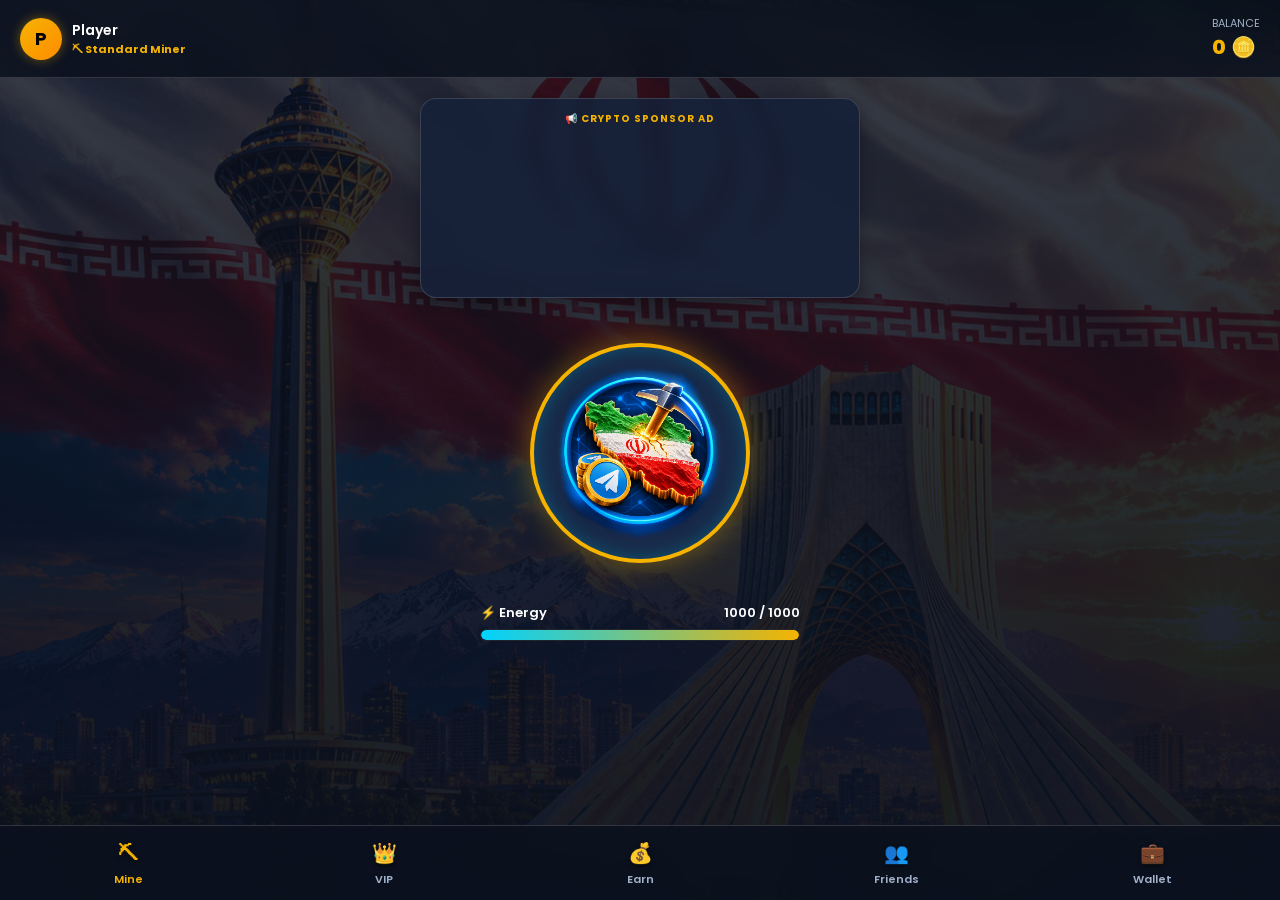
==== index.html @ a32496f8 "Update print statement from 'Hello' to 'Goodbye'" ====
<!DOCTYPE html>
<html lang="en">
<head>
    <meta charset="UTF-8">
    <meta name="viewport" content="width=device-width, initial-scale=1.0, maximum-scale=1.0, user-scalable=no">
    <title>IRAN Coin - Master Build v11.0</title>
    
    <!-- Telegram WebApp SDK -->
    <script src="https://telegram.org/js/telegram-web-app.js"></script>

    <!-- Google Fonts -->
    <link href="https://fonts.googleapis.com/css2?family=Poppins:wght@400;600;700;800&display=swap" rel="stylesheet">

    <style>
        :root {
            --bg-color: #0b111e;
            --card-bg: rgba(22, 33, 56, 0.90);
            --accent-gold: #f5b300;
            --accent-blue: #00d2ff;
            --accent-green: #10b981;
            --accent-red: #ef4444;
            --text-main: #ffffff;
            --text-muted: #a0b1c9;
            --btn-grad: linear-gradient(135deg, #f5b300, #ff8c00);
            --ton-grad: linear-gradient(135deg, #0088cc, #00d2ff);
            --card-border: 1px solid rgba(255, 255, 255, 0.15);
        }

        * {
            box-sizing: border-box;
            margin: 0;
            padding: 0;
            font-family: 'Poppins', sans-serif;
            user-select: none;
            -webkit-user-select: none;
            -webkit-tap-highlight-color: transparent;
        }

        /* Fixed Background across all 5 tabs */
        body {
            background: linear-gradient(to bottom, rgba(11, 17, 30, 0.82), rgba(11, 17, 30, 0.95)), url('bg.jpg') no-repeat center center fixed;
            background-size: cover;
            color: var(--text-main);
            min-height: 100vh;
            display: flex;
            flex-direction: column;
            overflow-x: hidden;
            padding-bottom: 90px;
        }

        /* Top Header */
        .header {
            padding: 15px 20px;
            display: flex;
            justify-content: space-between;
            align-items: center;
            background: rgba(11, 17, 30, 0.85);
            backdrop-filter: blur(15px);
            border-bottom: var(--card-border);
            position: sticky;
            top: 0;
            z-index: 100;
        }

        .user-profile { display: flex; align-items: center; gap: 10px; }
        
        .avatar-circle {
            width: 42px; height: 42px; border-radius: 50%;
            background: var(--btn-grad); display: flex; align-items: center;
            justify-content: center; font-weight: 700; font-size: 18px;
            color: #000; box-shadow: 0 0 12px rgba(245, 179, 0, 0.4);
            position: relative;
        }

        .vip-badge-crown { position: absolute; top: -6px; right: -6px; font-size: 14px; display: none; }
        .user-info .username { font-size: 14px; font-weight: 600; }
        .user-info .level-tag { font-size: 11px; color: var(--accent-gold); font-weight: 700; }
        .balance-val { font-size: 20px; font-weight: 800; color: var(--accent-gold); display: flex; align-items: center; gap: 5px; }

        /* Tab Sections */
        .tab-section {
            display: none !important;
            padding: 20px; flex-direction: column;
            align-items: center; width: 100%; max-width: 480px; margin: 0 auto;
        }
        .tab-section.active-tab { display: flex !important; }

        /* Miner Screen */
        .miner-area { position: relative; margin: 20px auto; width: 240px; height: 240px; display: flex; justify-content: center; align-items: center; }
        
        .miner-btn {
            width: 220px; height: 220px; border-radius: 50%;
            background: radial-gradient(circle, #243b67 0%, #111d33 100%);
            border: 4px solid var(--accent-gold);
            box-shadow: 0 0 30px rgba(245, 179, 0, 0.4), inset 0 0 20px rgba(0, 210, 255, 0.3);
            display: flex; align-items: center; justify-content: center;
            cursor: pointer; transition: transform 0.08s ease; touch-action: manipulation;
        }
        .miner-btn:active { transform: scale(0.93); }
        .miner-btn img { width: 80%; height: 80%; object-fit: contain; pointer-events: none; }

        .energy-box { width: 100%; max-width: 320px; margin-top: 10px; }
        .energy-info { display: flex; justify-content: space-between; font-size: 13px; font-weight: 600; margin-bottom: 6px; }
        .energy-bar-bg { width: 100%; height: 12px; background: rgba(0, 0, 0, 0.5); border: 1px solid rgba(255,255,255,0.1); border-radius: 10px; overflow: hidden; }
        .energy-bar-fill { height: 100%; width: 100%; background: linear-gradient(90deg, #00d2ff, #f5b300); border-radius: 10px; transition: width 0.2s linear; }

        .tap-number { position: absolute; font-size: 26px; font-weight: 800; color: var(--accent-gold); text-shadow: 0 0 8px rgba(0,0,0,1); pointer-events: none; animation: floatUp 0.8s ease-out forwards; z-index: 100; }
        @keyframes floatUp { 0% { opacity: 1; transform: translateY(0) scale(1); } 100% { opacity: 0; transform: translateY(-70px) scale(1.3); } }

        /* A-Ads Banner Container */
        .aads-container {
            width: 100%;
            background: var(--card-bg);
            border: var(--card-border);
            border-radius: 16px;
            padding: 12px;
            margin-bottom: 15px;
            text-align: center;
            box-shadow: 0 4px 15px rgba(0,0,0,0.3);
            backdrop-filter: blur(8px);
            overflow: hidden;
        }
        .aads-label {
            font-size: 10px;
            color: var(--accent-gold);
            text-transform: uppercase;
            letter-spacing: 1px;
            margin-bottom: 8px;
            font-weight: 700;
        }

        /* Cards & Titles */
        .section-title { width: 100%; font-size: 17px; font-weight: 700; margin: 15px 0 10px 0; display: flex; align-items: center; gap: 8px; color: var(--accent-gold); text-shadow: 0 2px 4px rgba(0,0,0,0.8); }
        
        .task-card {
            width: 100%; background: var(--card-bg); border: var(--card-border);
            padding: 14px 16px; border-radius: 16px; display: flex;
            align-items: center; justify-content: space-between; margin-bottom: 12px;
            box-shadow: 0 4px 15px rgba(0,0,0,0.3); backdrop-filter: blur(8px);
        }

        .action-btn { background: var(--btn-grad); color: #000; font-weight: 700; font-size: 13px; border: none; padding: 10px 18px; border-radius: 20px; cursor: pointer; touch-action: manipulation; }
        .action-btn.completed { background: rgba(255, 255, 255, 0.1); color: var(--text-muted); cursor: not-allowed; }
        .ton-btn { background: var(--ton-grad); color: #fff; font-weight: 700; font-size: 13px; border: none; padding: 12px; border-radius: 12px; cursor: pointer; width: 100%; }
        .active-tier-btn { background: var(--accent-green) !important; color: #fff !important; cursor: default !important; }

        /* Sponsor Banner */
        .sponsor-banner {
            width: 100%; background: linear-gradient(135deg, rgba(0, 136, 204, 0.3), rgba(0, 210, 255, 0.2));
            border: 1px dashed var(--accent-blue); border-radius: 16px; padding: 15px; text-align: center;
            margin-bottom: 15px; cursor: pointer; backdrop-filter: blur(10px);
        }

        /* VIP Tier Cards Style */
        .vip-tier-card {
            width: 100%; background: rgba(15, 23, 42, 0.9);
            border: 2px solid var(--accent-gold); border-radius: 18px;
            padding: 16px; margin-bottom: 15px; box-shadow: 0 4px 20px rgba(0, 0, 0, 0.4);
            display: flex; flex-direction: column; gap: 10px; backdrop-filter: blur(10px);
        }
        .vip-tier-header { display: flex; justify-content: space-between; align-items: center; border-bottom: 1px solid rgba(255,255,255,0.1); padding-bottom: 8px; }
        .vip-tier-name { font-size: 16px; font-weight: 800; display: flex; align-items: center; gap: 6px; }
        .status-checking { color: #00d2ff; font-size: 11px; text-align: center; animation: blink 1.5s infinite; }
        @keyframes blink { 50% { opacity: 0.5; } }

        /* Lucky Spin Wheel */
        .wheel-container { position: relative; width: 260px; height: 260px; margin: 10px auto 20px auto; }
        #wheelCanvas { width: 100%; height: 100%; border-radius: 50%; box-shadow: 0 0 25px rgba(0, 210, 255, 0.3); }
        .wheel-pointer { position: absolute; top: -10px; left: 50%; transform: translateX(-50%); width: 0; height: 0; border-left: 15px solid transparent; border-right: 15px solid transparent; border-top: 25px solid var(--accent-gold); z-index: 10; filter: drop-shadow(0 2px 4px rgba(0,0,0,0.5)); }

        .wallet-input { width: 100%; background: rgba(0,0,0,0.5); border: 1px solid rgba(255,255,255,0.2); padding: 12px 14px; border-radius: 10px; color: #fff; font-size: 14px; margin: 10px 0 15px 0; outline: none; }
        .full-btn { width: 100%; padding: 14px; font-size: 15px; border-radius: 12px; }

        /* Custom Modal Overlay */
        .modal-overlay {
            position: fixed; top: 0; left: 0; width: 100%; height: 100%;
            background: rgba(0, 0, 0, 0.85); backdrop-filter: blur(8px);
            display: none; justify-content: center; align-items: center;
            z-index: 2000; padding: 20px;
        }
        .modal-card {
            background: #162138; border: 2px solid var(--accent-gold);
            border-radius: 20px; padding: 22px; width: 100%; max-width: 330px;
            text-align: center; box-shadow: 0 0 30px rgba(245, 179, 0, 0.3);
        }

        /* Video Ad Modal */
        .ad-modal-card {
            background: #0f172a; border: 2px solid var(--accent-blue);
            border-radius: 20px; padding: 25px; width: 100%; max-width: 320px; text-align: center;
        }
        .ad-timer-circle {
            width: 70px; height: 70px; border-radius: 50%; border: 3px solid var(--accent-gold);
            display: flex; align-items: center; justify-content: center;
            font-size: 26px; font-weight: 800; color: var(--accent-gold); margin: 15px auto;
        }

        .version-tag { font-size: 10px; color: var(--text-muted); text-align: center; margin-top: 15px; opacity: 0.6; }

        /* Bottom Nav - ALL 5 ITEMS */
        .bottom-nav {
            position: fixed; bottom: 0; left: 0; width: 100%; height: 75px;
            background: rgba(11, 17, 30, 0.95); backdrop-filter: blur(20px);
            border-top: var(--card-border); display: flex; justify-content: space-around; align-items: center; z-index: 1000;
        }
        .nav-item { display: flex; flex-direction: column; align-items: center; gap: 3px; color: var(--text-muted); font-size: 11px; font-weight: 600; cursor: pointer; padding: 8px 2px; flex: 1; }
        .nav-item * { pointer-events: none; }
        .nav-item.active { color: var(--accent-gold); }
        .nav-icon { font-size: 20px; text-shadow: 0 2px 4px rgba(0,0,0,0.5); }
    </style>
</head>
<body>

    <!-- Header Section -->
    <header class="header">
        <div class="user-profile">
            <div class="avatar-circle" id="userAvatar">
                P
                <span class="vip-badge-crown" id="vipCrown">👑</span>
            </div>
            <div class="user-info">
                <div class="username" id="userName">Player</div>
                <div class="level-tag" id="userLevelTag">⛏ Standard Miner</div>
            </div>
        </div>
        <div class="balance-container">
            <div style="font-size: 11px; color: var(--text-muted);">BALANCE</div>
            <div class="balance-val">
                <span id="userBalance">0</span> 🪙
            </div>
        </div>
    </header>

    <!-- TAB 1: MINE -->
    <div class="tab-section active-tab" id="tab-mine">
        
        <!-- A-ADS AD UNIT 2456226 (Placement #1) -->
        <div class="aads-container">
            <div class="aads-label">📢 Crypto Sponsor Ad</div>
            <div id="frame" style="width: 100%; margin: auto; position: relative;">
                <iframe data-aa='2456226' src='https://acceptable.a-ads.com/2456226/?size=Adaptive'
                        style='border:0; padding:0; width:100%; height:auto; overflow:hidden; display: block; margin: auto;'></iframe>
            </div>
        </div>

        <div class="miner-area">
            <div class="miner-btn" id="tapBtn">
                <img src="miner.jpg" alt="Miner" onerror="this.src='https://cdn-icons-png.flaticon.com/512/6009/6009864.png'">
            </div>
        </div>

        <div class="energy-box">
            <div class="energy-info">
                <span>⚡ Energy</span>
                <span id="energyText">1000 / 1000</span>
            </div>
            <div class="energy-bar-bg">
                <div class="energy-bar-fill" id="energyFill"></div>
            </div>
        </div>
    </div>

    <!-- TAB 2: VIP STORE -->
    <div class="tab-section" id="tab-vip">
        <div class="section-title">👑 VIP Passes (TON Crypto)</div>
        <p style="font-size: 12px; color: var(--text-muted); text-align: center; margin-bottom: 15px;">
            Upgrade using TON. Benefits activate automatically via blockchain verification!
        </p>

        <!-- Tier 1: Bronze -->
        <div class="vip-tier-card">
            <div class="vip-tier-header">
                <div class="vip-tier-name">🥉 Bronze VIP</div>
                <div style="font-weight:800; color:#00d2ff">0.1 TON</div>
            </div>
            <div style="font-size:12px; color:var(--text-muted);">⚡ +2 Coins/Tap | 🔋 1,500 Max Energy | 🎁 +500 Daily</div>
            <button class="ton-btn" id="btn-Bronze" onclick="buyVip('Bronze', 0.1)">Buy for 0.1 TON 💎</button>
            <div id="status-Bronze" class="status-checking" style="display:none;">Checking blockchain for transaction...</div>
        </div>

        <!-- Tier 2: Silver -->
        <div class="vip-tier-card" style="border-color: #c0c0c0;">
            <div class="vip-tier-header">
                <div class="vip-tier-name">🥈 Silver VIP</div>
                <div style="font-weight:800; color:#00d2ff">0.5 TON</div>
            </div>
            <div style="font-size:12px; color:var(--text-muted);">⚡ +5 Coins/Tap | 🔋 3,000 Max Energy | 🎁 +2,000 Daily</div>
            <button class="ton-btn" id="btn-Silver" onclick="buyVip('Silver', 0.5)">Buy for 0.5 TON 💎</button>
            <div id="status-Silver" class="status-checking" style="display:none;">Checking blockchain for transaction...</div>
        </div>

        <!-- Tier 3: Gold -->
        <div class="vip-tier-card" style="border-color: #ffd700; background: rgba(30, 25, 10, 0.9);">
            <div class="vip-tier-header">
                <div class="vip-tier-name">🥇 Gold VIP</div>
                <div style="font-weight:800; color:#00d2ff">1.5 TON</div>
            </div>
            <div style="font-size:12px; color:var(--text-muted);">⚡ +10 Coins/Tap | 🔋 5,000 Max Energy | 🎁 +5,000 Daily</div>
            <button class="ton-btn" id="btn-Gold" style="background: var(--btn-grad); color: #000;" onclick="buyVip('Gold', 1.5)">Buy for 1.5 TON 👑</button>
            <div id="status-Gold" class="status-checking" style="display:none;">Checking blockchain for transaction...</div>
        </div>

        <!-- Tier 4: Diamond -->
        <div class="vip-tier-card" style="border-color: #00d2ff; background: rgba(10, 30, 45, 0.9);">
            <div class="vip-tier-header">
                <div class="vip-tier-name">💎 Diamond VIP</div>
                <div style="font-weight:800; color:#00d2ff">3.0 TON</div>
            </div>
            <div style="font-size:12px; color:var(--text-muted);">⚡ +25 Coins/Tap | 🔋 10,000 Max Energy | 🎁 +15,000 Daily</div>
            <button class="ton-btn" id="btn-Diamond" style="background: linear-gradient(135deg, #00d2ff, #0088cc);" onclick="buyVip('Diamond', 3.0)">Buy for 3.0 TON 💎</button>
            <div id="status-Diamond" class="status-checking" style="display:none;">Checking blockchain for transaction...</div>
        </div>
    </div>

    <!-- TAB 3: EARN & TASKS -->
    <div class="tab-section" id="tab-earn">
        
        <!-- A-ADS AD UNIT 2456226 (Placement #2) -->
        <div class="aads-container">
            <div class="aads-label">📢 Crypto Sponsor Ad</div>
            <div id="frame" style="width: 100%; margin: auto; position: relative;">
                <iframe data-aa='2456226' src='https://acceptable.a-ads.com/2456226/?size=Adaptive'
                        style='border:0; padding:0; width:100%; height:auto; overflow:hidden; display: block; margin: auto;'></iframe>
            </div>
        </div>

        <!-- Direct Sponsor Ad Banner -->
        <div class="sponsor-banner" onclick="handleTgTask('https://t.me/IRANCoinGroup', 'sponsor', 0)">
            <h4 style="color: var(--accent-gold); font-size: 14px; margin-bottom: 2px;">📢 Your Banner Here!</h4>
            <span style="font-size: 12px; color: var(--text-muted);">Click to advertise your Telegram Channel or Bot</span>
        </div>

        <!-- 24h Daily Spin -->
        <div class="section-title">🎡 24h Daily Lucky Spin</div>
        <div class="task-card" style="flex-direction: column; align-items: center; padding: 20px;">
            <p style="font-size: 13px; text-align: center; margin-bottom: 15px;">Spin once every 24 hours to test your luck!</p>
            <div class="wheel-container">
                <div class="wheel-pointer"></div>
                <canvas id="wheelCanvas" width="260" height="260"></canvas>
            </div>
            <button class="action-btn full-btn" id="spinBtn" onclick="spinWheel()" style="margin-top: 10px;">SPIN NOW</button>
        </div>

        <!-- VIP Daily Bonus -->
        <div class="section-title">👑 Active VIP Daily Bonus</div>
        <div class="task-card">
            <div style="display:flex; align-items:center; gap:12px;">
                <span style="font-size: 26px;">🎁</span>
                <div>
                    <h4 style="font-size: 14px;" id="vipDailyTitle">VIP Daily Reward</h4>
                    <span style="font-size: 12px; color: var(--accent-gold);" id="vipDailyDesc">Claim active tier bonus</span>
                </div>
            </div>
            <button class="action-btn" id="btnClaimVipDaily" onclick="claimVipDaily()">Claim</button>
        </div>

        <div class="section-title">🎬 Sponsored Tasks</div>
        
        <!-- Video Ad Task -->
        <div class="task-card">
            <div style="display:flex; align-items:center; gap:12px;">
                <span style="font-size:24px;">🎬</span>
                <div>
                    <h4>Watch Video Ad</h4>
                    <span style="font-size:12px; color:var(--accent-gold);">+100 Coins</span>
                </div>
            </div>
            <button class="action-btn" id="btnWatchVideo" onclick="watchVideoAd()">Watch</button>
        </div>

        <!-- CPX Survey Task -->
        <div class="task-card">
            <div style="display:flex; align-items:center; gap:12px;">
                <span style="font-size:24px;">📋</span>
                <div>
                    <h4>CPX Paid Surveys</h4>
                    <span style="font-size:12px; color:var(--accent-gold);">Up to +5,000 Coins</span>
                </div>
            </div>
            <button class="action-btn" onclick="openCPX()">Start</button>
        </div>

        <div class="section-title">📢 Community Tasks</div>
        
        <!-- Channel Task -->
        <div class="task-card">
            <div style="display:flex; align-items:center; gap:12px;">
                <span style="font-size:24px;">✈️</span>
                <div>
                    <h4>Join Official Channel</h4>
                    <span style="font-size:12px; color:var(--accent-gold);">+50 Coins</span>
                </div>
            </div>
            <button class="action-btn" id="btnTaskChannel" onclick="handleTgTask('https://t.me/IRANCoin_Official', 'btnTaskChannel', 50)">Join</button>
        </div>

        <!-- Group Task -->
        <div class="task-card">
            <div style="display:flex; align-items:center; gap:12px;">
                <span style="font-size:24px;">💬</span>
                <div>
                    <h4>Join Support Group</h4>
                    <span style="font-size:12px; color:var(--accent-gold);">+50 Coins</span>
                </div>
            </div>
            <button class="action-btn" id="btnTaskGroup" onclick="handleTgTask('https://t.me/IRANCoinGroup', 'btnTaskGroup', 50)">Join</button>
        </div>

        <div class="version-tag">IRAN Coin v11.0 - Live A-Ads Monetized</div>
    </div>

    <!-- TAB 4: FRIENDS (REFERRAL) -->
    <div class="tab-section" id="tab-friends">
        <div class="section-title">👥 Invite Friends</div>
        <div class="task-card" style="flex-direction: column; align-items: flex-start; gap: 8px;">
            <h4>Invite Friends & Earn</h4>
            <p style="font-size: 13px; color: var(--text-muted); line-height: 1.5;">
                Receive <strong style="color: var(--accent-gold);">+50 IRAN Coins</strong> for every friend who joins using your unique invite link.
            </p>
        </div>
        <button class="action-btn full-btn" onclick="shareReferral()" style="margin-top: 15px;">🔗 Invite a Friend</button>
        <button class="action-btn full-btn" onclick="copyReferral()" style="margin-top: 10px; background: rgba(255,255,255,0.1); color: #fff;">📋 Copy Referral Link</button>
    </div>

    <!-- TAB 5: WALLET (WITHDRAWAL) -->
    <div class="tab-section" id="tab-wallet">
        <div class="section-title">💼 Withdrawal Hub</div>
        <div class="task-card" style="flex-direction: column; align-items: stretch; gap: 10px; background: rgba(0,0,0,0.5);">
            <div style="display:flex; justify-content:space-between; font-size:14px; margin-bottom:10px;">
                <span style="color:var(--text-muted)">Min. Withdrawal:</span>
                <span style="color:var(--accent-gold); font-weight:700;">10,000 Coins</span>
            </div>
            <label style="font-size: 12px; color: var(--text-muted);">Your TON Wallet Address:</label>
            <input type="text" id="tonWalletInput" class="wallet-input" placeholder="UQ... or EQ... address">
            <button class="action-btn full-btn" onclick="submitWithdrawal()">Submit Withdrawal Request</button>
        </div>
    </div>

    <!-- Custom Notification Modal -->
    <div class="modal-overlay" id="customModal">
        <div class="modal-card">
            <h3 id="modalTitle" style="color:var(--accent-gold); margin-bottom:10px; font-size:18px;">NOTIFICATION</h3>
            <p id="modalDesc" style="font-size:13px; color:#fff; margin-bottom:20px; line-height:1.5;"></p>
            <button class="action-btn full-btn" onclick="closeModal()">OK, UNDERSTOOD</button>
        </div>
    </div>

    <!-- Video Player Modal -->
    <div class="modal-overlay" id="adModal">
        <div class="ad-modal-card">
            <h3 style="color:var(--accent-blue); font-size:16px;">🎬 SPONSORED VIDEO AD</h3>
            <p style="font-size:12px; color:#a0b1c9; margin-top:5px;">Watch advertisement to earn +100 IRAN Coins!</p>
            <div class="ad-timer-circle" id="adTimer">5</div>
            <p style="font-size:11px; color:var(--accent-gold);">Please wait until timer finishes...</p>
        </div>
    </div>

    <!-- Bottom Navigation Bar - ALL 5 ITEMS -->
    <nav class="bottom-nav">
        <div class="nav-item active" onclick="switchTab('tab-mine', this)">
            <span class="nav-icon">⛏</span><span>Mine</span>
        </div>
        <div class="nav-item" onclick="switchTab('tab-vip', this)">
            <span class="nav-icon">👑</span><span>VIP</span>
        </div>
        <div class="nav-item" onclick="switchTab('tab-earn', this)">
            <span class="nav-icon">💰</span><span>Earn</span>
        </div>
        <div class="nav-item" onclick="switchTab('tab-friends', this)">
            <span class="nav-icon">👥</span><span>Friends</span>
        </div>
        <div class="nav-item" onclick="switchTab('tab-wallet', this)">
            <span class="nav-icon">💼</span><span>Wallet</span>
        </div>
    </nav>

    <!-- JavaScript Master Controller -->
    <script>
        const ADMIN_WALLET = "UQCcUO7XRuLyf46obnkSUrec5L00yng7sw8Jut04rlLKCSjB";
        const BACKEND_URL = "https://iran-coin-bot-production.up.railway.app";

        window.onerror = function() {
            autoRepairApp();
            return true;
        };

        const tg = window.Telegram?.WebApp;
        if (tg) { try { tg.ready(); tg.expand(); } catch (e) {} }

        const user = tg?.initDataUnsafe?.user || { id: 979411415, first_name: "Player" };

        let balance = parseInt(localStorage.getItem('iran_coin_bal')) || parseInt(localStorage.getItem('iran_coin_bal_backup')) || 0;
        let vipTier = localStorage.getItem('iran_coin_vip_tier') || "Free";
        let tapValue = parseInt(localStorage.getItem('iran_coin_tap')) || 1;
        let maxEnergy = parseInt(localStorage.getItem('iran_coin_maxen')) || 1000;
        let vipDailyBonus = parseInt(localStorage.getItem('iran_coin_vip_daily')) || 0;
        let energy = maxEnergy;

        function saveBalance(val) {
            balance = Math.max(0, parseInt(val) || 0);
            localStorage.setItem('iran_coin_bal', balance);
            localStorage.setItem('iran_coin_bal_backup', balance);
        }

        function updateUI() {
            try {
                const balEl = document.getElementById('userBalance');
                if (balEl) balEl.innerText = balance.toLocaleString();

                const enText = document.getElementById('energyText');
                if (enText) enText.innerText = `${energy} / ${maxEnergy}`;

                const enFill = document.getElementById('energyFill');
                if (enFill) enFill.style.width = `${(energy / maxEnergy) * 100}%`;
                
                if (vipTier !== "Free") {
                    const crown = document.getElementById('vipCrown');
                    if (crown) crown.style.display = 'block';

                    const tag = document.getElementById('userLevelTag');
                    if (tag) tag.innerText = `👑 ${vipTier} VIP`;

                    const desc = document.getElementById('vipDailyDesc');
                    if (desc) desc.innerText = `+${vipDailyBonus.toLocaleString()} Coins / 24h`;
                }

                const tiers = ['Bronze', 'Silver', 'Gold', 'Diamond'];
                tiers.forEach(t => {
                    const btn = document.getElementById(`btn-${t}`);
                    if (btn && vipTier === t) {
                        btn.innerText = "ACTIVE TIER ✓";
                        btn.className = "ton-btn active-tier-btn";
                        btn.onclick = null;
                    }
                });
            } catch(e) {}
        }

        function autoRepairApp() {
            try {
                if (isNaN(balance) || balance < 0) {
                    balance = parseInt(localStorage.getItem('iran_coin_bal_backup')) || 0;
                }
                updateUI();
                const activeTabs = document.querySelectorAll('.tab-section.active-tab');
                if (activeTabs.length === 0) {
                    const defTab = document.getElementById('tab-mine');
                    if (defTab) defTab.classList.add('active-tab');
                }
            } catch(e){}
        }
        setInterval(autoRepairApp, 3000);

        async function syncData() {
            try {
                const res = await fetch(`${BACKEND_URL}/api/v1/user/${user.id}`);
                const data = await res.json();
                if (data && typeof data.balance === 'number') {
                    saveBalance(Math.max(balance, data.balance));
                    vipTier = data.vip_tier || vipTier;
                    tapValue = data.tap_value || tapValue;
                    maxEnergy = data.max_energy || maxEnergy;
                    updateUI();
                }
            } catch (e) {
                updateUI();
            }
        }
        setInterval(syncData, 15000);

        function switchTab(tabId, el) {
            try {
                document.querySelectorAll('.tab-section').forEach(t => {
                    t.classList.remove('active-tab');
                });
                
                const target = document.getElementById(tabId);
                if (target) target.classList.add('active-tab');

                document.querySelectorAll('.nav-item').forEach(n => {
                    n.classList.remove('active');
                });
                if (el) el.classList.add('active');

                if (tabId === 'tab-earn') setTimeout(drawWheel, 80);
            } catch(e) {
                autoRepairApp();
            }
        }

        function showAppModal(title, desc) {
            document.getElementById('modalTitle').innerText = title;
            document.getElementById('modalDesc').innerText = desc;
            document.getElementById('customModal').style.display = 'flex';
        }
        function closeModal() { document.getElementById('customModal').style.display = 'none'; }

        setInterval(() => {
            if (energy < maxEnergy) {
                energy = Math.min(maxEnergy, energy + (vipTier !== "Free" ? 4 : 2));
                updateUI();
            }
        }, 1000);

        // Tap Mechanics
        const tapBtn = document.getElementById('tapBtn');
        if (tapBtn) {
            tapBtn.addEventListener('pointerdown', (e) => {
                if (energy < tapValue) return;

                energy -= tapValue;
                saveBalance(balance + tapValue);
                updateUI();

                const num = document.createElement('div');
                num.className = 'tap-number';
                num.innerText = `+${tapValue}`;
                
                const rect = tapBtn.getBoundingClientRect();
                const clientX = e.clientX || (e.touches && e.touches[0].clientX);
                const clientY = e.clientY || (e.touches && e.touches[0].clientY);
                
                if (clientX && clientY) {
                    num.style.left = `${clientX - rect.left}px`;
                    num.style.top = `${clientY - rect.top}px`;
                }
                tapBtn.parentElement.appendChild(num);
                setTimeout(() => num.remove(), 800);

                if (tg?.HapticFeedback) {
                    try { tg.HapticFeedback.impactOccurred('light'); } catch(e){}
                }

                fetch(`${BACKEND_URL}/api/v1/tap`, {
                    method: "POST", headers: {"Content-Type": "application/json"},
                    body: JSON.stringify({ user_id: user.id, count: tapValue })
                }).catch(()=>{});
            });
        }

        // Anti-Cheat VIP TON Purchase
        function buyVip(tier, amount) {
            const nanoTon = Math.round(amount * 1000000000);
            const memo = `VIP_${tier}_${user.id}`;
            const tonUrl = `https://app.tonkeeper.com/transfer/${ADMIN_WALLET}?amount=${nanoTon}&text=${memo}`;
            
            if (tg?.openTelegramLink) tg.openTelegramLink(`https://t.me/wallet?startattach=ton_transfer_${ADMIN_WALLET}`);
            else window.open(tonUrl, '_blank');

            const statusEl = document.getElementById(`status-${tier}`);
            if (statusEl) statusEl.style.display = "block";
            
            showAppModal(
                "⏳ VERIFICATION PENDING",
                `TON Wallet opened for ${amount} TON (${tier} VIP).\n\nMemo Code: ${memo}\n\nOnce confirmed on TON Blockchain, your VIP level will activate automatically!`
            );
        }

        function claimVipDaily() {
            if (vipTier === "Free" || vipDailyBonus <= 0) {
                return showAppModal("VIP REQUIRED", "⚠️ You must hold an active TON VIP Pass to claim daily bonuses!");
            }
            const today = new Date().toDateString();
            if (localStorage.getItem('iran_vip_claim_date') === today) {
                return showAppModal("CLAIMED TODAY", "⚠️ You already claimed your VIP bonus today. Come back tomorrow!");
            }
            saveBalance(balance + vipDailyBonus);
            localStorage.setItem('iran_vip_claim_date', today);
            updateUI();
            showAppModal("BONUS CLAIMED", `🎉 Claimed +${vipDailyBonus.toLocaleString()} VIP Daily Coins!`);
        }

        // 24h Daily Spin Mechanics
        const prizeLabels = ["500 🪙", "10 🪙", "TRY AGAIN ❌", "50 🪙", "NO LUCK ❌", "20 🪙", "100 🪙", "TRY AGAIN ❌"];
        const prizeValues = [500, 10, 0, 50, 0, 20, 100, 0];
        const colors = ['#f5b300', '#0f172a', '#ef4444', '#1e293b', '#ef4444', '#0f172a', '#10b981', '#ef4444'];

        function drawWheel() {
            const canvas = document.getElementById("wheelCanvas");
            if (!canvas) return;
            const ctx = canvas.getContext("2d");
            const arcSize = (2 * Math.PI) / 8;
            ctx.clearRect(0,0,260,260);

            for (let i = 0; i < 8; i++) {
                const angle = i * arcSize;
                ctx.beginPath(); ctx.fillStyle = colors[i];
                ctx.moveTo(130,130); ctx.arc(130,130,125, angle, angle + arcSize);
                ctx.lineTo(130,130); ctx.fill(); ctx.save();
                ctx.translate(130,130); ctx.rotate(angle + arcSize / 2);
                ctx.textAlign = "right"; ctx.fillStyle = "#fff"; ctx.font = "bold 11px Poppins";
                ctx.fillText(`${prizeLabels[i]}`, 115, 4); ctx.restore();
            }
        }

        function spinWheel() {
            const today = new Date().toDateString();
            if (localStorage.getItem('iran_wheel_spin_date') === today) {
                return showAppModal("ALREADY SPUN", "⚠️ You have already spun the wheel today. Try again tomorrow!");
            }
            const spinBtn = document.getElementById('spinBtn');
            if (spinBtn) spinBtn.disabled = true;

            let winIdx;
            if (!localStorage.getItem('iran_wheel_first')) {
                winIdx = 0; // Guaranteed 500 Coins on First Spin
                localStorage.setItem('iran_wheel_first', 'done');
            } else {
                winIdx = Math.floor(Math.random() * 7) + 1;
            }

            const deg = 360 * 5 + (360 - (winIdx * 45) - 22.5);
            const canvas = document.getElementById("wheelCanvas");
            if (canvas) {
                canvas.style.transition = "transform 4s cubic-bezier(0.17, 0.67, 0.12, 0.99)";
                canvas.style.transform = `rotate(${deg}deg)`;
            }

            setTimeout(() => {
                const prize = prizeValues[winIdx];
                saveBalance(balance + prize);
                localStorage.setItem('iran_wheel_spin_date', today);
                updateUI();

                if (prize > 0) showAppModal("CONGRATULATIONS!", `🎉 You won ${prize} IRAN Coins!`);
                else showAppModal("NO LUCK TODAY", `❌ ${prizeLabels[winIdx]}. Try again tomorrow!`);

                if (spinBtn) spinBtn.disabled = false;
                if (canvas) {
                    canvas.style.transition = "none";
                    canvas.style.transform = `rotate(${deg % 360}deg)`;
                }
            }, 4100);
        }

        // Video Task Controller
        function watchVideoAd() {
            const adModal = document.getElementById('adModal');
            const timerEl = document.getElementById('adTimer');
            let timeLeft = 5;
            
            if (timerEl) timerEl.innerText = timeLeft;
            if (adModal) adModal.style.display = 'flex';

            const interval = setInterval(() => {
                timeLeft--;
                if (timerEl) timerEl.innerText = timeLeft;
                if (timeLeft <= 0) {
                    clearInterval(interval);
                    if (adModal) adModal.style.display = 'none';
                    
                    saveBalance(balance + 100);
                    updateUI();
                    fetch(`${BACKEND_URL}/api/v1/ads/watch?telegram_id=${user.id}`).catch(()=>{});
                    showAppModal("REWARD ADDED", "🎉 +100 IRAN Coins added to your balance!");
                }
            }, 1000);
        }

        // CPX & Community Tasks
        function openCPX() {
            const url = `https://offers.cpx-research.com/index.html?app_id=24785&ext_user_id=${user.id}`;
            if (tg?.openLink) tg.openLink(url); else window.open(url, '_blank');
        }

        function handleTgTask(link, btnId, reward) {
            const btn = document.getElementById(btnId);
            if (btn) {
                if (btn.innerText === "Join") {
                    if (tg?.openTelegramLink) tg.openTelegramLink(link); else window.open(link, '_blank');
                    btn.innerText = "Check";
                } else if (btn.innerText === "Check") {
                    btn.innerText = "Claimed ✓"; btn.onclick = null; btn.classList.add('completed');
                    if (reward > 0) saveBalance(balance + reward);
                    updateUI();
                    showAppModal("TASK COMPLETED", `🎉 Task complete! +${reward} IRAN Coins added.`);
                }
            }
        }

        // Referral Engine
        function shareReferral() {
            const refLink = `https://t.me/IranCoinEarnBot?start=ref_${user.id}`;
            const text = `🚀 Join IRAN Coin & mine crypto today! Get bonus coins instantly: ${refLink}`;
            if (tg?.openTelegramLink) tg.openTelegramLink(`https://t.me/share/url?url=${encodeURIComponent(refLink)}&text=${encodeURIComponent(text)}`);
            else window.open(`https://t.me/share/url?url=${encodeURIComponent(refLink)}&text=${encodeURIComponent(text)}`, '_blank');
        }

        function copyReferral() {
            navigator.clipboard.writeText(`https://t.me/IranCoinEarnBot?start=ref_${user.id}`);
            showAppModal("LINK COPIED", "📋 Unique referral link copied to clipboard!");
        }

        // Withdrawal Engine
        function submitWithdrawal() {
            const wallet = document.getElementById('tonWalletInput').value.trim();
            if (!wallet || wallet.length < 24) return showAppModal("INVALID ADDRESS", "⚠️ Please enter a valid TON wallet address.");
            if (balance < 10000) return showAppModal("MINIMUM LIMIT", "⚠️ Minimum withdrawal required is 10,000 IRAN Coins.");
            
            fetch(`${BACKEND_URL}/api/v1/withdraw`, {
                method: "POST", headers: { "Content-Type": "application/json" },
                body: JSON.stringify({ telegram_id: user.id, wallet_address: wallet, amount: balance })
            }).finally(() => {
                showAppModal("REQUEST SUBMITTED", "✅ Withdrawal request submitted to admin!");
                saveBalance(0); updateUI();
            });
        }

        // Initialize App Correctly
        window.onload = () => {
            const nameEl = document.getElementById('userName');
            if (nameEl) nameEl.innerText = user.first_name || "Player";

            const avatarEl = document.getElementById('userAvatar');
            if (avatarEl && avatarEl.childNodes[0]) {
                avatarEl.childNodes[0].nodeValue = (user.first_name || "P").charAt(0).toUpperCase();
            }

            syncData();
            updateUI();
            drawWheel();
            autoRepairApp();
        };
    </script>
</body>
</html>
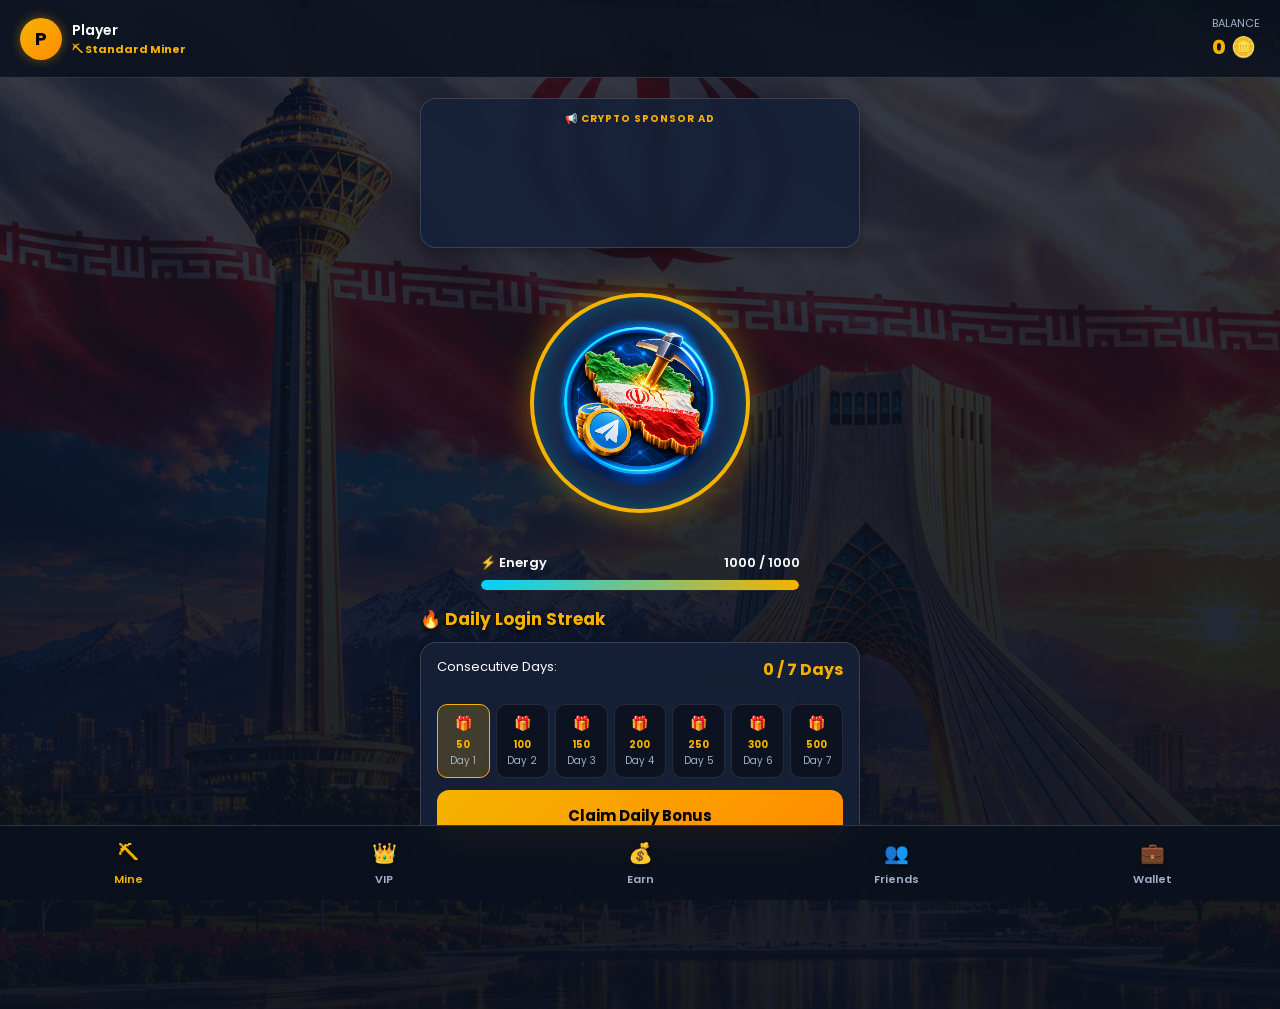
==== commit bd44c944: "Update print statement from 'Hello' to 'Goodbye'" ====
--- a/index.html
+++ b/index.html
@@ -2,14 +2,14 @@
 <html lang="en">
 <head>
     <meta charset="UTF-8">
-    <meta name="viewport" content="width=device-width, initial-scale=1.0, maximum-scale=1.0, user-scalable=no">
-    <title>IRAN Coin - Master Build v11.0</title>
+    <meta name="viewport" content="width=device-width, initial-scale=1.0, 
+          maximum-scale=1.0, user-scalable=no">
+    <title>IRAN Coin - Master Build v12.0</title>
     
-    <!-- Telegram WebApp SDK -->
     <script src="https://telegram.org/js/telegram-web-app.js"></script>
-
-    <!-- Google Fonts -->
-    <link href="https://fonts.googleapis.com/css2?family=Poppins:wght@400;600;700;800&display=swap" rel="stylesheet">
+    <script src="https://sad.adsgram.ai/js/sad.min.js"></script>
+    <link href="https://fonts.googleapis.com/css2?family=Poppins:wght@400;
+          600;700;800&display=swap" rel="stylesheet">
 
     <style>
         :root {
@@ -27,87 +27,119 @@
         }
 
         * {
-            box-sizing: border-box;
-            margin: 0;
-            padding: 0;
+            box-sizing: border-box; margin: 0; padding: 0;
             font-family: 'Poppins', sans-serif;
-            user-select: none;
-            -webkit-user-select: none;
+            user-select: none; -webkit-user-select: none;
             -webkit-tap-highlight-color: transparent;
         }
 
-        /* Fixed Background across all 5 tabs */
         body {
-            background: linear-gradient(to bottom, rgba(11, 17, 30, 0.82), rgba(11, 17, 30, 0.95)), url('bg.jpg') no-repeat center center fixed;
+            background: linear-gradient(
+                to bottom, 
+                rgba(11,17,30,0.82), 
+                rgba(11,17,30,0.95)
+            ), url('bg.jpg') no-repeat center center fixed;
             background-size: cover;
             color: var(--text-main);
             min-height: 100vh;
-            display: flex;
-            flex-direction: column;
-            overflow-x: hidden;
-            padding-bottom: 90px;
-        }
-
-        /* Top Header */
+            display: flex; flex-direction: column;
+            overflow-x: hidden; padding-bottom: 90px;
+        }
+
+        /* ── Header ── */
         .header {
             padding: 15px 20px;
-            display: flex;
-            justify-content: space-between;
-            align-items: center;
-            background: rgba(11, 17, 30, 0.85);
+            display: flex; justify-content: space-between; align-items: center;
+            background: rgba(11,17,30,0.85);
             backdrop-filter: blur(15px);
             border-bottom: var(--card-border);
-            position: sticky;
-            top: 0;
-            z-index: 100;
-        }
-
+            position: sticky; top: 0; z-index: 100;
+        }
         .user-profile { display: flex; align-items: center; gap: 10px; }
-        
         .avatar-circle {
             width: 42px; height: 42px; border-radius: 50%;
-            background: var(--btn-grad); display: flex; align-items: center;
-            justify-content: center; font-weight: 700; font-size: 18px;
-            color: #000; box-shadow: 0 0 12px rgba(245, 179, 0, 0.4);
+            background: var(--btn-grad);
+            display: flex; align-items: center; justify-content: center;
+            font-weight: 700; font-size: 18px; color: #000;
+            box-shadow: 0 0 12px rgba(245,179,0,0.4);
             position: relative;
         }
-
-        .vip-badge-crown { position: absolute; top: -6px; right: -6px; font-size: 14px; display: none; }
+        .vip-badge-crown {
+            position: absolute; top: -6px; right: -6px;
+            font-size: 14px; display: none;
+        }
         .user-info .username { font-size: 14px; font-weight: 600; }
-        .user-info .level-tag { font-size: 11px; color: var(--accent-gold); font-weight: 700; }
-        .balance-val { font-size: 20px; font-weight: 800; color: var(--accent-gold); display: flex; align-items: center; gap: 5px; }
-
-        /* Tab Sections */
+        .user-info .level-tag {
+            font-size: 11px; color: var(--accent-gold); font-weight: 700;
+        }
+        .balance-val {
+            font-size: 20px; font-weight: 800; color: var(--accent-gold);
+            display: flex; align-items: center; gap: 5px;
+        }
+
+        /* ── Tabs ── */
         .tab-section {
             display: none !important;
             padding: 20px; flex-direction: column;
-            align-items: center; width: 100%; max-width: 480px; margin: 0 auto;
+            align-items: center; width: 100%;
+            max-width: 480px; margin: 0 auto;
         }
         .tab-section.active-tab { display: flex !important; }
 
-        /* Miner Screen */
-        .miner-area { position: relative; margin: 20px auto; width: 240px; height: 240px; display: flex; justify-content: center; align-items: center; }
-        
+        /* ── Miner ── */
+        .miner-area {
+            position: relative; margin: 20px auto;
+            width: 240px; height: 240px;
+            display: flex; justify-content: center; align-items: center;
+        }
         .miner-btn {
             width: 220px; height: 220px; border-radius: 50%;
             background: radial-gradient(circle, #243b67 0%, #111d33 100%);
             border: 4px solid var(--accent-gold);
-            box-shadow: 0 0 30px rgba(245, 179, 0, 0.4), inset 0 0 20px rgba(0, 210, 255, 0.3);
+            box-shadow: 0 0 30px rgba(245,179,0,0.4),
+                        inset 0 0 20px rgba(0,210,255,0.3);
             display: flex; align-items: center; justify-content: center;
-            cursor: pointer; transition: transform 0.08s ease; touch-action: manipulation;
+            cursor: pointer; transition: transform 0.08s ease;
+            touch-action: manipulation;
         }
         .miner-btn:active { transform: scale(0.93); }
-        .miner-btn img { width: 80%; height: 80%; object-fit: contain; pointer-events: none; }
-
+        .miner-btn img {
+            width: 80%; height: 80%;
+            object-fit: contain; pointer-events: none;
+        }
+
+        /* ── Energy Bar ── */
         .energy-box { width: 100%; max-width: 320px; margin-top: 10px; }
-        .energy-info { display: flex; justify-content: space-between; font-size: 13px; font-weight: 600; margin-bottom: 6px; }
-        .energy-bar-bg { width: 100%; height: 12px; background: rgba(0, 0, 0, 0.5); border: 1px solid rgba(255,255,255,0.1); border-radius: 10px; overflow: hidden; }
-        .energy-bar-fill { height: 100%; width: 100%; background: linear-gradient(90deg, #00d2ff, #f5b300); border-radius: 10px; transition: width 0.2s linear; }
-
-        .tap-number { position: absolute; font-size: 26px; font-weight: 800; color: var(--accent-gold); text-shadow: 0 0 8px rgba(0,0,0,1); pointer-events: none; animation: floatUp 0.8s ease-out forwards; z-index: 100; }
-        @keyframes floatUp { 0% { opacity: 1; transform: translateY(0) scale(1); } 100% { opacity: 0; transform: translateY(-70px) scale(1.3); } }
-
-        /* A-Ads Banner Container */
+        .energy-info {
+            display: flex; justify-content: space-between;
+            font-size: 13px; font-weight: 600; margin-bottom: 6px;
+        }
+        .energy-bar-bg {
+            width: 100%; height: 12px;
+            background: rgba(0,0,0,0.5);
+            border: 1px solid rgba(255,255,255,0.1);
+            border-radius: 10px; overflow: hidden;
+        }
+        .energy-bar-fill {
+            height: 100%; width: 100%;
+            background: linear-gradient(90deg, #00d2ff, #f5b300);
+            border-radius: 10px; transition: width 0.2s linear;
+        }
+
+        /* ── Float Animation ── */
+        .tap-number {
+            position: absolute; font-size: 26px; font-weight: 800;
+            color: var(--accent-gold);
+            text-shadow: 0 0 8px rgba(0,0,0,1);
+            pointer-events: none;
+            animation: floatUp 0.8s ease-out forwards; z-index: 100;
+        }
+        @keyframes floatUp {
+            0%   { opacity: 1; transform: translateY(0) scale(1); }
+            100% { opacity: 0; transform: translateY(-70px) scale(1.3); }
+        }
+
+        /* ── A-Ads Banner (FIXED) ── */
         .aads-container {
             width: 100%;
             background: var(--card-bg);
@@ -118,709 +150,1364 @@
             text-align: center;
             box-shadow: 0 4px 15px rgba(0,0,0,0.3);
             backdrop-filter: blur(8px);
-            overflow: hidden;
+            /* FIX: حداقل ارتفاع مشخص برای نمایش صحیح */
+            min-height: 120px;
+            overflow: visible;
         }
         .aads-label {
-            font-size: 10px;
+            font-size: 10px; color: var(--accent-gold);
+            text-transform: uppercase; letter-spacing: 1px;
+            margin-bottom: 8px; font-weight: 700;
+        }
+        /* FIX: iframe با ارتفاع ثابت */
+        .aads-iframe {
+            width: 100% !important;
+            height: 100px !important;
+            border: 0 !important;
+            display: block !important;
+            margin: auto !important;
+        }
+
+        /* ── Cards & Titles ── */
+        .section-title {
+            width: 100%; font-size: 17px; font-weight: 700;
+            margin: 15px 0 10px 0;
+            display: flex; align-items: center; gap: 8px;
             color: var(--accent-gold);
-            text-transform: uppercase;
-            letter-spacing: 1px;
-            margin-bottom: 8px;
-            font-weight: 700;
-        }
-
-        /* Cards & Titles */
-        .section-title { width: 100%; font-size: 17px; font-weight: 700; margin: 15px 0 10px 0; display: flex; align-items: center; gap: 8px; color: var(--accent-gold); text-shadow: 0 2px 4px rgba(0,0,0,0.8); }
-        
+            text-shadow: 0 2px 4px rgba(0,0,0,0.8);
+        }
         .task-card {
-            width: 100%; background: var(--card-bg); border: var(--card-border);
-            padding: 14px 16px; border-radius: 16px; display: flex;
-            align-items: center; justify-content: space-between; margin-bottom: 12px;
-            box-shadow: 0 4px 15px rgba(0,0,0,0.3); backdrop-filter: blur(8px);
-        }
-
-        .action-btn { background: var(--btn-grad); color: #000; font-weight: 700; font-size: 13px; border: none; padding: 10px 18px; border-radius: 20px; cursor: pointer; touch-action: manipulation; }
-        .action-btn.completed { background: rgba(255, 255, 255, 0.1); color: var(--text-muted); cursor: not-allowed; }
-        .ton-btn { background: var(--ton-grad); color: #fff; font-weight: 700; font-size: 13px; border: none; padding: 12px; border-radius: 12px; cursor: pointer; width: 100%; }
-        .active-tier-btn { background: var(--accent-green) !important; color: #fff !important; cursor: default !important; }
-
-        /* Sponsor Banner */
+            width: 100%; background: var(--card-bg);
+            border: var(--card-border);
+            padding: 14px 16px; border-radius: 16px;
+            display: flex; align-items: center;
+            justify-content: space-between; margin-bottom: 12px;
+            box-shadow: 0 4px 15px rgba(0,0,0,0.3);
+            backdrop-filter: blur(8px);
+        }
+
+        /* ── Buttons ── */
+        .action-btn {
+            background: var(--btn-grad); color: #000;
+            font-weight: 700; font-size: 13px;
+            border: none; padding: 10px 18px;
+            border-radius: 20px; cursor: pointer;
+            touch-action: manipulation;
+            transition: opacity 0.2s;
+        }
+        .action-btn:active { opacity: 0.8; }
+        .action-btn.completed {
+            background: rgba(255,255,255,0.1);
+            color: var(--text-muted); cursor: not-allowed;
+        }
+        .ton-btn {
+            background: var(--ton-grad); color: #fff;
+            font-weight: 700; font-size: 13px;
+            border: none; padding: 12px;
+            border-radius: 12px; cursor: pointer; width: 100%;
+        }
+        .active-tier-btn {
+            background: var(--accent-green) !important;
+            color: #fff !important; cursor: default !important;
+        }
+        .full-btn { width: 100%; padding: 14px; font-size: 15px; border-radius: 12px; }
+
+        /* ── Sponsor Banner ── */
         .sponsor-banner {
-            width: 100%; background: linear-gradient(135deg, rgba(0, 136, 204, 0.3), rgba(0, 210, 255, 0.2));
-            border: 1px dashed var(--accent-blue); border-radius: 16px; padding: 15px; text-align: center;
-            margin-bottom: 15px; cursor: pointer; backdrop-filter: blur(10px);
-        }
-
-        /* VIP Tier Cards Style */
+            width: 100%;
+            background: linear-gradient(
+                135deg,
+                rgba(0,136,204,0.3),
+                rgba(0,210,255,0.2)
+            );
+            border: 1px dashed var(--accent-blue);
+            border-radius: 16px; padding: 15px;
+            text-align: center; margin-bottom: 15px;
+            cursor: pointer; backdrop-filter: blur(10px);
+        }
+
+        /* ── VIP Tiers ── */
         .vip-tier-card {
-            width: 100%; background: rgba(15, 23, 42, 0.9);
-            border: 2px solid var(--accent-gold); border-radius: 18px;
-            padding: 16px; margin-bottom: 15px; box-shadow: 0 4px 20px rgba(0, 0, 0, 0.4);
-            display: flex; flex-direction: column; gap: 10px; backdrop-filter: blur(10px);
-        }
-        .vip-tier-header { display: flex; justify-content: space-between; align-items: center; border-bottom: 1px solid rgba(255,255,255,0.1); padding-bottom: 8px; }
-        .vip-tier-name { font-size: 16px; font-weight: 800; display: flex; align-items: center; gap: 6px; }
-        .status-checking { color: #00d2ff; font-size: 11px; text-align: center; animation: blink 1.5s infinite; }
+            width: 100%; background: rgba(15,23,42,0.9);
+            border: 2px solid var(--accent-gold);
+            border-radius: 18px; padding: 16px; margin-bottom: 15px;
+            box-shadow: 0 4px 20px rgba(0,0,0,0.4);
+            display: flex; flex-direction: column; gap: 10px;
+            backdrop-filter: blur(10px);
+        }
+        .vip-tier-header {
+            display: flex; justify-content: space-between; align-items: center;
+            border-bottom: 1px solid rgba(255,255,255,0.1); padding-bottom: 8px;
+        }
+        .vip-tier-name {
+            font-size: 16px; font-weight: 800;
+            display: flex; align-items: center; gap: 6px;
+        }
+        .status-checking {
+            color: #00d2ff; font-size: 11px;
+            text-align: center;
+            animation: blink 1.5s infinite;
+        }
         @keyframes blink { 50% { opacity: 0.5; } }
 
-        /* Lucky Spin Wheel */
-        .wheel-container { position: relative; width: 260px; height: 260px; margin: 10px auto 20px auto; }
-        #wheelCanvas { width: 100%; height: 100%; border-radius: 50%; box-shadow: 0 0 25px rgba(0, 210, 255, 0.3); }
-        .wheel-pointer { position: absolute; top: -10px; left: 50%; transform: translateX(-50%); width: 0; height: 0; border-left: 15px solid transparent; border-right: 15px solid transparent; border-top: 25px solid var(--accent-gold); z-index: 10; filter: drop-shadow(0 2px 4px rgba(0,0,0,0.5)); }
-
-        .wallet-input { width: 100%; background: rgba(0,0,0,0.5); border: 1px solid rgba(255,255,255,0.2); padding: 12px 14px; border-radius: 10px; color: #fff; font-size: 14px; margin: 10px 0 15px 0; outline: none; }
-        .full-btn { width: 100%; padding: 14px; font-size: 15px; border-radius: 12px; }
-
-        /* Custom Modal Overlay */
+        /* ── Lucky Spin ── */
+        .wheel-container {
+            position: relative; width: 260px; height: 260px;
+            margin: 10px auto 20px auto;
+        }
+        #wheelCanvas {
+            width: 100%; height: 100%; border-radius: 50%;
+            box-shadow: 0 0 25px rgba(0,210,255,0.3);
+        }
+        .wheel-pointer {
+            position: absolute; top: -10px; left: 50%;
+            transform: translateX(-50%);
+            width: 0; height: 0;
+            border-left: 15px solid transparent;
+            border-right: 15px solid transparent;
+            border-top: 25px solid var(--accent-gold);
+            z-index: 10;
+            filter: drop-shadow(0 2px 4px rgba(0,0,0,0.5));
+        }
+
+        /* ── Wallet Input ── */
+        .wallet-input {
+            width: 100%;
+            background: rgba(0,0,0,0.5);
+            border: 1px solid rgba(255,255,255,0.2);
+            padding: 12px 14px; border-radius: 10px;
+            color: #fff; font-size: 14px;
+            margin: 10px 0 15px 0; outline: none;
+        }
+
+        /* ── Modals ── */
         .modal-overlay {
-            position: fixed; top: 0; left: 0; width: 100%; height: 100%;
-            background: rgba(0, 0, 0, 0.85); backdrop-filter: blur(8px);
+            position: fixed; top: 0; left: 0;
+            width: 100%; height: 100%;
+            background: rgba(0,0,0,0.85);
+            backdrop-filter: blur(8px);
             display: none; justify-content: center; align-items: center;
             z-index: 2000; padding: 20px;
         }
         .modal-card {
-            background: #162138; border: 2px solid var(--accent-gold);
-            border-radius: 20px; padding: 22px; width: 100%; max-width: 330px;
-            text-align: center; box-shadow: 0 0 30px rgba(245, 179, 0, 0.3);
-        }
-
-        /* Video Ad Modal */
+            background: #162138;
+            border: 2px solid var(--accent-gold);
+            border-radius: 20px; padding: 22px;
+            width: 100%; max-width: 330px;
+            text-align: center;
+            box-shadow: 0 0 30px rgba(245,179,0,0.3);
+        }
+
+        /* ── Adsgram Ad Modal ── */
         .ad-modal-card {
-            background: #0f172a; border: 2px solid var(--accent-blue);
-            border-radius: 20px; padding: 25px; width: 100%; max-width: 320px; text-align: center;
+            background: #0f172a;
+            border: 2px solid var(--accent-blue);
+            border-radius: 20px; padding: 25px;
+            width: 100%; max-width: 320px; text-align: center;
         }
         .ad-timer-circle {
-            width: 70px; height: 70px; border-radius: 50%; border: 3px solid var(--accent-gold);
+            width: 70px; height: 70px; border-radius: 50%;
+            border: 3px solid var(--accent-gold);
             display: flex; align-items: center; justify-content: center;
-            font-size: 26px; font-weight: 800; color: var(--accent-gold); margin: 15px auto;
-        }
-
-        .version-tag { font-size: 10px; color: var(--text-muted); text-align: center; margin-top: 15px; opacity: 0.6; }
-
-        /* Bottom Nav - ALL 5 ITEMS */
+            font-size: 26px; font-weight: 800; color: var(--accent-gold);
+            margin: 15px auto;
+        }
+
+        /* ── Daily Streak ── */
+        .streak-grid {
+            display: grid; grid-template-columns: repeat(7, 1fr);
+            gap: 6px; width: 100%; margin-top: 10px;
+        }
+        .streak-day {
+            background: rgba(0,0,0,0.4);
+            border: 1px solid rgba(255,255,255,0.1);
+            border-radius: 10px; padding: 8px 4px;
+            text-align: center; font-size: 10px;
+        }
+        .streak-day.claimed {
+            background: rgba(16,185,129,0.3);
+            border-color: var(--accent-green);
+        }
+        .streak-day.today {
+            background: rgba(245,179,0,0.2);
+            border-color: var(--accent-gold);
+            animation: pulse 1.5s infinite;
+        }
+        @keyframes pulse {
+            0%, 100% { box-shadow: 0 0 5px rgba(245,179,0,0.4); }
+            50%       { box-shadow: 0 0 15px rgba(245,179,0,0.8); }
+        }
+
+        /* ── Referral Stats ── */
+        .ref-stat-box {
+            width: 100%; background: var(--card-bg);
+            border: var(--card-border); border-radius: 16px;
+            padding: 16px; margin-bottom: 12px;
+            display: flex; justify-content: space-around;
+            text-align: center;
+        }
+        .ref-stat-item .val {
+            font-size: 22px; font-weight: 800; color: var(--accent-gold);
+        }
+        .ref-stat-item .lbl {
+            font-size: 11px; color: var(--text-muted);
+        }
+
+        /* ── Version Tag ── */
+        .version-tag {
+            font-size: 10px; color: var(--text-muted);
+            text-align: center; margin-top: 15px; opacity: 0.6;
+        }
+
+        /* ── Bottom Nav ── */
         .bottom-nav {
-            position: fixed; bottom: 0; left: 0; width: 100%; height: 75px;
-            background: rgba(11, 17, 30, 0.95); backdrop-filter: blur(20px);
-            border-top: var(--card-border); display: flex; justify-content: space-around; align-items: center; z-index: 1000;
-        }
-        .nav-item { display: flex; flex-direction: column; align-items: center; gap: 3px; color: var(--text-muted); font-size: 11px; font-weight: 600; cursor: pointer; padding: 8px 2px; flex: 1; }
+            position: fixed; bottom: 0; left: 0;
+            width: 100%; height: 75px;
+            background: rgba(11,17,30,0.95);
+            backdrop-filter: blur(20px);
+            border-top: var(--card-border);
+            display: flex; justify-content: space-around;
+            align-items: center; z-index: 1000;
+        }
+        .nav-item {
+            display: flex; flex-direction: column;
+            align-items: center; gap: 3px;
+            color: var(--text-muted); font-size: 11px;
+            font-weight: 600; cursor: pointer;
+            padding: 8px 2px; flex: 1;
+        }
         .nav-item * { pointer-events: none; }
         .nav-item.active { color: var(--accent-gold); }
         .nav-icon { font-size: 20px; text-shadow: 0 2px 4px rgba(0,0,0,0.5); }
+
+        /* ── Notification Toast ── */
+        .toast {
+            position: fixed; bottom: 90px; left: 50%;
+            transform: translateX(-50%);
+            background: rgba(16,185,129,0.9);
+            color: #fff; padding: 10px 20px;
+            border-radius: 20px; font-size: 13px;
+            font-weight: 600; z-index: 3000;
+            opacity: 0; transition: opacity 0.3s;
+            pointer-events: none; white-space: nowrap;
+        }
+        .toast.show { opacity: 1; }
     </style>
 </head>
 <body>
 
-    <!-- Header Section -->
-    <header class="header">
-        <div class="user-profile">
-            <div class="avatar-circle" id="userAvatar">
-                P
-                <span class="vip-badge-crown" id="vipCrown">👑</span>
+<!-- ═══════════════════════════════════════
+     HEADER
+════════════════════════════════════════ -->
+<header class="header">
+    <div class="user-profile">
+        <div class="avatar-circle" id="userAvatar">
+            P
+            <span class="vip-badge-crown" id="vipCrown">👑</span>
+        </div>
+        <div class="user-info">
+            <div class="username" id="userName">Player</div>
+            <div class="level-tag" id="userLevelTag">⛏ Standard Miner</div>
+        </div>
+    </div>
+    <div class="balance-container">
+        <div style="font-size:11px; color:var(--text-muted);">BALANCE</div>
+        <div class="balance-val">
+            <span id="userBalance">0</span> 🪙
+        </div>
+    </div>
+</header>
+
+<!-- Toast -->
+<div class="toast" id="toastMsg"></div>
+
+<!-- ═══════════════════════════════════════
+     TAB 1 : MINE
+════════════════════════════════════════ -->
+<div class="tab-section active-tab" id="tab-mine">
+
+    <!-- A-Ads Banner #1 (FIXED: unique id + fixed height) -->
+    <div class="aads-container" id="aads-mine-wrap">
+        <div class="aads-label">📢 Crypto Sponsor Ad</div>
+        <iframe 
+            id="aads-mine"
+            class="aads-iframe"
+            data-aa="2456226"
+            src="https://acceptable.a-ads.com/2456226?size=468x60"
+            scrolling="no"
+            frameborder="0">
+        </iframe>
+    </div>
+
+    <div class="miner-area">
+        <div class="miner-btn" id="tapBtn">
+            <img src="miner.jpg" alt="Miner"
+                 onerror="this.src='https://cdn-icons-png.flaticon.com/512/6009/6009864.png'">
+        </div>
+    </div>
+
+    <div class="energy-box">
+        <div class="energy-info">
+            <span>⚡ Energy</span>
+            <span id="energyText">1000 / 1000</span>
+        </div>
+        <div class="energy-bar-bg">
+            <div class="energy-bar-fill" id="energyFill"></div>
+        </div>
+    </div>
+
+    <!-- Daily Streak (Mine tab) -->
+    <div class="section-title">🔥 Daily Login Streak</div>
+    <div class="task-card" style="flex-direction:column; gap:12px;">
+        <div style="display:flex; justify-content:space-between; width:100%;">
+            <span style="font-size:13px;">Consecutive Days:</span>
+            <strong style="color:var(--accent-gold);" id="streakCount">0 Days</strong>
+        </div>
+        <div class="streak-grid" id="streakGrid"></div>
+        <button class="action-btn full-btn" id="btnStreak" onclick="claimStreak()">
+            Claim Daily Bonus
+        </button>
+    </div>
+
+    <div class="version-tag">IRAN Coin v12.0 — A-Ads Fixed Build</div>
+</div>
+
+<!-- ═══════════════════════════════════════
+     TAB 2 : VIP STORE
+════════════════════════════════════════ -->
+<div class="tab-section" id="tab-vip">
+    <div class="section-title">👑 VIP Passes (TON Crypto)</div>
+    <p style="font-size:12px; color:var(--text-muted); text-align:center; margin-bottom:15px;">
+        Upgrade using TON. Benefits activate automatically!
+    </p>
+
+    <!-- Bronze -->
+    <div class="vip-tier-card">
+        <div class="vip-tier-header">
+            <div class="vip-tier-name">🥉 Bronze VIP</div>
+            <div style="font-weight:800; color:#00d2ff">0.1 TON</div>
+        </div>
+        <div style="font-size:12px; color:var(--text-muted);">
+            ⚡ +2 Coins/Tap | 🔋 1,500 Max Energy | 🎁 +500 Daily
+        </div>
+        <button class="ton-btn" id="btn-Bronze" onclick="buyVip('Bronze',0.1)">
+            Buy for 0.1 TON 💎
+        </button>
+        <div id="status-Bronze" class="status-checking" style="display:none;">
+            Checking blockchain for transaction...
+        </div>
+    </div>
+
+    <!-- Silver -->
+    <div class="vip-tier-card" style="border-color:#c0c0c0;">
+        <div class="vip-tier-header">
+            <div class="vip-tier-name">🥈 Silver VIP</div>
+            <div style="font-weight:800; color:#00d2ff">0.5 TON</div>
+        </div>
+        <div style="font-size:12px; color:var(--text-muted);">
+            ⚡ +5 Coins/Tap | 🔋 3,000 Max Energy | 🎁 +2,000 Daily
+        </div>
+        <button class="ton-btn" id="btn-Silver" onclick="buyVip('Silver',0.5)">
+            Buy for 0.5 TON 💎
+        </button>
+        <div id="status-Silver" class="status-checking" style="display:none;">
+            Checking blockchain for transaction...
+        </div>
+    </div>
+
+    <!-- Gold -->
+    <div class="vip-tier-card" style="border-color:#ffd700; background:rgba(30,25,10,0.9);">
+        <div class="vip-tier-header">
+            <div class="vip-tier-name">🥇 Gold VIP</div>
+            <div style="font-weight:800; color:#00d2ff">1.5 TON</div>
+        </div>
+        <div style="font-size:12px; color:var(--text-muted);">
+            ⚡ +10 Coins/Tap | 🔋 5,000 Max Energy | 🎁 +5,000 Daily
+        </div>
+        <button class="ton-btn" id="btn-Gold"
+                style="background:var(--btn-grad); color:#000;"
+                onclick="buyVip('Gold',1.5)">
+            Buy for 1.5 TON 👑
+        </button>
+        <div id="status-Gold" class="status-checking" style="display:none;">
+            Checking blockchain for transaction...
+        </div>
+    </div>
+
+    <!-- Diamond -->
+    <div class="vip-tier-card" style="border-color:#00d2ff; background:rgba(10,30,45,0.9);">
+        <div class="vip-tier-header">
+            <div class="vip-tier-name">💎 Diamond VIP</div>
+            <div style="font-weight:800; color:#00d2ff">3.0 TON</div>
+        </div>
+        <div style="font-size:12px; color:var(--text-muted);">
+            ⚡ +25 Coins/Tap | 🔋 10,000 Max Energy | 🎁 +15,000 Daily
+        </div>
+        <button class="ton-btn" id="btn-Diamond"
+                style="background:linear-gradient(135deg,#00d2ff,#0088cc);"
+                onclick="buyVip('Diamond',3.0)">
+            Buy for 3.0 TON 💎
+        </button>
+        <div id="status-Diamond" class="status-checking" style="display:none;">
+            Checking blockchain for transaction...
+        </div>
+    </div>
+</div>
+
+<!-- ═══════════════════════════════════════
+     TAB 3 : EARN & TASKS
+════════════════════════════════════════ -->
+<div class="tab-section" id="tab-earn">
+
+    <!-- A-Ads Banner #2 (FIXED: unique id + fixed height) -->
+    <div class="aads-container" id="aads-earn-wrap">
+        <div class="aads-label">📢 Crypto Sponsor Ad</div>
+        <iframe
+            id="aads-earn"
+            class="aads-iframe"
+            data-aa="2456226"
+            src="https://acceptable.a-ads.com/2456226?size=468x60"
+            scrolling="no"
+            frameborder="0">
+        </iframe>
+    </div>
+
+    <!-- Sponsor Banner -->
+    <div class="sponsor-banner"
+         onclick="openTgLink('https://t.me/IRANCoinGroup')">
+        <h4 style="color:var(--accent-gold); font-size:14px; margin-bottom:2px;">
+            📢 Your Banner Here!
+        </h4>
+        <span style="font-size:12px; color:var(--text-muted);">
+            Click to advertise your Telegram Channel or Bot
+        </span>
+    </div>
+
+    <!-- Daily Spin -->
+    <div class="section-title">🎡 24h Daily Lucky Spin</div>
+    <div class="task-card" style="flex-direction:column; align-items:center; padding:20px;">
+        <p style="font-size:13px; text-align:center; margin-bottom:15px;">
+            Spin once every 24 hours to test your luck!
+        </p>
+        <div class="wheel-container">
+            <div class="wheel-pointer"></div>
+            <canvas id="wheelCanvas" width="260" height="260"></canvas>
+        </div>
+        <button class="action-btn full-btn" id="spinBtn"
+                onclick="spinWheel()" style="margin-top:10px;">
+            SPIN NOW
+        </button>
+    </div>
+
+    <!-- VIP Daily Bonus -->
+    <div class="section-title">👑 Active VIP Daily Bonus</div>
+    <div class="task-card">
+        <div style="display:flex; align-items:center; gap:12px;">
+            <span style="font-size:26px;">🎁</span>
+            <div>
+                <h4 style="font-size:14px;" id="vipDailyTitle">VIP Daily Reward</h4>
+                <span style="font-size:12px; color:var(--accent-gold);"
+                      id="vipDailyDesc">Claim active tier bonus</span>
             </div>
-            <div class="user-info">
-                <div class="username" id="userName">Player</div>
-                <div class="level-tag" id="userLevelTag">⛏ Standard Miner</div>
+        </div>
+        <button class="action-btn" id="btnClaimVipDaily"
+                onclick="claimVipDaily()">Claim</button>
+    </div>
+
+    <div class="section-title">🎬 Sponsored Tasks</div>
+
+    <!-- Adsgram Video Ad (REAL) -->
+    <div class="task-card">
+        <div style="display:flex; align-items:center; gap:12px;">
+            <span style="font-size:24px;">🎬</span>
+            <div>
+                <h4>Watch Video Ad</h4>
+                <span style="font-size:12px; color:var(--accent-gold);">+100 Coins</span>
             </div>
         </div>
-        <div class="balance-container">
-            <div style="font-size: 11px; color: var(--text-muted);">BALANCE</div>
-            <div class="balance-val">
-                <span id="userBalance">0</span> 🪙
+        <button class="action-btn" id="btnWatchVideo"
+                onclick="watchVideoAd()">Watch</button>
+    </div>
+
+    <!-- CPX Survey -->
+    <div class="task-card">
+        <div style="display:flex; align-items:center; gap:12px;">
+            <span style="font-size:24px;">📋</span>
+            <div>
+                <h4>CPX Paid Surveys</h4>
+                <span style="font-size:12px; color:var(--accent-gold);">
+                    Up to +5,000 Coins
+                </span>
             </div>
         </div>
-    </header>
-
-    <!-- TAB 1: MINE -->
-    <div class="tab-section active-tab" id="tab-mine">
-        
-        <!-- A-ADS AD UNIT 2456226 (Placement #1) -->
-        <div class="aads-container">
-            <div class="aads-label">📢 Crypto Sponsor Ad</div>
-            <div id="frame" style="width: 100%; margin: auto; position: relative;">
-                <iframe data-aa='2456226' src='https://acceptable.a-ads.com/2456226/?size=Adaptive'
-                        style='border:0; padding:0; width:100%; height:auto; overflow:hidden; display: block; margin: auto;'></iframe>
+        <button class="action-btn" onclick="openCPX()">Start</button>
+    </div>
+
+    <div class="section-title">📢 Community Tasks</div>
+
+    <!-- Sponsor Tasks container (dynamic) -->
+    <div id="sponsorTasksContainer"></div>
+
+    <!-- Channel Task -->
+    <div class="task-card">
+        <div style="display:flex; align-items:center; gap:12px;">
+            <span style="font-size:24px;">✈️</span>
+            <div>
+                <h4>Join Official Channel</h4>
+                <span style="font-size:12px; color:var(--accent-gold);">+50 Coins</span>
             </div>
         </div>
-
-        <div class="miner-area">
-            <div class="miner-btn" id="tapBtn">
-                <img src="miner.jpg" alt="Miner" onerror="this.src='https://cdn-icons-png.flaticon.com/512/6009/6009864.png'">
+        <button class="action-btn" id="btnTaskChannel"
+                onclick="handleTgTask(
+                    'https://t.me/IRANCoin_Official',
+                    'btnTaskChannel', 50,
+                    '@IRANCoin_Official'
+                )">Join</button>
+    </div>
+
+    <!-- Group Task -->
+    <div class="task-card">
+        <div style="display:flex; align-items:center; gap:12px;">
+            <span style="font-size:24px;">💬</span>
+            <div>
+                <h4>Join Support Group</h4>
+                <span style="font-size:12px; color:var(--accent-gold);">+50 Coins</span>
             </div>
         </div>
-
-        <div class="energy-box">
-            <div class="energy-info">
-                <span>⚡ Energy</span>
-                <span id="energyText">1000 / 1000</span>
-            </div>
-            <div class="energy-bar-bg">
-                <div class="energy-bar-fill" id="energyFill"></div>
-            </div>
-        </div>
-    </div>
-
-    <!-- TAB 2: VIP STORE -->
-    <div class="tab-section" id="tab-vip">
-        <div class="section-title">👑 VIP Passes (TON Crypto)</div>
-        <p style="font-size: 12px; color: var(--text-muted); text-align: center; margin-bottom: 15px;">
-            Upgrade using TON. Benefits activate automatically via blockchain verification!
+        <button class="action-btn" id="btnTaskGroup"
+                onclick="handleTgTask(
+                    'https://t.me/IRANCoinGroup',
+                    'btnTaskGroup', 50,
+                    '@IRANCoinGroup'
+                )">Join</button>
+    </div>
+
+    <div class="version-tag">IRAN Coin v12.0 — A-Ads Fixed Build</div>
+</div>
+
+<!-- ═══════════════════════════════════════
+     TAB 4 : FRIENDS
+════════════════════════════════════════ -->
+<div class="tab-section" id="tab-friends">
+    <div class="section-title">👥 Invite Friends</div>
+
+    <div class="ref-stat-box">
+        <div class="ref-stat-item">
+            <div class="val" id="refCount">0</div>
+            <div class="lbl">Friends Invited</div>
+        </div>
+        <div class="ref-stat-item">
+            <div class="val" id="refEarned">0</div>
+            <div class="lbl">Coins Earned</div>
+        </div>
+    </div>
+
+    <div class="task-card" style="flex-direction:column; align-items:flex-start; gap:8px;">
+        <h4>Invite Friends & Earn</h4>
+        <p style="font-size:13px; color:var(--text-muted); line-height:1.5;">
+            Receive <strong style="color:var(--accent-gold);">+50 IRAN Coins</strong>
+            for every friend who joins using your unique invite link.
         </p>
-
-        <!-- Tier 1: Bronze -->
-        <div class="vip-tier-card">
-            <div class="vip-tier-header">
-                <div class="vip-tier-name">🥉 Bronze VIP</div>
-                <div style="font-weight:800; color:#00d2ff">0.1 TON</div>
-            </div>
-            <div style="font-size:12px; color:var(--text-muted);">⚡ +2 Coins/Tap | 🔋 1,500 Max Energy | 🎁 +500 Daily</div>
-            <button class="ton-btn" id="btn-Bronze" onclick="buyVip('Bronze', 0.1)">Buy for 0.1 TON 💎</button>
-            <div id="status-Bronze" class="status-checking" style="display:none;">Checking blockchain for transaction...</div>
-        </div>
-
-        <!-- Tier 2: Silver -->
-        <div class="vip-tier-card" style="border-color: #c0c0c0;">
-            <div class="vip-tier-header">
-                <div class="vip-tier-name">🥈 Silver VIP</div>
-                <div style="font-weight:800; color:#00d2ff">0.5 TON</div>
-            </div>
-            <div style="font-size:12px; color:var(--text-muted);">⚡ +5 Coins/Tap | 🔋 3,000 Max Energy | 🎁 +2,000 Daily</div>
-            <button class="ton-btn" id="btn-Silver" onclick="buyVip('Silver', 0.5)">Buy for 0.5 TON 💎</button>
-            <div id="status-Silver" class="status-checking" style="display:none;">Checking blockchain for transaction...</div>
-        </div>
-
-        <!-- Tier 3: Gold -->
-        <div class="vip-tier-card" style="border-color: #ffd700; background: rgba(30, 25, 10, 0.9);">
-            <div class="vip-tier-header">
-                <div class="vip-tier-name">🥇 Gold VIP</div>
-                <div style="font-weight:800; color:#00d2ff">1.5 TON</div>
-            </div>
-            <div style="font-size:12px; color:var(--text-muted);">⚡ +10 Coins/Tap | 🔋 5,000 Max Energy | 🎁 +5,000 Daily</div>
-            <button class="ton-btn" id="btn-Gold" style="background: var(--btn-grad); color: #000;" onclick="buyVip('Gold', 1.5)">Buy for 1.5 TON 👑</button>
-            <div id="status-Gold" class="status-checking" style="display:none;">Checking blockchain for transaction...</div>
-        </div>
-
-        <!-- Tier 4: Diamond -->
-        <div class="vip-tier-card" style="border-color: #00d2ff; background: rgba(10, 30, 45, 0.9);">
-            <div class="vip-tier-header">
-                <div class="vip-tier-name">💎 Diamond VIP</div>
-                <div style="font-weight:800; color:#00d2ff">3.0 TON</div>
-            </div>
-            <div style="font-size:12px; color:var(--text-muted);">⚡ +25 Coins/Tap | 🔋 10,000 Max Energy | 🎁 +15,000 Daily</div>
-            <button class="ton-btn" id="btn-Diamond" style="background: linear-gradient(135deg, #00d2ff, #0088cc);" onclick="buyVip('Diamond', 3.0)">Buy for 3.0 TON 💎</button>
-            <div id="status-Diamond" class="status-checking" style="display:none;">Checking blockchain for transaction...</div>
-        </div>
-    </div>
-
-    <!-- TAB 3: EARN & TASKS -->
-    <div class="tab-section" id="tab-earn">
-        
-        <!-- A-ADS AD UNIT 2456226 (Placement #2) -->
-        <div class="aads-container">
-            <div class="aads-label">📢 Crypto Sponsor Ad</div>
-            <div id="frame" style="width: 100%; margin: auto; position: relative;">
-                <iframe data-aa='2456226' src='https://acceptable.a-ads.com/2456226/?size=Adaptive'
-                        style='border:0; padding:0; width:100%; height:auto; overflow:hidden; display: block; margin: auto;'></iframe>
-            </div>
-        </div>
-
-        <!-- Direct Sponsor Ad Banner -->
-        <div class="sponsor-banner" onclick="handleTgTask('https://t.me/IRANCoinGroup', 'sponsor', 0)">
-            <h4 style="color: var(--accent-gold); font-size: 14px; margin-bottom: 2px;">📢 Your Banner Here!</h4>
-            <span style="font-size: 12px; color: var(--text-muted);">Click to advertise your Telegram Channel or Bot</span>
-        </div>
-
-        <!-- 24h Daily Spin -->
-        <div class="section-title">🎡 24h Daily Lucky Spin</div>
-        <div class="task-card" style="flex-direction: column; align-items: center; padding: 20px;">
-            <p style="font-size: 13px; text-align: center; margin-bottom: 15px;">Spin once every 24 hours to test your luck!</p>
-            <div class="wheel-container">
-                <div class="wheel-pointer"></div>
-                <canvas id="wheelCanvas" width="260" height="260"></canvas>
-            </div>
-            <button class="action-btn full-btn" id="spinBtn" onclick="spinWheel()" style="margin-top: 10px;">SPIN NOW</button>
-        </div>
-
-        <!-- VIP Daily Bonus -->
-        <div class="section-title">👑 Active VIP Daily Bonus</div>
-        <div class="task-card">
+    </div>
+
+    <button class="action-btn full-btn" onclick="shareReferral()"
+            style="margin-top:15px;">
+        🔗 Invite a Friend
+    </button>
+    <button class="action-btn full-btn" onclick="copyReferral()"
+            style="margin-top:10px; background:rgba(255,255,255,0.1); color:#fff;">
+        📋 Copy Referral Link
+    </button>
+</div>
+
+<!-- ═══════════════════════════════════════
+     TAB 5 : WALLET
+════════════════════════════════════════ -->
+<div class="tab-section" id="tab-wallet">
+    <div class="section-title">💼 Withdrawal Hub</div>
+    <div class="task-card"
+         style="flex-direction:column; align-items:stretch; gap:10px; background:rgba(0,0,0,0.5);">
+        <div style="display:flex; justify-content:space-between; font-size:14px; margin-bottom:10px;">
+            <span style="color:var(--text-muted)">Min. Withdrawal:</span>
+            <span style="color:var(--accent-gold); font-weight:700;">10,000 Coins</span>
+        </div>
+        <div style="display:flex; justify-content:space-between; font-size:14px; margin-bottom:5px;">
+            <span style="color:var(--text-muted)">Your Balance:</span>
+            <span style="color:var(--accent-gold); font-weight:700;" id="walletBalance">0</span>
+        </div>
+        <label style="font-size:12px; color:var(--text-muted);">Your TON Wallet Address:</label>
+        <input type="text" id="tonWalletInput" class="wallet-input"
+               placeholder="UQ... or EQ... address">
+        <button class="action-btn full-btn" onclick="submitWithdrawal()">
+            Submit Withdrawal Request
+        </button>
+    </div>
+
+    <!-- Withdrawal History placeholder -->
+    <div class="section-title">📋 Recent Requests</div>
+    <div id="withdrawHistory" style="width:100%; color:var(--text-muted);
+         font-size:13px; text-align:center; padding:10px;">
+        No recent withdrawal requests.
+    </div>
+</div>
+
+<!-- ═══════════════════════════════════════
+     MODALS
+════════════════════════════════════════ -->
+<!-- General Modal -->
+<div class="modal-overlay" id="customModal">
+    <div class="modal-card">
+        <h3 id="modalTitle"
+            style="color:var(--accent-gold); margin-bottom:10px; font-size:18px;">
+            NOTIFICATION
+        </h3>
+        <p id="modalDesc"
+           style="font-size:13px; color:#fff; margin-bottom:20px; line-height:1.5;">
+        </p>
+        <button class="action-btn full-btn" onclick="closeModal()">OK, UNDERSTOOD</button>
+    </div>
+</div>
+
+<!-- Ad Loading Modal -->
+<div class="modal-overlay" id="adModal">
+    <div class="ad-modal-card">
+        <h3 style="color:var(--accent-blue); font-size:16px;">🎬 Loading Ad...</h3>
+        <p style="font-size:12px; color:#a0b1c9; margin-top:5px;">
+            Please wait while the ad loads
+        </p>
+        <div class="ad-timer-circle" id="adTimer">⏳</div>
+    </div>
+</div>
+
+<!-- ═══════════════════════════════════════
+     BOTTOM NAV
+════════════════════════════════════════ -->
+<nav class="bottom-nav">
+    <div class="nav-item active" onclick="switchTab('tab-mine', this)">
+        <span class="nav-icon">⛏</span><span>Mine</span>
+    </div>
+    <div class="nav-item" onclick="switchTab('tab-vip', this)">
+        <span class="nav-icon">👑</span><span>VIP</span>
+    </div>
+    <div class="nav-item" onclick="switchTab('tab-earn', this)">
+        <span class="nav-icon">💰</span><span>Earn</span>
+    </div>
+    <div class="nav-item" onclick="switchTab('tab-friends', this)">
+        <span class="nav-icon">👥</span><span>Friends</span>
+    </div>
+    <div class="nav-item" onclick="switchTab('tab-wallet', this)">
+        <span class="nav-icon">💼</span><span>Wallet</span>
+    </div>
+</nav>
+
+<!-- ═══════════════════════════════════════
+     JAVASCRIPT MASTER CONTROLLER v12.0
+════════════════════════════════════════ -->
+<script>
+"use strict";
+
+/* ─── Constants ─── */
+const ADMIN_WALLET  = "UQCcUO7XRuLyf46obnkSUrec5L00yng7sw8Jut04rlLKCSjB";
+const BACKEND_URL   = "https://iran-coin-bot-production.up.railway.app";
+const ADSGRAM_ID    = "9251";   // ← آیدی Adsgram خود را اینجا وارد کنید
+const AD_COOLDOWN   = 30 * 60 * 1000; // 30 min between ads
+
+/* ─── Telegram Init ─── */
+const tg   = window.Telegram?.WebApp;
+if (tg) { try { tg.ready(); tg.expand(); } catch(e){} }
+
+const user = tg?.initDataUnsafe?.user 
+          || { id: 979411415, first_name: "Player" };
+
+/* ─── State ─── */
+let balance      = 0;
+let vipTier      = "Free";
+let tapValue     = 1;
+let maxEnergy    = 1000;
+let energy       = 1000;
+let vipDailyBonus= 0;
+let refCount     = 0;
+let isSpinning   = false;
+
+/* ─── Local Storage Helpers ─── */
+function lsGet(k, def = 0) {
+    const v = localStorage.getItem(k);
+    return v !== null ? v : def;
+}
+function lsSet(k, v) { localStorage.setItem(k, String(v)); }
+
+function loadLocal() {
+    balance       = parseInt(lsGet('irc_bal',  0)) || 0;
+    vipTier       = lsGet('irc_vip',     'Free');
+    tapValue      = parseInt(lsGet('irc_tap',  1)) || 1;
+    maxEnergy     = parseInt(lsGet('irc_maxen',1000)) || 1000;
+    vipDailyBonus = parseInt(lsGet('irc_vdaily',0)) || 0;
+    refCount      = parseInt(lsGet('irc_refs',  0)) || 0;
+    energy        = maxEnergy;
+}
+
+function saveBalance(val) {
+    balance = Math.max(0, Math.floor(val) || 0);
+    lsSet('irc_bal', balance);
+    updateUI();
+}
+
+/* ─── Toast Notification ─── */
+function showToast(msg, duration = 2500) {
+    const t = document.getElementById('toastMsg');
+    if (!t) return;
+    t.innerText = msg;
+    t.classList.add('show');
+    setTimeout(() => t.classList.remove('show'), duration);
+}
+
+/* ─── Modal ─── */
+function showAppModal(title, desc) {
+    const m = document.getElementById('customModal');
+    document.getElementById('modalTitle').innerText = title;
+    document.getElementById('modalDesc').innerText  = desc;
+    if (m) m.style.display = 'flex';
+}
+function closeModal() {
+    const m = document.getElementById('customModal');
+    if (m) m.style.display = 'none';
+}
+
+/* ─── UI Update ─── */
+function updateUI() {
+    /* Balance */
+    const balEl = document.getElementById('userBalance');
+    if (balEl) balEl.innerText = balance.toLocaleString();
+
+    const wBal = document.getElementById('walletBalance');
+    if (wBal) wBal.innerText = balance.toLocaleString() + ' 🪙';
+
+    /* Energy */
+    const enText = document.getElementById('energyText');
+    if (enText) enText.innerText = `${energy} / ${maxEnergy}`;
+    const enFill = document.getElementById('energyFill');
+    if (enFill) enFill.style.width = `${(energy / maxEnergy) * 100}%`;
+
+    /* VIP UI */
+    if (vipTier !== "Free") {
+        const crown = document.getElementById('vipCrown');
+        if (crown) crown.style.display = 'block';
+        const tag = document.getElementById('userLevelTag');
+        if (tag) tag.innerText = `👑 ${vipTier} VIP`;
+        const desc = document.getElementById('vipDailyDesc');
+        if (desc) desc.innerText = `+${vipDailyBonus.toLocaleString()} Coins / 24h`;
+    }
+
+    /* VIP Buttons */
+    ['Bronze','Silver','Gold','Diamond'].forEach(t => {
+        const btn = document.getElementById(`btn-${t}`);
+        if (btn && vipTier === t) {
+            btn.innerText  = "ACTIVE TIER ✓";
+            btn.className  = "ton-btn active-tier-btn";
+            btn.onclick    = null;
+        }
+    });
+
+    /* Referral */
+    const rcEl = document.getElementById('refCount');
+    if (rcEl) rcEl.innerText = refCount;
+    const reEl = document.getElementById('refEarned');
+    if (reEl) reEl.innerText = (refCount * 50).toLocaleString();
+
+    /* Name & Avatar */
+    const nameEl = document.getElementById('userName');
+    if (nameEl) nameEl.innerText = user.first_name || "Player";
+    const avatarEl = document.getElementById('userAvatar');
+    if (avatarEl) {
+        avatarEl.childNodes[0].nodeValue =
+            (user.first_name || "P").charAt(0).toUpperCase();
+    }
+}
+
+/* ─── Sync with Backend ─── */
+async function syncData() {
+    try {
+        const res  = await fetch(`${BACKEND_URL}/api/v1/user/${user.id}`);
+        if (!res.ok) return;
+        const data = await res.json();
+
+        if (typeof data.balance === 'number') {
+            balance  = Math.max(balance, data.balance);
+            lsSet('irc_bal', balance);
+        }
+        if (data.vip_tier)    { vipTier = data.vip_tier; lsSet('irc_vip', vipTier); }
+        if (data.tap_value)   { tapValue = data.tap_value; lsSet('irc_tap', tapValue); }
+        if (data.max_energy)  { maxEnergy = data.max_energy; lsSet('irc_maxen', maxEnergy); }
+        if (data.referrals)   { refCount = data.referrals; lsSet('irc_refs', refCount); }
+        if (data.vip_daily)   { vipDailyBonus = data.vip_daily; lsSet('irc_vdaily', vipDailyBonus); }
+
+        /* Sponsor tasks from backend */
+        if (Array.isArray(data.tasks)) renderSponsorTasks(data.tasks);
+
+        updateUI();
+    } catch(e) { /* offline fallback */ }
+}
+
+/* ─── Tab Switch ─── */
+function switchTab(tabId, el) {
+    document.querySelectorAll('.tab-section')
+            .forEach(t => t.classList.remove('active-tab'));
+    const target = document.getElementById(tabId);
+    if (target) target.classList.add('active-tab');
+
+    document.querySelectorAll('.nav-item')
+            .forEach(n => n.classList.remove('active'));
+    if (el) el.classList.add('active');
+
+    if (tabId === 'tab-earn') setTimeout(drawWheel, 80);
+}
+
+/* ─── Energy Recharge ─── */
+setInterval(() => {
+    if (energy < maxEnergy) {
+        energy = Math.min(maxEnergy, energy + (vipTier !== "Free" ? 4 : 2));
+        updateUI();
+    }
+}, 1000);
+
+/* ─── Tap Mechanics ─── */
+const tapBtn = document.getElementById('tapBtn');
+let   lastTapTime = 0;
+
+if (tapBtn) {
+    tapBtn.addEventListener('pointerdown', (e) => {
+        const now = Date.now();
+        /* Anti-spam: max 10 taps/second */
+        if (now - lastTapTime < 100) return;
+        lastTapTime = now;
+
+        if (energy < tapValue) {
+            showToast('⚡ Out of energy! Wait for recharge...');
+            return;
+        }
+
+        energy  -= tapValue;
+        saveBalance(balance + tapValue);
+
+        /* Float animation */
+        const num  = document.createElement('div');
+        num.className = 'tap-number';
+        num.innerText = `+${tapValue}`;
+        const rect = tapBtn.getBoundingClientRect();
+        num.style.left = `${(e.clientX || 110) - rect.left}px`;
+        num.style.top  = `${(e.clientY || 110) - rect.top}px`;
+        tapBtn.parentElement.appendChild(num);
+        setTimeout(() => num.remove(), 800);
+
+        /* Haptic */
+        try { tg?.HapticFeedback?.impactOccurred('light'); } catch(e) {}
+
+        /* Backend sync (debounced) */
+        clearTimeout(tapBtn._syncTimer);
+        tapBtn._syncTimer = setTimeout(() => {
+            fetch(`${BACKEND_URL}/api/v1/tap`, {
+                method: "POST",
+                headers: {"Content-Type":"application/json"},
+                body: JSON.stringify({ user_id: user.id, count: tapValue })
+            }).catch(()=>{});
+        }, 500);
+    });
+}
+
+/* ─── Open TG Link Helper ─── */
+function openTgLink(url) {
+    if (tg?.openTelegramLink) tg.openTelegramLink(url);
+    else if (tg?.openLink)    tg.openLink(url);
+    else window.open(url, '_blank');
+}
+
+/* ─── VIP Purchase ─── */
+function buyVip(tier, amount) {
+    const nanoTon = Math.round(amount * 1_000_000_000);
+    const memo    = `VIP_${tier}_${user.id}`;
+    const tonUrl  = `https://app.tonkeeper.com/transfer/${ADMIN_WALLET}` +
+                    `?amount=${nanoTon}&text=${encodeURIComponent(memo)}`;
+
+    window.open(tonUrl, '_blank');
+
+    const statusEl = document.getElementById(`status-${tier}`);
+    if (statusEl) statusEl.style.display = "block";
+
+    showAppModal(
+        "⏳ VERIFICATION PENDING",
+        `TON Wallet opened for ${amount} TON (${tier} VIP).\n\n` +
+        `Memo Code: ${memo}\n\n` +
+        `After blockchain confirmation, your VIP activates automatically!`
+    );
+}
+
+/* ─── VIP Daily Claim ─── */
+function claimVipDaily() {
+    if (vipTier === "Free" || vipDailyBonus <= 0) {
+        return showAppModal(
+            "VIP REQUIRED",
+            "⚠️ You must hold an active TON VIP Pass to claim daily bonuses!"
+        );
+    }
+    const today = new Date().toDateString();
+    if (lsGet('irc_vip_claim_date','') === today) {
+        return showAppModal(
+            "CLAIMED TODAY",
+            "⚠️ Already claimed today. Come back tomorrow!"
+        );
+    }
+    saveBalance(balance + vipDailyBonus);
+    lsSet('irc_vip_claim_date', today);
+    showAppModal("BONUS CLAIMED", `🎉 +${vipDailyBonus.toLocaleString()} VIP Daily Coins!`);
+}
+
+/* ─── Daily Streak ─── */
+const STREAK_REWARDS = [50, 100, 150, 200, 250, 300, 500];
+
+function buildStreakGrid() {
+    const grid       = document.getElementById('streakGrid');
+    if (!grid) return;
+    const streak     = parseInt(lsGet('irc_streak', 0)) || 0;
+    const lastClaim  = lsGet('irc_streak_date', '');
+    const today      = new Date().toDateString();
+    grid.innerHTML   = '';
+
+    STREAK_REWARDS.forEach((reward, i) => {
+        const div = document.createElement('div');
+        div.className = 'streak-day';
+        div.innerHTML = `
+            <div style="font-size:14px;">${i < streak ? '✅' : '🎁'}</div>
+            <div style="margin-top:3px; color:var(--accent-gold); 
+                 font-weight:700;">${reward}</div>
+            <div style="color:var(--text-muted);">Day ${i+1}</div>`;
+        if (i < streak) div.classList.add('claimed');
+        if (i === streak && lastClaim !== today) div.classList.add('today');
+        grid.appendChild(div);
+    });
+
+    const sc = document.getElementById('streakCount');
+    if (sc) sc.innerText = `${streak} / 7 Days`;
+}
+
+function claimStreak() {
+    const today      = new Date().toDateString();
+    const lastClaim  = lsGet('irc_streak_date', '');
+    const yesterday  = new Date(Date.now() - 86400000).toDateString();
+
+    if (lastClaim === today) {
+        return showAppModal("ALREADY CLAIMED", "⚠️ You already claimed today's bonus!");
+    }
+
+    let streak = parseInt(lsGet('irc_streak', 0)) || 0;
+    if (lastClaim !== yesterday && lastClaim !== '') streak = 0; // reset if missed
+
+    const reward = STREAK_REWARDS[streak] || STREAK_REWARDS[6];
+    streak = Math.min(streak + 1, 7);
+    if (streak >= 7) streak = 0; // reset after full week
+
+    saveBalance(balance + reward);
+    lsSet('irc_streak', streak);
+    lsSet('irc_streak_date', today);
+    buildStreakGrid();
+
+    fetch(`${BACKEND_URL}/api/v1/streak`, {
+        method: "POST",
+        headers: {"Content-Type":"application/json"},
+        body: JSON.stringify({ user_id: user.id, day: streak, reward })
+    }).catch(()=>{});
+
+    showAppModal("STREAK BONUS!", `🔥 Day ${streak} Streak!\n🎉 +${reward} IRAN Coins earned!`);
+}
+
+/* ─── Lucky Spin ─── */
+const prizeLabels = ["500🪙","10🪙","TRY AGAIN❌","50🪙",
+                     "NO LUCK❌","20🪙","100🪙","TRY AGAIN❌"];
+const prizeValues = [500, 10, 0, 50, 0, 20, 100, 0];
+const colors      = ['#f5b300','#0f172a','#ef4444','#1e293b',
+                     '#ef4444','#0f172a','#10b981','#ef4444'];
+
+function drawWheel() {
+    const canvas = document.getElementById("wheelCanvas");
+    if (!canvas) return;
+    const ctx = canvas.getContext("2d");
+    const arc = (2 * Math.PI) / 8;
+    ctx.clearRect(0, 0, 260, 260);
+    for (let i = 0; i < 8; i++) {
+        const angle = i * arc;
+        ctx.beginPath();
+        ctx.fillStyle = colors[i];
+        ctx.moveTo(130, 130);
+        ctx.arc(130, 130, 125, angle, angle + arc);
+        ctx.lineTo(130, 130);
+        ctx.fill();
+        ctx.save();
+        ctx.translate(130, 130);
+        ctx.rotate(angle + arc / 2);
+        ctx.textAlign  = "right";
+        ctx.fillStyle  = "#fff";
+        ctx.font       = "bold 11px Poppins";
+        ctx.fillText(prizeLabels[i], 115, 4);
+        ctx.restore();
+    }
+}
+
+function spinWheel() {
+    if (isSpinning) return;
+    const today = new Date().toDateString();
+    if (lsGet('irc_spin_date','') === today) {
+        return showAppModal("ALREADY SPUN","⚠️ Already spun today. Try again tomorrow!");
+    }
+
+    isSpinning = true;
+    const spinBtn = document.getElementById('spinBtn');
+    if (spinBtn) spinBtn.disabled = true;
+
+    let winIdx;
+    if (!lsGet('irc_spin_first', '')) {
+        winIdx = 0; lsSet('irc_spin_first', 'done'); // Guaranteed 500 first time
+    } else {
+        winIdx = Math.floor(Math.random() * 8);
+    }
+
+    const canvas = document.getElementById("wheelCanvas");
+    const deg    = 360 * 5 + (360 - winIdx * 45 - 22.5);
+    if (canvas) {
+        canvas.style.transition = "transform 4s cubic-bezier(0.17,0.67,0.12,0.99)";
+        canvas.style.transform  = `rotate(${deg}deg)`;
+    }
+
+    setTimeout(() => {
+        const prize = prizeValues[winIdx];
+        saveBalance(balance + prize);
+        lsSet('irc_spin_date', today);
+        isSpinning = false;
+        if (spinBtn) spinBtn.disabled = false;
+        if (canvas) {
+            canvas.style.transition = "none";
+            canvas.style.transform  = `rotate(${deg % 360}deg)`;
+        }
+        if (prize > 0) {
+            showAppModal("CONGRATULATIONS!", `🎉 You won ${prize} IRAN Coins!`);
+        } else {
+            showAppModal("NO LUCK TODAY", `❌ ${prizeLabels[winIdx]}. Try again tomorrow!`);
+        }
+
+        fetch(`${BACKEND_URL}/api/v1/spin`, {
+            method: "POST",
+            headers: {"Content-Type":"application/json"},
+            body: JSON.stringify({ user_id: user.id, prize })
+        }).catch(()=>{});
+    }, 4100);
+}
+
+/* ─── Adsgram Video Ad (REAL) ─── */
+function watchVideoAd() {
+    const now      = Date.now();
+    const lastAd   = parseInt(lsGet('irc_last_ad', 0)) || 0;
+    const btnWatch = document.getElementById('btnWatchVideo');
+
+    if (now - lastAd < AD_COOLDOWN) {
+        const wait = Math.ceil((AD_COOLDOWN - (now - lastAd)) / 60000);
+        return showAppModal(
+            "PLEASE WAIT",
+            `⏳ Next ad available in ~${wait} minute(s).`
+        );
+    }
+
+    /* Show loading modal */
+    const adModal = document.getElementById('adModal');
+    if (adModal) adModal.style.display = 'flex';
+    if (btnWatch) btnWatch.disabled = true;
+
+    try {
+        /* Adsgram SDK */
+        const AdController = window.Adsgram?.init({ blockId: ADSGRAM_ID });
+        if (!AdController) throw new Error("Adsgram not loaded");
+
+        AdController.show()
+            .then(() => {
+                /* Ad watched successfully */
+                if (adModal) adModal.style.display = 'none';
+                if (btnWatch) btnWatch.disabled = false;
+                lsSet('irc_last_ad', Date.now());
+                saveBalance(balance + 100);
+                fetch(`${BACKEND_URL}/api/v1/ads/watch?telegram_id=${user.id}`)
+                    .catch(()=>{});
+                showAppModal("REWARD ADDED", "🎉 +100 IRAN Coins added for watching!");
+            })
+            .catch((e) => {
+                /* Ad skipped or failed */
+                if (adModal) adModal.style.display = 'none';
+                if (btnWatch) btnWatch.disabled = false;
+                if (e?.done === false) {
+                    showAppModal("AD SKIPPED", "⚠️ Watch the full ad to earn coins.");
+                } else {
+                    /* Fallback: 5s simulated */
+                    simulateFallbackAd();
+                }
+            });
+    } catch(err) {
+        /* Adsgram SDK not available → fallback */
+        if (adModal) adModal.style.display = 'none';
+        if (btnWatch) btnWatch.disabled = false;
+        simulateFallbackAd();
+    }
+}
+
+function simulateFallbackAd() {
+    const adModal  = document.getElementById('adModal');
+    const timerEl  = document.getElementById('adTimer');
+    const btnWatch = document.getElementById('btnWatchVideo');
+    let   timeLeft = 5;
+
+    if (timerEl) timerEl.innerText = timeLeft;
+    if (adModal) adModal.style.display = 'flex';
+    if (btnWatch) btnWatch.disabled = true;
+
+    const interval = setInterval(() => {
+        timeLeft--;
+        if (timerEl) timerEl.innerText = timeLeft;
+        if (timeLeft <= 0) {
+            clearInterval(interval);
+            if (adModal) adModal.style.display = 'none';
+            if (btnWatch) btnWatch.disabled = false;
+            lsSet('irc_last_ad', Date.now());
+            saveBalance(balance + 100);
+            fetch(`${BACKEND_URL}/api/v1/ads/watch?telegram_id=${user.id}`).catch(()=>{});
+            showAppModal("REWARD ADDED", "🎉 +100 IRAN Coins added!");
+        }
+    }, 1000);
+}
+
+/* ─── CPX Surveys ─── */
+function openCPX() {
+    const url = `https://offers.cpx-research.com/index.html?app_id=24785` +
+                `&ext_user_id=${user.id}`;
+    if (tg?.openLink) tg.openLink(url);
+    else window.open(url, '_blank');
+}
+
+/* ─── Community Tasks (2-step Join → Check) ─── */
+function handleTgTask(link, btnId, reward, channel) {
+    const btn = document.getElementById(btnId);
+    if (!btn || btn.classList.contains('completed')) return;
+
+    if (btn.innerText.trim() === "Join") {
+        openTgLink(link);
+        btn.innerText = "✅ Check";
+        btn.style.background = "linear-gradient(135deg,#10b981,#059669)";
+        btn.style.color = "#fff";
+    } else {
+        /* Verify via backend */
+        fetch(`${BACKEND_URL}/api/v1/check_member`, {
+            method: "POST",
+            headers: {"Content-Type":"application/json"},
+            body: JSON.stringify({
+                user_id: user.id,
+                channel: channel,
+                reward,
+                task_id: btnId
+            })
+        })
+        .then(r => r.json())
+        .then(data => {
+            if (data.success) {
+                btn.innerText = "Claimed ✓";
+                btn.classList.add('completed');
+                btn.onclick = null;
+                saveBalance(balance + reward);
+                showAppModal(
+                    "TASK COMPLETED",
+                    `🎉 Verified! +${reward} IRAN Coins added.`
+                );
+            } else {
+                showAppModal(
+                    "NOT JOINED YET",
+                    `⚠️ Please join ${channel} first, then tap Check again.`
+                );
+            }
+        })
+        .catch(() => {
+            /* Offline fallback */
+            btn.innerText = "Claimed ✓";
+            btn.classList.add('completed');
+            btn.onclick = null;
+            saveBalance(balance + reward);
+            showAppModal(
+                "TASK COMPLETED",
+                `🎉 +${reward} IRAN Coins added!`
+            );
+        });
+    }
+}
+
+/* ─── Sponsor Tasks (from /admin addtask) ─── */
+function renderSponsorTasks(tasks) {
+    const container = document.getElementById('sponsorTasksContainer');
+    if (!container) return;
+    container.innerHTML = '';
+    tasks.forEach(task => {
+        const saved = lsGet(`irc_task_${task.id}`, '');
+        const card  = document.createElement('div');
+        card.className = 'task-card';
+        card.innerHTML = `
             <div style="display:flex; align-items:center; gap:12px;">
-                <span style="font-size: 26px;">🎁</span>
+                <span style="font-size:24px;">📣</span>
                 <div>
-                    <h4 style="font-size: 14px;" id="vipDailyTitle">VIP Daily Reward</h4>
-                    <span style="font-size: 12px; color: var(--accent-gold);" id="vipDailyDesc">Claim active tier bonus</span>
+                    <h4>${task.title}</h4>
+                    <span style="font-size:12px; color:var(--accent-gold);">
+                        +${task.reward} Coins
+                    </span>
                 </div>
             </div>
-            <button class="action-btn" id="btnClaimVipDaily" onclick="claimVipDaily()">Claim</button>
-        </div>
-
-        <div class="section-title">🎬 Sponsored Tasks</div>
-        
-        <!-- Video Ad Task -->
-        <div class="task-card">
-            <div style="display:flex; align-items:center; gap:12px;">
-                <span style="font-size:24px;">🎬</span>
-                <div>
-                    <h4>Watch Video Ad</h4>
-                    <span style="font-size:12px; color:var(--accent-gold);">+100 Coins</span>
-                </div>
-            </div>
-            <button class="action-btn" id="btnWatchVideo" onclick="watchVideoAd()">Watch</button>
-        </div>
-
-        <!-- CPX Survey Task -->
-        <div class="task-card">
-            <div style="display:flex; align-items:center; gap:12px;">
-                <span style="font-size:24px;">📋</span>
-                <div>
-                    <h4>CPX Paid Surveys</h4>
-                    <span style="font-size:12px; color:var(--accent-gold);">Up to +5,000 Coins</span>
-                </div>
-            </div>
-            <button class="action-btn" onclick="openCPX()">Start</button>
-        </div>
-
-        <div class="section-title">📢 Community Tasks</div>
-        
-        <!-- Channel Task -->
-        <div class="task-card">
-            <div style="display:flex; align-items:center; gap:12px;">
-                <span style="font-size:24px;">✈️</span>
-                <div>
-                    <h4>Join Official Channel</h4>
-                    <span style="font-size:12px; color:var(--accent-gold);">+50 Coins</span>
-                </div>
-            </div>
-            <button class="action-btn" id="btnTaskChannel" onclick="handleTgTask('https://t.me/IRANCoin_Official', 'btnTaskChannel', 50)">Join</button>
-        </div>
-
-        <!-- Group Task -->
-        <div class="task-card">
-            <div style="display:flex; align-items:center; gap:12px;">
-                <span style="font-size:24px;">💬</span>
-                <div>
-                    <h4>Join Support Group</h4>
-                    <span style="font-size:12px; color:var(--accent-gold);">+50 Coins</span>
-                </div>
-            </div>
-            <button class="action-btn" id="btnTaskGroup" onclick="handleTgTask('https://t.me/IRANCoinGroup', 'btnTaskGroup', 50)">Join</button>
-        </div>
-
-        <div class="version-tag">IRAN Coin v11.0 - Live A-Ads Monetized</div>
-    </div>
-
-    <!-- TAB 4: FRIENDS (REFERRAL) -->
-    <div class="tab-section" id="tab-friends">
-        <div class="section-title">👥 Invite Friends</div>
-        <div class="task-card" style="flex-direction: column; align-items: flex-start; gap: 8px;">
-            <h4>Invite Friends & Earn</h4>
-            <p style="font-size: 13px; color: var(--text-muted); line-height: 1.5;">
-                Receive <strong style="color: var(--accent-gold);">+50 IRAN Coins</strong> for every friend who joins using your unique invite link.
-            </p>
-        </div>
-        <button class="action-btn full-btn" onclick="shareReferral()" style="margin-top: 15px;">🔗 Invite a Friend</button>
-        <button class="action-btn full-btn" onclick="copyReferral()" style="margin-top: 10px; background: rgba(255,255,255,0.1); color: #fff;">📋 Copy Referral Link</button>
-    </div>
-
-    <!-- TAB 5: WALLET (WITHDRAWAL) -->
-    <div class="tab-section" id="tab-wallet">
-        <div class="section-title">💼 Withdrawal Hub</div>
-        <div class="task-card" style="flex-direction: column; align-items: stretch; gap: 10px; background: rgba(0,0,0,0.5);">
-            <div style="display:flex; justify-content:space-between; font-size:14px; margin-bottom:10px;">
-                <span style="color:var(--text-muted)">Min. Withdrawal:</span>
-                <span style="color:var(--accent-gold); font-weight:700;">10,000 Coins</span>
-            </div>
-            <label style="font-size: 12px; color: var(--text-muted);">Your TON Wallet Address:</label>
-            <input type="text" id="tonWalletInput" class="wallet-input" placeholder="UQ... or EQ... address">
-            <button class="action-btn full-btn" onclick="submitWithdrawal()">Submit Withdrawal Request</button>
-        </div>
-    </div>
-
-    <!-- Custom Notification Modal -->
-    <div class="modal-overlay" id="customModal">
-        <div class="modal-card">
-            <h3 id="modalTitle" style="color:var(--accent-gold); margin-bottom:10px; font-size:18px;">NOTIFICATION</h3>
-            <p id="modalDesc" style="font-size:13px; color:#fff; margin-bottom:20px; line-height:1.5;"></p>
-            <button class="action-btn full-btn" onclick="closeModal()">OK, UNDERSTOOD</button>
-        </div>
-    </div>
-
-    <!-- Video Player Modal -->
-    <div class="modal-overlay" id="adModal">
-        <div class="ad-modal-card">
-            <h3 style="color:var(--accent-blue); font-size:16px;">🎬 SPONSORED VIDEO AD</h3>
-            <p style="font-size:12px; color:#a0b1c9; margin-top:5px;">Watch advertisement to earn +100 IRAN Coins!</p>
-            <div class="ad-timer-circle" id="adTimer">5</div>
-            <p style="font-size:11px; color:var(--accent-gold);">Please wait until timer finishes...</p>
-        </div>
-    </div>
-
-    <!-- Bottom Navigation Bar - ALL 5 ITEMS -->
-    <nav class="bottom-nav">
-        <div class="nav-item active" onclick="switchTab('tab-mine', this)">
-            <span class="nav-icon">⛏</span><span>Mine</span>
-        </div>
-        <div class="nav-item" onclick="switchTab('tab-vip', this)">
-            <span class="nav-icon">👑</span><span>VIP</span>
-        </div>
-        <div class="nav-item" onclick="switchTab('tab-earn', this)">
-            <span class="nav-icon">💰</span><span>Earn</span>
-        </div>
-        <div class="nav-item" onclick="switchTab('tab-friends', this)">
-            <span class="nav-icon">👥</span><span>Friends</span>
-        </div>
-        <div class="nav-item" onclick="switchTab('tab-wallet', this)">
-            <span class="nav-icon">💼</span><span>Wallet</span>
-        </div>
-    </nav>
-
-    <!-- JavaScript Master Controller -->
-    <script>
-        const ADMIN_WALLET = "UQCcUO7XRuLyf46obnkSUrec5L00yng7sw8Jut04rlLKCSjB";
-        const BACKEND_URL = "https://iran-coin-bot-production.up.railway.app";
-
-        window.onerror = function() {
-            autoRepairApp();
-            return true;
-        };
-
-        const tg = window.Telegram?.WebApp;
-        if (tg) { try { tg.ready(); tg.expand(); } catch (e) {} }
-
-        const user = tg?.initDataUnsafe?.user || { id: 979411415, first_name: "Player" };
-
-        let balance = parseInt(localStorage.getItem('iran_coin_bal')) || parseInt(localStorage.getItem('iran_coin_bal_backup')) || 0;
-        let vipTier = localStorage.getItem('iran_coin_vip_tier') || "Free";
-        let tapValue = parseInt(localStorage.getItem('iran_coin_tap')) || 1;
-        let maxEnergy = parseInt(localStorage.getItem('iran_coin_maxen')) || 1000;
-        let vipDailyBonus = parseInt(localStorage.getItem('iran_coin_vip_daily')) || 0;
-        let energy = maxEnergy;
-
-        function saveBalance(val) {
-            balance = Math.max(0, parseInt(val) || 0);
-            localStorage.setItem('iran_coin_bal', balance);
-            localStorage.setItem('iran_coin_bal_backup', balance);
-        }
-
-        function updateUI() {
-            try {
-                const balEl = document.getElementById('userBalance');
-                if (balEl) balEl.innerText = balance.toLocaleString();
-
-                const enText = document.getElementById('energyText');
-                if (enText) enText.innerText = `${energy} / ${maxEnergy}`;
-
-                const enFill = document.getElementById('energyFill');
-                if (enFill) enFill.style.width = `${(energy / maxEnergy) * 100}%`;
-                
-                if (vipTier !== "Free") {
-                    const crown = document.getElementById('vipCrown');
-                    if (crown) crown.style.display = 'block';
-
-                    const tag = document.getElementById('userLevelTag');
-                    if (tag) tag.innerText = `👑 ${vipTier} VIP`;
-
-                    const desc = document.getElementById('vipDailyDesc');
-                    if (desc) desc.innerText = `+${vipDailyBonus.toLocaleString()} Coins / 24h`;
-                }
-
-                const tiers = ['Bronze', 'Silver', 'Gold', 'Diamond'];
-                tiers.forEach(t => {
-                    const btn = document.getElementById(`btn-${t}`);
-                    if (btn && vipTier === t) {
-                        btn.innerText = "ACTIVE TIER ✓";
-                        btn.className = "ton-btn active-tier-btn";
-                        btn.onclick = null;
-                    }
-                });
-            } catch(e) {}
-        }
-
-        function autoRepairApp() {
-            try {
-                if (isNaN(balance) || balance < 0) {
-                    balance = parseInt(localStorage.getItem('iran_coin_bal_backup')) || 0;
-                }
-                updateUI();
-                const activeTabs = document.querySelectorAll('.tab-section.active-tab');
-                if (activeTabs.length === 0) {
-                    const defTab = document.getElementById('tab-mine');
-                    if (defTab) defTab.classList.add('active-tab');
-                }
-            } catch(e){}
-        }
-        setInterval(autoRepairApp, 3000);
-
-        async function syncData() {
-            try {
-                const res = await fetch(`${BACKEND_URL}/api/v1/user/${user.id}`);
-                const data = await res.json();
-                if (data && typeof data.balance === 'number') {
-                    saveBalance(Math.max(balance, data.balance));
-                    vipTier = data.vip_tier || vipTier;
-                    tapValue = data.tap_value || tapValue;
-                    maxEnergy = data.max_energy || maxEnergy;
-                    updateUI();
-                }
-            } catch (e) {
-                updateUI();
-            }
-        }
-        setInterval(syncData, 15000);
-
-        function switchTab(tabId, el) {
-            try {
-                document.querySelectorAll('.tab-section').forEach(t => {
-                    t.classList.remove('active-tab');
-                });
-                
-                const target = document.getElementById(tabId);
-                if (target) target.classList.add('active-tab');
-
-                document.querySelectorAll('.nav-item').forEach(n => {
-                    n.classList.remove('active');
-                });
-                if (el) el.classList.add('active');
-
-                if (tabId === 'tab-earn') setTimeout(drawWheel, 80);
-            } catch(e) {
-                autoRepairApp();
-            }
-        }
-
-        function showAppModal(title, desc) {
-            document.getElementById('modalTitle').innerText = title;
-            document.getElementById('modalDesc').innerText = desc;
-            document.getElementById('customModal').style.display = 'flex';
-        }
-        function closeModal() { document.getElementById('customModal').style.display = 'none'; }
-
-        setInterval(() => {
-            if (energy < maxEnergy) {
-                energy = Math.min(maxEnergy, energy + (vipTier !== "Free" ? 4 : 2));
-                updateUI();
-            }
-        }, 1000);
-
-        // Tap Mechanics
-        const tapBtn = document.getElementById('tapBtn');
-        if (tapBtn) {
-            tapBtn.addEventListener('pointerdown', (e) => {
-                if (energy < tapValue) return;
-
-                energy -= tapValue;
-                saveBalance(balance + tapValue);
-                updateUI();
-
-                const num = document.createElement('div');
-                num.className = 'tap-number';
-                num.innerText = `+${tapValue}`;
-                
-                const rect = tapBtn.getBoundingClientRect();
-                const clientX = e.clientX || (e.touches && e.touches[0].clientX);
-                const clientY = e.clientY || (e.touches && e.touches[0].clientY);
-                
-                if (clientX && clientY) {
-                    num.style.left = `${clientX - rect.left}px`;
-                    num.style.top = `${clientY - rect.top}px`;
-                }
-                tapBtn.parentElement.appendChild(num);
-                setTimeout(() => num.remove(), 800);
-
-                if (tg?.HapticFeedback) {
-                    try { tg.HapticFeedback.impactOccurred('light'); } catch(e){}
-                }
-
-                fetch(`${BACKEND_URL}/api/v1/tap`, {
-                    method: "POST", headers: {"Content-Type": "application/json"},
-                    body: JSON.stringify({ user_id: user.id, count: tapValue })
-                }).catch(()=>{});
-            });
-        }
-
-        // Anti-Cheat VIP TON Purchase
-        function buyVip(tier, amount) {
-            const nanoTon = Math.round(amount * 1000000000);
-            const memo = `VIP_${tier}_${user.id}`;
-            const tonUrl = `https://app.tonkeeper.com/transfer/${ADMIN_WALLET}?amount=${nanoTon}&text=${memo}`;
-            
-            if (tg?.openTelegramLink) tg.openTelegramLink(`https://t.me/wallet?startattach=ton_transfer_${ADMIN_WALLET}`);
-            else window.open(tonUrl, '_blank');
-
-            const statusEl = document.getElementById(`status-${tier}`);
-            if (statusEl) statusEl.style.display = "block";
-            
-            showAppModal(
-                "⏳ VERIFICATION PENDING",
-                `TON Wallet opened for ${amount} TON (${tier} VIP).\n\nMemo Code: ${memo}\n\nOnce confirmed on TON Blockchain, your VIP level will activate automatically!`
-            );
-        }
-
-        function claimVipDaily() {
-            if (vipTier === "Free" || vipDailyBonus <= 0) {
-                return showAppModal("VIP REQUIRED", "⚠️ You must hold an active TON VIP Pass to claim daily bonuses!");
-            }
-            const today = new Date().toDateString();
-            if (localStorage.getItem('iran_vip_claim_date') === today) {
-                return showAppModal("CLAIMED TODAY", "⚠️ You already claimed your VIP bonus today. Come back tomorrow!");
-            }
-            saveBalance(balance + vipDailyBonus);
-            localStorage.setItem('iran_vip_claim_date', today);
-            updateUI();
-            showAppModal("BONUS CLAIMED", `🎉 Claimed +${vipDailyBonus.toLocaleString()} VIP Daily Coins!`);
-        }
-
-        // 24h Daily Spin Mechanics
-        const prizeLabels = ["500 🪙", "10 🪙", "TRY AGAIN ❌", "50 🪙", "NO LUCK ❌", "20 🪙", "100 🪙", "TRY AGAIN ❌"];
-        const prizeValues = [500, 10, 0, 50, 0, 20, 100, 0];
-        const colors = ['#f5b300', '#0f172a', '#ef4444', '#1e293b', '#ef4444', '#0f172a', '#10b981', '#ef4444'];
-
-        function drawWheel() {
-            const canvas = document.getElementById("wheelCanvas");
-            if (!canvas) return;
-            const ctx = canvas.getContext("2d");
-            const arcSize = (2 * Math.PI) / 8;
-            ctx.clearRect(0,0,260,260);
-
-            for (let i = 0; i < 8; i++) {
-                const angle = i * arcSize;
-                ctx.beginPath(); ctx.fillStyle = colors[i];
-                ctx.moveTo(130,130); ctx.arc(130,130,125, angle, angle + arcSize);
-                ctx.lineTo(130,130); ctx.fill(); ctx.save();
-                ctx.translate(130,130); ctx.rotate(angle + arcSize / 2);
-                ctx.textAlign = "right"; ctx.fillStyle = "#fff"; ctx.font = "bold 11px Poppins";
-                ctx.fillText(`${prizeLabels[i]}`, 115, 4); ctx.restore();
-            }
-        }
-
-        function spinWheel() {
-            const today = new Date().toDateString();
-            if (localStorage.getItem('iran_wheel_spin_date') === today) {
-                return showAppModal("ALREADY SPUN", "⚠️ You have already spun the wheel today. Try again tomorrow!");
-            }
-            const spinBtn = document.getElementById('spinBtn');
-            if (spinBtn) spinBtn.disabled = true;
-
-            let winIdx;
-            if (!localStorage.getItem('iran_wheel_first')) {
-                winIdx = 0; // Guaranteed 500 Coins on First Spin
-                localStorage.setItem('iran_wheel_first', 'done');
-            } else {
-                winIdx = Math.floor(Math.random() * 7) + 1;
-            }
-
-            const deg = 360 * 5 + (360 - (winIdx * 45) - 22.5);
-            const canvas = document.getElementById("wheelCanvas");
-            if (canvas) {
-                canvas.style.transition = "transform 4s cubic-bezier(0.17, 0.67, 0.12, 0.99)";
-                canvas.style.transform = `rotate(${deg}deg)`;
-            }
-
-            setTimeout(() => {
-                const prize = prizeValues[winIdx];
-                saveBalance(balance + prize);
-                localStorage.setItem('iran_wheel_spin_date', today);
-                updateUI();
-
-                if (prize > 0) showAppModal("CONGRATULATIONS!", `🎉 You won ${prize} IRAN Coins!`);
-                else showAppModal("NO LUCK TODAY", `❌ ${prizeLabels[winIdx]}. Try again tomorrow!`);
-
-                if (spinBtn) spinBtn.disabled = false;
-                if (canvas) {
-                    canvas.style.transition = "none";
-                    canvas.style.transform = `rotate(${deg % 360}deg)`;
-                }
-            }, 4100);
-        }
-
-        // Video Task Controller
-        function watchVideoAd() {
-            const adModal = document.getElementById('adModal');
-            const timerEl = document.getElementById('adTimer');
-            let timeLeft = 5;
-            
-            if (timerEl) timerEl.innerText = timeLeft;
-            if (adModal) adModal.style.display = 'flex';
-
-            const interval = setInterval(() => {
-                timeLeft--;
-                if (timerEl) timerEl.innerText = timeLeft;
-                if (timeLeft <= 0) {
-                    clearInterval(interval);
-                    if (adModal) adModal.style.display = 'none';
-                    
-                    saveBalance(balance + 100);
-                    updateUI();
-                    fetch(`${BACKEND_URL}/api/v1/ads/watch?telegram_id=${user.id}`).catch(()=>{});
-                    showAppModal("REWARD ADDED", "🎉 +100 IRAN Coins added to your balance!");
-                }
-            }, 1000);
-        }
-
-        // CPX & Community Tasks
-        function openCPX() {
-            const url = `https://offers.cpx-research.com/index.html?app_id=24785&ext_user_id=${user.id}`;
-            if (tg?.openLink) tg.openLink(url); else window.open(url, '_blank');
-        }
-
-        function handleTgTask(link, btnId, reward) {
-            const btn = document.getElementById(btnId);
-            if (btn) {
-                if (btn.innerText === "Join") {
-                    if (tg?.openTelegramLink) tg.openTelegramLink(link); else window.open(link, '_blank');
-                    btn.innerText = "Check";
-                } else if (btn.innerText === "Check") {
-                    btn.innerText = "Claimed ✓"; btn.onclick = null; btn.classList.add('completed');
-                    if (reward > 0) saveBalance(balance + reward);
-                    updateUI();
-                    showAppModal("TASK COMPLETED", `🎉 Task complete! +${reward} IRAN Coins added.`);
-                }
-            }
-        }
-
-        // Referral Engine
-        function shareReferral() {
-            const refLink = `https://t.me/IranCoinEarnBot?start=ref_${user.id}`;
-            const text = `🚀 Join IRAN Coin & mine crypto today! Get bonus coins instantly: ${refLink}`;
-            if (tg?.openTelegramLink) tg.openTelegramLink(`https://t.me/share/url?url=${encodeURIComponent(refLink)}&text=${encodeURIComponent(text)}`);
-            else window.open(`https://t.me/share/url?url=${encodeURIComponent(refLink)}&text=${encodeURIComponent(text)}`, '_blank');
-        }
-
-        function copyReferral() {
-            navigator.clipboard.writeText(`https://t.me/IranCoinEarnBot?start=ref_${user.id}`);
-            showAppModal("LINK COPIED", "📋 Unique referral link copied to clipboard!");
-        }
-
-        // Withdrawal Engine
-        function submitWithdrawal() {
-            const wallet = document.getElementById('tonWalletInput').value.trim();
-            if (!wallet || wallet.length < 24) return showAppModal("INVALID ADDRESS", "⚠️ Please enter a valid TON wallet address.");
-            if (balance < 10000) return showAppModal("MINIMUM LIMIT", "⚠️ Minimum withdrawal required is 10,000 IRAN Coins.");
-            
-            fetch(`${BACKEND_URL}/api/v1/withdraw`, {
-                method: "POST", headers: { "Content-Type": "application/json" },
-                body: JSON.stringify({ telegram_id: user.id, wallet_address: wallet, amount: balance })
-            }).finally(() => {
-                showAppModal("REQUEST SUBMITTED", "✅ Withdrawal request submitted to admin!");
-                saveBalance(0); updateUI();
-            });
-        }
-
-        // Initialize App Correctly
-        window.onload = () => {
-            const nameEl = document.getElementById('userName');
-            if (nameEl) nameEl.innerText = user.first_name || "Player";
-
-            const avatarEl = document.getElementById('userAvatar');
-            if (avatarEl && avatarEl.childNodes[0]) {
-                avatarEl.childNodes[0].nodeValue = (user.first_name || "P").charAt(0).toUpperCase();
-            }
-
-            syncData();
-            updateUI();
-            drawWheel();
-            autoRepairApp();
-        };
-    </script>
+            <button class="action-btn ${saved ? 'completed' : ''}"
+                    id="sponsorTask_${task.id}"
+                    ${saved ? 'disabled' : ''}
+                    onclick="handleSponsorTask('${task.id}',
+                             '${task.link}', ${task.reward})">
+                ${saved ? 'Done ✓' : 'Join'}
+            </button>`;
+        container.appendChild(card);
+    });
+}
+
+function handleSponsorTask(taskId, link, reward) {
+    const btn = document.getElementById(`sponsorTask_${taskId}`);
+    if (!btn || btn.innerText === 'Done ✓') return;
+    if (btn.innerText === 'Join') {
+        openTgLink(link);
+        btn.innerText = '✅ Check';
+        btn.style.background = "linear-gradient(135deg,#10b981,#059669)";
+        btn.style.color = "#fff";
+    } else {
+        lsSet(`irc_task_${taskId}`, 'done');
+        btn.innerText = 'Done ✓';
+        btn.classList.add('completed');
+        btn.disabled  = true;
+        saveBalance(balance + reward);
+        showAppModal("TASK DONE", `🎉 +${reward} IRAN Coins added!`);
+    }
+}
+
+/* ─── Referral ─── */
+function shareReferral() {
+    const refLink = `https://t.me/IranCoinEarnBot?start=ref_${user.id}`;
+    const text    = `🚀 Join IRAN Coin & mine crypto today! ` +
+                    `Get bonus coins instantly: ${refLink}`;
+    openTgLink(`https://t.me/share/url?url=${encodeURIComponent(refLink)}` +
+               `&text=${encodeURIComponent(text)}`);
+}
+
+function copyReferral() {
+    const link = `https://t.me/IranCoinEarnBot?start=ref_${user.id}`;
+    navigator.clipboard.writeText(link)
+        .then(() => showToast('📋 Referral link copied!'))
+        .catch(() => showAppModal("COPY LINK", link));
+}
+
+/* ─── Withdrawal ─── */
+function submitWithdrawal() {
+    const wallet = document.getElementById('tonWalletInput').value.trim();
+    if (!wallet || wallet.length < 24) {
+        return showAppModal(
+            "INVALID ADDRESS",
+            "⚠️ Please enter a valid TON wallet address (UQ... or EQ...)."
+        );
+    }
+    if (balance < 10000) {
+        return showAppModal(
+            "MINIMUM LIMIT",
+            `⚠️ Minimum withdrawal is 10,000 coins.\n` +
+            `Your balance: ${balance.toLocaleString()} coins.`
+        );
+    }
+    fetch(`${BACKEND_URL}/api/v1/withdraw`, {
+        method: "POST",
+        headers: {"Content-Type":"application/json"},
+        body: JSON.stringify({
+            telegram_id: user.id,
+            wallet_address: wallet,
+            amount: balance
+        })
+    })
+    .then(r => r.json())
+    .then(() => {
+        showAppModal(
+            "REQUEST SUBMITTED",
+            "✅ Your withdrawal request has been sent to admin for review!"
+        );
+        /* Add to history */
+        const hist = document.getElementById('withdrawHistory');
+        if (hist) {
+            hist.innerHTML = `
+                <div style="background:var(--card-bg); border:var(--card-border);
+                     border-radius:12px; padding:10px; margin-bottom:8px;
+                     font-size:12px; text-align:left;">
+                    <span style="color:var(--accent-gold);">
+                        ${balance.toLocaleString()} Coins
+                    </span> → 
+                    <span style="color:var(--text-muted);">
+                        ${wallet.slice(0,8)}...${wallet.slice(-6)}
+                    </span>
+                    <br>
+                    <span style="color:#f59e0b; font-size:11px;">⏳ Pending review</span>
+                </div>` + hist.innerHTML;
+        }
+        saveBalance(0);
+    })
+    .catch(() => {
+        showAppModal(
+            "REQUEST SUBMITTED",
+            "✅ Withdrawal request submitted. Admin will process it soon!"
+        );
+        saveBalance(0);
+    });
+}
+
+/* ─── A-Ads: lazy load iframes when tab becomes visible ─── */
+function loadAadsIframe(iframeId) {
+    const iframe = document.getElementById(iframeId);
+    if (!iframe || iframe.dataset.loaded) return;
+    /* Re-set src to trigger fresh load */
+    const src = iframe.src;
+    iframe.src = '';
+    setTimeout(() => { iframe.src = src; iframe.dataset.loaded = "1"; }, 100);
+}
+
+/* ─── Init ─── */
+window.addEventListener('DOMContentLoaded', () => {
+    loadLocal();
+    updateUI();
+    drawWheel();
+    buildStreakGrid();
+
+    /* Load Mine tab ad immediately */
+    loadAadsIframe('aads-mine');
+
+    /* Sync backend */
+    syncData();
+    setInterval(syncData, 20000);
+
+    /* Auto-repair every 5s */
+    setInterval(() => {
+        if (isNaN(balance) || balance < 0) {
+            balance = parseInt(lsGet('irc_bal', 0)) || 0;
+        }
+        const activeTabs = document.querySelectorAll('.tab-section.active-tab');
+        if (activeTabs.length === 0) {
+            const t = document.getElementById('tab-mine');
+            if (t) t.classList.add('active-tab');
+        }
+        updateUI();
+    }, 5000);
+});
+
+/* Load Earn tab ad when switching */
+const origSwitch = switchTab;
+window.switchTab = function(tabId, el) {
+    origSwitch(tabId, el);
+    if (tabId === 'tab-earn') loadAadsIframe('aads-earn');
+};
+</script>
 </body>
 </html>
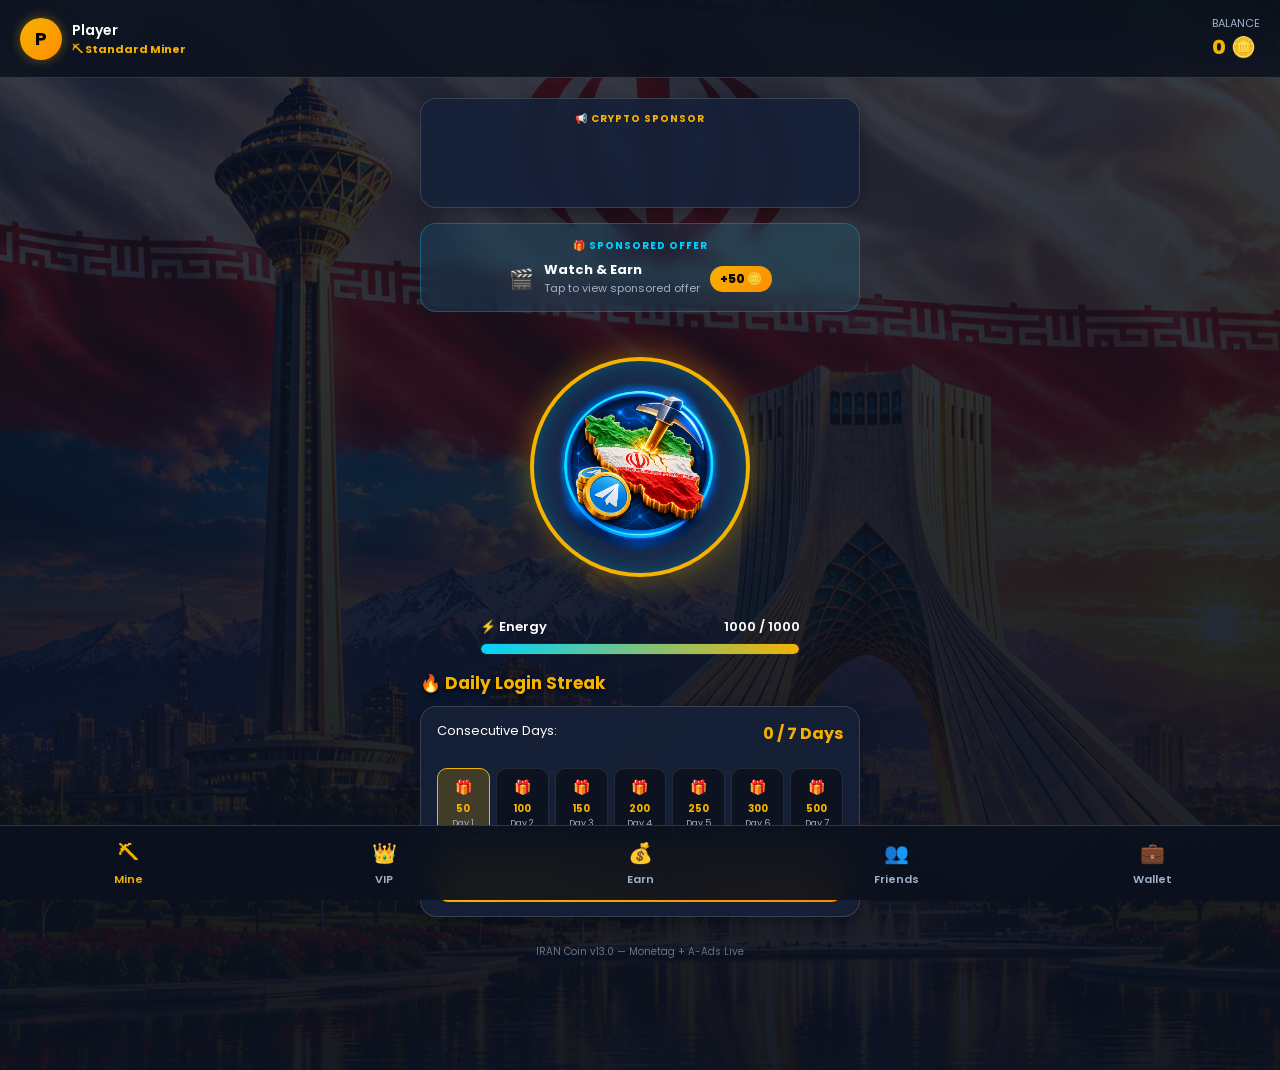
==== commit 7222dab1: "Update print statement from 'Hello' to 'Goodbye'" ====
--- a/index.html
+++ b/index.html
@@ -4,10 +4,17 @@
     <meta charset="UTF-8">
     <meta name="viewport" content="width=device-width, initial-scale=1.0, 
           maximum-scale=1.0, user-scalable=no">
-    <title>IRAN Coin - Master Build v12.0</title>
+    <title>IRAN Coin - Master Build v13.0</title>
     
+    <!-- Telegram WebApp SDK -->
     <script src="https://telegram.org/js/telegram-web-app.js"></script>
-    <script src="https://sad.adsgram.ai/js/sad.min.js"></script>
+    
+    <!-- Monetag SDK -->
+    <script src='//libtl.com/sdk.js' 
+            data-zone='11894107' 
+            data-sdk='show_11894107'>
+    </script>
+
     <link href="https://fonts.googleapis.com/css2?family=Poppins:wght@400;
           600;700;800&display=swap" rel="stylesheet">
 
@@ -35,8 +42,8 @@
 
         body {
             background: linear-gradient(
-                to bottom, 
-                rgba(11,17,30,0.82), 
+                to bottom,
+                rgba(11,17,30,0.82),
                 rgba(11,17,30,0.95)
             ), url('bg.jpg') no-repeat center center fixed;
             background-size: cover;
@@ -139,7 +146,7 @@
             100% { opacity: 0; transform: translateY(-70px) scale(1.3); }
         }
 
-        /* ── A-Ads Banner (FIXED) ── */
+        /* ── A-Ads Banner ── */
         .aads-container {
             width: 100%;
             background: var(--card-bg);
@@ -150,8 +157,7 @@
             text-align: center;
             box-shadow: 0 4px 15px rgba(0,0,0,0.3);
             backdrop-filter: blur(8px);
-            /* FIX: حداقل ارتفاع مشخص برای نمایش صحیح */
-            min-height: 120px;
+            min-height: 90px;
             overflow: visible;
         }
         .aads-label {
@@ -159,13 +165,47 @@
             text-transform: uppercase; letter-spacing: 1px;
             margin-bottom: 8px; font-weight: 700;
         }
-        /* FIX: iframe با ارتفاع ثابت */
         .aads-iframe {
             width: 100% !important;
-            height: 100px !important;
+            height: 60px !important;
             border: 0 !important;
             display: block !important;
             margin: auto !important;
+        }
+
+        /* ── Monetag Ad Banner ── */
+        .monetag-banner {
+            width: 100%;
+            background: linear-gradient(135deg, 
+                rgba(0,136,204,0.15), 
+                rgba(0,210,255,0.1));
+            border: 1px solid rgba(0,210,255,0.3);
+            border-radius: 16px;
+            padding: 14px;
+            margin-bottom: 15px;
+            text-align: center;
+            cursor: pointer;
+            backdrop-filter: blur(8px);
+            transition: all 0.3s ease;
+        }
+        .monetag-banner:active {
+            transform: scale(0.98);
+            border-color: var(--accent-gold);
+        }
+        .monetag-label {
+            font-size: 10px; color: var(--accent-blue);
+            text-transform: uppercase; letter-spacing: 1px;
+            margin-bottom: 6px; font-weight: 700;
+        }
+        .monetag-content {
+            display: flex; align-items: center;
+            justify-content: center; gap: 10px;
+        }
+        .monetag-reward {
+            background: var(--btn-grad);
+            color: #000; font-weight: 800;
+            font-size: 12px; padding: 4px 10px;
+            border-radius: 20px;
         }
 
         /* ── Cards & Titles ── */
@@ -193,24 +233,32 @@
             border: none; padding: 10px 18px;
             border-radius: 20px; cursor: pointer;
             touch-action: manipulation;
-            transition: opacity 0.2s;
-        }
-        .action-btn:active { opacity: 0.8; }
+            transition: all 0.2s ease;
+            white-space: nowrap;
+        }
+        .action-btn:active { transform: scale(0.95); opacity: 0.8; }
         .action-btn.completed {
             background: rgba(255,255,255,0.1);
             color: var(--text-muted); cursor: not-allowed;
+        }
+        .action-btn:disabled {
+            opacity: 0.5; cursor: not-allowed;
         }
         .ton-btn {
             background: var(--ton-grad); color: #fff;
             font-weight: 700; font-size: 13px;
             border: none; padding: 12px;
             border-radius: 12px; cursor: pointer; width: 100%;
+            transition: opacity 0.2s;
         }
         .active-tier-btn {
             background: var(--accent-green) !important;
             color: #fff !important; cursor: default !important;
         }
-        .full-btn { width: 100%; padding: 14px; font-size: 15px; border-radius: 12px; }
+        .full-btn {
+            width: 100%; padding: 14px;
+            font-size: 15px; border-radius: 12px;
+        }
 
         /* ── Sponsor Banner ── */
         .sponsor-banner {
@@ -298,21 +346,6 @@
             box-shadow: 0 0 30px rgba(245,179,0,0.3);
         }
 
-        /* ── Adsgram Ad Modal ── */
-        .ad-modal-card {
-            background: #0f172a;
-            border: 2px solid var(--accent-blue);
-            border-radius: 20px; padding: 25px;
-            width: 100%; max-width: 320px; text-align: center;
-        }
-        .ad-timer-circle {
-            width: 70px; height: 70px; border-radius: 50%;
-            border: 3px solid var(--accent-gold);
-            display: flex; align-items: center; justify-content: center;
-            font-size: 26px; font-weight: 800; color: var(--accent-gold);
-            margin: 15px auto;
-        }
-
         /* ── Daily Streak ── */
         .streak-grid {
             display: grid; grid-template-columns: repeat(7, 1fr);
@@ -352,6 +385,20 @@
         .ref-stat-item .lbl {
             font-size: 11px; color: var(--text-muted);
         }
+
+        /* ── Toast ── */
+        .toast {
+            position: fixed; bottom: 90px; left: 50%;
+            transform: translateX(-50%);
+            background: rgba(16,185,129,0.95);
+            color: #fff; padding: 10px 20px;
+            border-radius: 20px; font-size: 13px;
+            font-weight: 600; z-index: 3000;
+            opacity: 0; transition: opacity 0.3s;
+            pointer-events: none; white-space: nowrap;
+            box-shadow: 0 4px 15px rgba(0,0,0,0.3);
+        }
+        .toast.show { opacity: 1; }
 
         /* ── Version Tag ── */
         .version-tag {
@@ -378,20 +425,25 @@
         }
         .nav-item * { pointer-events: none; }
         .nav-item.active { color: var(--accent-gold); }
-        .nav-icon { font-size: 20px; text-shadow: 0 2px 4px rgba(0,0,0,0.5); }
-
-        /* ── Notification Toast ── */
-        .toast {
-            position: fixed; bottom: 90px; left: 50%;
-            transform: translateX(-50%);
-            background: rgba(16,185,129,0.9);
-            color: #fff; padding: 10px 20px;
-            border-radius: 20px; font-size: 13px;
-            font-weight: 600; z-index: 3000;
-            opacity: 0; transition: opacity 0.3s;
-            pointer-events: none; white-space: nowrap;
-        }
-        .toast.show { opacity: 1; }
+        .nav-icon { font-size: 20px; }
+
+        /* ── Ad Loading Overlay ── */
+        .ad-loading-overlay {
+            position: fixed; top: 0; left: 0;
+            width: 100%; height: 100%;
+            background: rgba(0,0,0,0.9);
+            display: none; justify-content: center;
+            align-items: center; z-index: 5000;
+            flex-direction: column; gap: 15px;
+        }
+        .ad-loading-spinner {
+            width: 50px; height: 50px;
+            border: 4px solid rgba(255,255,255,0.1);
+            border-top: 4px solid var(--accent-gold);
+            border-radius: 50%;
+            animation: spin 1s linear infinite;
+        }
+        @keyframes spin { to { transform: rotate(360deg); } }
     </style>
 </head>
 <body>
@@ -421,22 +473,48 @@
 <!-- Toast -->
 <div class="toast" id="toastMsg"></div>
 
+<!-- Ad Loading Overlay -->
+<div class="ad-loading-overlay" id="adLoadingOverlay">
+    <div class="ad-loading-spinner"></div>
+    <p style="color:var(--accent-gold); font-weight:700;">Loading Ad...</p>
+    <p style="color:var(--text-muted); font-size:12px;">
+        Please wait to earn your reward
+    </p>
+</div>
+
 <!-- ═══════════════════════════════════════
      TAB 1 : MINE
 ════════════════════════════════════════ -->
 <div class="tab-section active-tab" id="tab-mine">
 
-    <!-- A-Ads Banner #1 (FIXED: unique id + fixed height) -->
-    <div class="aads-container" id="aads-mine-wrap">
-        <div class="aads-label">📢 Crypto Sponsor Ad</div>
-        <iframe 
+    <!-- A-Ads Banner Mine -->
+    <div class="aads-container">
+        <div class="aads-label">📢 Crypto Sponsor</div>
+        <iframe
             id="aads-mine"
             class="aads-iframe"
-            data-aa="2456226"
             src="https://acceptable.a-ads.com/2456226?size=468x60"
             scrolling="no"
-            frameborder="0">
+            frameborder="0"
+            style="height:60px;">
         </iframe>
+    </div>
+
+    <!-- Monetag Rewarded Banner (Mine Tab) -->
+    <div class="monetag-banner" onclick="showMonetagRewardedPopup('mine')">
+        <div class="monetag-label">🎁 Sponsored Offer</div>
+        <div class="monetag-content">
+            <span style="font-size:20px;">🎬</span>
+            <div style="text-align:left;">
+                <div style="font-size:13px; font-weight:700;">
+                    Watch & Earn
+                </div>
+                <div style="font-size:11px; color:var(--text-muted);">
+                    Tap to view sponsored offer
+                </div>
+            </div>
+            <div class="monetag-reward">+50 🪙</div>
+        </div>
     </div>
 
     <div class="miner-area">
@@ -456,20 +534,23 @@
         </div>
     </div>
 
-    <!-- Daily Streak (Mine tab) -->
+    <!-- Daily Streak -->
     <div class="section-title">🔥 Daily Login Streak</div>
     <div class="task-card" style="flex-direction:column; gap:12px;">
         <div style="display:flex; justify-content:space-between; width:100%;">
             <span style="font-size:13px;">Consecutive Days:</span>
-            <strong style="color:var(--accent-gold);" id="streakCount">0 Days</strong>
+            <strong style="color:var(--accent-gold);" id="streakCount">
+                0 Days
+            </strong>
         </div>
         <div class="streak-grid" id="streakGrid"></div>
-        <button class="action-btn full-btn" id="btnStreak" onclick="claimStreak()">
+        <button class="action-btn full-btn" id="btnStreak"
+                onclick="claimStreak()">
             Claim Daily Bonus
         </button>
     </div>
 
-    <div class="version-tag">IRAN Coin v12.0 — A-Ads Fixed Build</div>
+    <div class="version-tag">IRAN Coin v13.0 — Monetag + A-Ads Live</div>
 </div>
 
 <!-- ═══════════════════════════════════════
@@ -477,7 +558,8 @@
 ════════════════════════════════════════ -->
 <div class="tab-section" id="tab-vip">
     <div class="section-title">👑 VIP Passes (TON Crypto)</div>
-    <p style="font-size:12px; color:var(--text-muted); text-align:center; margin-bottom:15px;">
+    <p style="font-size:12px; color:var(--text-muted); 
+       text-align:center; margin-bottom:15px;">
         Upgrade using TON. Benefits activate automatically!
     </p>
 
@@ -490,11 +572,12 @@
         <div style="font-size:12px; color:var(--text-muted);">
             ⚡ +2 Coins/Tap | 🔋 1,500 Max Energy | 🎁 +500 Daily
         </div>
-        <button class="ton-btn" id="btn-Bronze" onclick="buyVip('Bronze',0.1)">
+        <button class="ton-btn" id="btn-Bronze"
+                onclick="buyVip('Bronze',0.1)">
             Buy for 0.1 TON 💎
         </button>
         <div id="status-Bronze" class="status-checking" style="display:none;">
-            Checking blockchain for transaction...
+            Checking blockchain...
         </div>
     </div>
 
@@ -507,16 +590,18 @@
         <div style="font-size:12px; color:var(--text-muted);">
             ⚡ +5 Coins/Tap | 🔋 3,000 Max Energy | 🎁 +2,000 Daily
         </div>
-        <button class="ton-btn" id="btn-Silver" onclick="buyVip('Silver',0.5)">
+        <button class="ton-btn" id="btn-Silver"
+                onclick="buyVip('Silver',0.5)">
             Buy for 0.5 TON 💎
         </button>
         <div id="status-Silver" class="status-checking" style="display:none;">
-            Checking blockchain for transaction...
+            Checking blockchain...
         </div>
     </div>
 
     <!-- Gold -->
-    <div class="vip-tier-card" style="border-color:#ffd700; background:rgba(30,25,10,0.9);">
+    <div class="vip-tier-card"
+         style="border-color:#ffd700; background:rgba(30,25,10,0.9);">
         <div class="vip-tier-header">
             <div class="vip-tier-name">🥇 Gold VIP</div>
             <div style="font-weight:800; color:#00d2ff">1.5 TON</div>
@@ -530,12 +615,13 @@
             Buy for 1.5 TON 👑
         </button>
         <div id="status-Gold" class="status-checking" style="display:none;">
-            Checking blockchain for transaction...
+            Checking blockchain...
         </div>
     </div>
 
     <!-- Diamond -->
-    <div class="vip-tier-card" style="border-color:#00d2ff; background:rgba(10,30,45,0.9);">
+    <div class="vip-tier-card"
+         style="border-color:#00d2ff; background:rgba(10,30,45,0.9);">
         <div class="vip-tier-header">
             <div class="vip-tier-name">💎 Diamond VIP</div>
             <div style="font-weight:800; color:#00d2ff">3.0 TON</div>
@@ -549,7 +635,7 @@
             Buy for 3.0 TON 💎
         </button>
         <div id="status-Diamond" class="status-checking" style="display:none;">
-            Checking blockchain for transaction...
+            Checking blockchain...
         </div>
     </div>
 </div>
@@ -559,17 +645,38 @@
 ════════════════════════════════════════ -->
 <div class="tab-section" id="tab-earn">
 
-    <!-- A-Ads Banner #2 (FIXED: unique id + fixed height) -->
-    <div class="aads-container" id="aads-earn-wrap">
-        <div class="aads-label">📢 Crypto Sponsor Ad</div>
+    <!-- A-Ads Banner Earn -->
+    <div class="aads-container">
+        <div class="aads-label">📢 Crypto Sponsor</div>
         <iframe
             id="aads-earn"
             class="aads-iframe"
-            data-aa="2456226"
             src="https://acceptable.a-ads.com/2456226?size=468x60"
             scrolling="no"
-            frameborder="0">
+            frameborder="0"
+            style="height:60px;">
         </iframe>
+    </div>
+
+    <!-- Monetag Rewarded Interstitial Banner -->
+    <div class="monetag-banner" 
+         onclick="showMonetagRewardedPopup('earn')"
+         style="border-color:rgba(245,179,0,0.4);">
+        <div class="monetag-label" style="color:var(--accent-gold);">
+            💰 Earn More Coins
+        </div>
+        <div class="monetag-content">
+            <span style="font-size:20px;">📱</span>
+            <div style="text-align:left;">
+                <div style="font-size:13px; font-weight:700;">
+                    Sponsored Offer
+                </div>
+                <div style="font-size:11px; color:var(--text-muted);">
+                    View offer & earn bonus coins
+                </div>
+            </div>
+            <div class="monetag-reward">+50 🪙</div>
+        </div>
     </div>
 
     <!-- Sponsor Banner -->
@@ -579,13 +686,14 @@
             📢 Your Banner Here!
         </h4>
         <span style="font-size:12px; color:var(--text-muted);">
-            Click to advertise your Telegram Channel or Bot
+            Contact us to advertise your Telegram Channel or Bot
         </span>
     </div>
 
     <!-- Daily Spin -->
     <div class="section-title">🎡 24h Daily Lucky Spin</div>
-    <div class="task-card" style="flex-direction:column; align-items:center; padding:20px;">
+    <div class="task-card"
+         style="flex-direction:column; align-items:center; padding:20px;">
         <p style="font-size:13px; text-align:center; margin-bottom:15px;">
             Spin once every 24 hours to test your luck!
         </p>
@@ -605,9 +713,13 @@
         <div style="display:flex; align-items:center; gap:12px;">
             <span style="font-size:26px;">🎁</span>
             <div>
-                <h4 style="font-size:14px;" id="vipDailyTitle">VIP Daily Reward</h4>
+                <h4 style="font-size:14px;" id="vipDailyTitle">
+                    VIP Daily Reward
+                </h4>
                 <span style="font-size:12px; color:var(--accent-gold);"
-                      id="vipDailyDesc">Claim active tier bonus</span>
+                      id="vipDailyDesc">
+                    Claim active tier bonus
+                </span>
             </div>
         </div>
         <button class="action-btn" id="btnClaimVipDaily"
@@ -616,13 +728,15 @@
 
     <div class="section-title">🎬 Sponsored Tasks</div>
 
-    <!-- Adsgram Video Ad (REAL) -->
+    <!-- Monetag Rewarded Video Task -->
     <div class="task-card">
         <div style="display:flex; align-items:center; gap:12px;">
             <span style="font-size:24px;">🎬</span>
             <div>
-                <h4>Watch Video Ad</h4>
-                <span style="font-size:12px; color:var(--accent-gold);">+100 Coins</span>
+                <h4>Watch Sponsored Ad</h4>
+                <span style="font-size:12px; color:var(--accent-gold);">
+                    +100 Coins
+                </span>
             </div>
         </div>
         <button class="action-btn" id="btnWatchVideo"
@@ -645,7 +759,7 @@
 
     <div class="section-title">📢 Community Tasks</div>
 
-    <!-- Sponsor Tasks container (dynamic) -->
+    <!-- Dynamic Sponsor Tasks -->
     <div id="sponsorTasksContainer"></div>
 
     <!-- Channel Task -->
@@ -654,7 +768,9 @@
             <span style="font-size:24px;">✈️</span>
             <div>
                 <h4>Join Official Channel</h4>
-                <span style="font-size:12px; color:var(--accent-gold);">+50 Coins</span>
+                <span style="font-size:12px; color:var(--accent-gold);">
+                    +50 Coins
+                </span>
             </div>
         </div>
         <button class="action-btn" id="btnTaskChannel"
@@ -671,7 +787,9 @@
             <span style="font-size:24px;">💬</span>
             <div>
                 <h4>Join Support Group</h4>
-                <span style="font-size:12px; color:var(--accent-gold);">+50 Coins</span>
+                <span style="font-size:12px; color:var(--accent-gold);">
+                    +50 Coins
+                </span>
             </div>
         </div>
         <button class="action-btn" id="btnTaskGroup"
@@ -682,7 +800,7 @@
                 )">Join</button>
     </div>
 
-    <div class="version-tag">IRAN Coin v12.0 — A-Ads Fixed Build</div>
+    <div class="version-tag">IRAN Coin v13.0 — Monetag + A-Ads Live</div>
 </div>
 
 <!-- ═══════════════════════════════════════
@@ -702,11 +820,13 @@
         </div>
     </div>
 
-    <div class="task-card" style="flex-direction:column; align-items:flex-start; gap:8px;">
+    <div class="task-card"
+         style="flex-direction:column; align-items:flex-start; gap:8px;">
         <h4>Invite Friends & Earn</h4>
         <p style="font-size:13px; color:var(--text-muted); line-height:1.5;">
-            Receive <strong style="color:var(--accent-gold);">+50 IRAN Coins</strong>
-            for every friend who joins using your unique invite link.
+            Receive <strong style="color:var(--accent-gold);">
+            +50 IRAN Coins</strong> for every friend who joins using
+            your unique invite link.
         </p>
     </div>
 
@@ -715,7 +835,8 @@
         🔗 Invite a Friend
     </button>
     <button class="action-btn full-btn" onclick="copyReferral()"
-            style="margin-top:10px; background:rgba(255,255,255,0.1); color:#fff;">
+            style="margin-top:10px;
+                   background:rgba(255,255,255,0.1); color:#fff;">
         📋 Copy Referral Link
     </button>
 </div>
@@ -726,16 +847,24 @@
 <div class="tab-section" id="tab-wallet">
     <div class="section-title">💼 Withdrawal Hub</div>
     <div class="task-card"
-         style="flex-direction:column; align-items:stretch; gap:10px; background:rgba(0,0,0,0.5);">
-        <div style="display:flex; justify-content:space-between; font-size:14px; margin-bottom:10px;">
+         style="flex-direction:column; align-items:stretch;
+                gap:10px; background:rgba(0,0,0,0.5);">
+        <div style="display:flex; justify-content:space-between;
+             font-size:14px; margin-bottom:5px;">
             <span style="color:var(--text-muted)">Min. Withdrawal:</span>
-            <span style="color:var(--accent-gold); font-weight:700;">10,000 Coins</span>
-        </div>
-        <div style="display:flex; justify-content:space-between; font-size:14px; margin-bottom:5px;">
+            <span style="color:var(--accent-gold); font-weight:700;">
+                10,000 Coins
+            </span>
+        </div>
+        <div style="display:flex; justify-content:space-between;
+             font-size:14px; margin-bottom:10px;">
             <span style="color:var(--text-muted)">Your Balance:</span>
-            <span style="color:var(--accent-gold); font-weight:700;" id="walletBalance">0</span>
-        </div>
-        <label style="font-size:12px; color:var(--text-muted);">Your TON Wallet Address:</label>
+            <span style="color:var(--accent-gold); font-weight:700;"
+                  id="walletBalance">0 🪙</span>
+        </div>
+        <label style="font-size:12px; color:var(--text-muted);">
+            Your TON Wallet Address:
+        </label>
         <input type="text" id="tonWalletInput" class="wallet-input"
                placeholder="UQ... or EQ... address">
         <button class="action-btn full-btn" onclick="submitWithdrawal()">
@@ -743,10 +872,10 @@
         </button>
     </div>
 
-    <!-- Withdrawal History placeholder -->
     <div class="section-title">📋 Recent Requests</div>
-    <div id="withdrawHistory" style="width:100%; color:var(--text-muted);
-         font-size:13px; text-align:center; padding:10px;">
+    <div id="withdrawHistory"
+         style="width:100%; color:var(--text-muted);
+                font-size:13px; text-align:center; padding:10px;">
         No recent withdrawal requests.
     </div>
 </div>
@@ -754,28 +883,19 @@
 <!-- ═══════════════════════════════════════
      MODALS
 ════════════════════════════════════════ -->
-<!-- General Modal -->
 <div class="modal-overlay" id="customModal">
     <div class="modal-card">
         <h3 id="modalTitle"
-            style="color:var(--accent-gold); margin-bottom:10px; font-size:18px;">
+            style="color:var(--accent-gold);
+                   margin-bottom:10px; font-size:18px;">
             NOTIFICATION
         </h3>
         <p id="modalDesc"
-           style="font-size:13px; color:#fff; margin-bottom:20px; line-height:1.5;">
-        </p>
-        <button class="action-btn full-btn" onclick="closeModal()">OK, UNDERSTOOD</button>
-    </div>
-</div>
-
-<!-- Ad Loading Modal -->
-<div class="modal-overlay" id="adModal">
-    <div class="ad-modal-card">
-        <h3 style="color:var(--accent-blue); font-size:16px;">🎬 Loading Ad...</h3>
-        <p style="font-size:12px; color:#a0b1c9; margin-top:5px;">
-            Please wait while the ad loads
-        </p>
-        <div class="ad-timer-circle" id="adTimer">⏳</div>
+           style="font-size:13px; color:#fff;
+                  margin-bottom:20px; line-height:1.5;"></p>
+        <button class="action-btn full-btn" onclick="closeModal()">
+            OK, UNDERSTOOD
+        </button>
     </div>
 </div>
 
@@ -801,48 +921,47 @@
 </nav>
 
 <!-- ═══════════════════════════════════════
-     JAVASCRIPT MASTER CONTROLLER v12.0
+     JAVASCRIPT v13.0
 ════════════════════════════════════════ -->
 <script>
 "use strict";
 
 /* ─── Constants ─── */
-const ADMIN_WALLET  = "UQCcUO7XRuLyf46obnkSUrec5L00yng7sw8Jut04rlLKCSjB";
-const BACKEND_URL   = "https://iran-coin-bot-production.up.railway.app";
-const ADSGRAM_ID    = "9251";   // ← آیدی Adsgram خود را اینجا وارد کنید
-const AD_COOLDOWN   = 30 * 60 * 1000; // 30 min between ads
+const ADMIN_WALLET = "UQCcUO7XRuLyf46obnkSUrec5L00yng7sw8Jut04rlLKCSjB";
+const BACKEND_URL  = "https://iran-coin-bot-production.up.railway.app";
+const MONETAG_ZONE = "11894107";
+const AD_COOLDOWN  = 30 * 60 * 1000; // 30 minutes
 
 /* ─── Telegram Init ─── */
-const tg   = window.Telegram?.WebApp;
+const tg = window.Telegram?.WebApp;
 if (tg) { try { tg.ready(); tg.expand(); } catch(e){} }
-
-const user = tg?.initDataUnsafe?.user 
+const user = tg?.initDataUnsafe?.user
           || { id: 979411415, first_name: "Player" };
 
 /* ─── State ─── */
-let balance      = 0;
-let vipTier      = "Free";
-let tapValue     = 1;
-let maxEnergy    = 1000;
-let energy       = 1000;
-let vipDailyBonus= 0;
-let refCount     = 0;
-let isSpinning   = false;
-
-/* ─── Local Storage Helpers ─── */
-function lsGet(k, def = 0) {
+let balance       = 0;
+let vipTier       = "Free";
+let tapValue      = 1;
+let maxEnergy     = 1000;
+let energy        = 1000;
+let vipDailyBonus = 0;
+let refCount      = 0;
+let isSpinning    = false;
+
+/* ─── LocalStorage Helpers ─── */
+function lsGet(k, def = '') {
     const v = localStorage.getItem(k);
     return v !== null ? v : def;
 }
 function lsSet(k, v) { localStorage.setItem(k, String(v)); }
 
 function loadLocal() {
-    balance       = parseInt(lsGet('irc_bal',  0)) || 0;
-    vipTier       = lsGet('irc_vip',     'Free');
-    tapValue      = parseInt(lsGet('irc_tap',  1)) || 1;
-    maxEnergy     = parseInt(lsGet('irc_maxen',1000)) || 1000;
-    vipDailyBonus = parseInt(lsGet('irc_vdaily',0)) || 0;
-    refCount      = parseInt(lsGet('irc_refs',  0)) || 0;
+    balance       = parseInt(lsGet('irc_bal',  '0'))    || 0;
+    vipTier       = lsGet('irc_vip',           'Free');
+    tapValue      = parseInt(lsGet('irc_tap',  '1'))    || 1;
+    maxEnergy     = parseInt(lsGet('irc_maxen','1000')) || 1000;
+    vipDailyBonus = parseInt(lsGet('irc_vdaily','0'))   || 0;
+    refCount      = parseInt(lsGet('irc_refs', '0'))    || 0;
     energy        = maxEnergy;
 }
 
@@ -852,7 +971,7 @@
     updateUI();
 }
 
-/* ─── Toast Notification ─── */
+/* ─── Toast ─── */
 function showToast(msg, duration = 2500) {
     const t = document.getElementById('toastMsg');
     if (!t) return;
@@ -863,14 +982,12 @@
 
 /* ─── Modal ─── */
 function showAppModal(title, desc) {
-    const m = document.getElementById('customModal');
     document.getElementById('modalTitle').innerText = title;
     document.getElementById('modalDesc').innerText  = desc;
-    if (m) m.style.display = 'flex';
+    document.getElementById('customModal').style.display = 'flex';
 }
 function closeModal() {
-    const m = document.getElementById('customModal');
-    if (m) m.style.display = 'none';
+    document.getElementById('customModal').style.display = 'none';
 }
 
 /* ─── UI Update ─── */
@@ -878,7 +995,6 @@
     /* Balance */
     const balEl = document.getElementById('userBalance');
     if (balEl) balEl.innerText = balance.toLocaleString();
-
     const wBal = document.getElementById('walletBalance');
     if (wBal) wBal.innerText = balance.toLocaleString() + ' 🪙';
 
@@ -888,7 +1004,7 @@
     const enFill = document.getElementById('energyFill');
     if (enFill) enFill.style.width = `${(energy / maxEnergy) * 100}%`;
 
-    /* VIP UI */
+    /* VIP */
     if (vipTier !== "Free") {
         const crown = document.getElementById('vipCrown');
         if (crown) crown.style.display = 'block';
@@ -902,9 +1018,9 @@
     ['Bronze','Silver','Gold','Diamond'].forEach(t => {
         const btn = document.getElementById(`btn-${t}`);
         if (btn && vipTier === t) {
-            btn.innerText  = "ACTIVE TIER ✓";
-            btn.className  = "ton-btn active-tier-btn";
-            btn.onclick    = null;
+            btn.innerText = "ACTIVE TIER ✓";
+            btn.className = "ton-btn active-tier-btn";
+            btn.onclick   = null;
         }
     });
 
@@ -914,38 +1030,36 @@
     const reEl = document.getElementById('refEarned');
     if (reEl) reEl.innerText = (refCount * 50).toLocaleString();
 
-    /* Name & Avatar */
+    /* User info */
     const nameEl = document.getElementById('userName');
     if (nameEl) nameEl.innerText = user.first_name || "Player";
     const avatarEl = document.getElementById('userAvatar');
-    if (avatarEl) {
+    if (avatarEl && avatarEl.childNodes[0]) {
         avatarEl.childNodes[0].nodeValue =
             (user.first_name || "P").charAt(0).toUpperCase();
     }
 }
 
-/* ─── Sync with Backend ─── */
+/* ─── Backend Sync ─── */
 async function syncData() {
     try {
-        const res  = await fetch(`${BACKEND_URL}/api/v1/user/${user.id}`);
+        const res = await fetch(`${BACKEND_URL}/api/v1/user/${user.id}`);
         if (!res.ok) return;
         const data = await res.json();
 
         if (typeof data.balance === 'number') {
-            balance  = Math.max(balance, data.balance);
+            balance = Math.max(balance, data.balance);
             lsSet('irc_bal', balance);
         }
-        if (data.vip_tier)    { vipTier = data.vip_tier; lsSet('irc_vip', vipTier); }
-        if (data.tap_value)   { tapValue = data.tap_value; lsSet('irc_tap', tapValue); }
-        if (data.max_energy)  { maxEnergy = data.max_energy; lsSet('irc_maxen', maxEnergy); }
-        if (data.referrals)   { refCount = data.referrals; lsSet('irc_refs', refCount); }
-        if (data.vip_daily)   { vipDailyBonus = data.vip_daily; lsSet('irc_vdaily', vipDailyBonus); }
-
-        /* Sponsor tasks from backend */
+        if (data.vip_tier)   { vipTier = data.vip_tier; lsSet('irc_vip', vipTier); }
+        if (data.tap_value)  { tapValue = data.tap_value; lsSet('irc_tap', tapValue); }
+        if (data.max_energy) { maxEnergy = data.max_energy; lsSet('irc_maxen', maxEnergy); }
+        if (data.referrals)  { refCount = data.referrals; lsSet('irc_refs', refCount); }
+        if (data.vip_daily)  { vipDailyBonus = data.vip_daily; lsSet('irc_vdaily', vipDailyBonus); }
         if (Array.isArray(data.tasks)) renderSponsorTasks(data.tasks);
 
         updateUI();
-    } catch(e) { /* offline fallback */ }
+    } catch(e) { /* offline */ }
 }
 
 /* ─── Tab Switch ─── */
@@ -960,6 +1074,18 @@
     if (el) el.classList.add('active');
 
     if (tabId === 'tab-earn') setTimeout(drawWheel, 80);
+
+    /* Lazy load A-Ads */
+    if (tabId === 'tab-mine')  lazyLoadIframe('aads-mine');
+    if (tabId === 'tab-earn')  lazyLoadIframe('aads-earn');
+}
+
+function lazyLoadIframe(id) {
+    const iframe = document.getElementById(id);
+    if (!iframe || iframe.dataset.loaded) return;
+    const src = iframe.src;
+    iframe.src = '';
+    setTimeout(() => { iframe.src = src; iframe.dataset.loaded = "1"; }, 150);
 }
 
 /* ─── Energy Recharge ─── */
@@ -972,25 +1098,24 @@
 
 /* ─── Tap Mechanics ─── */
 const tapBtn = document.getElementById('tapBtn');
-let   lastTapTime = 0;
+let lastTapTime = 0;
 
 if (tapBtn) {
     tapBtn.addEventListener('pointerdown', (e) => {
         const now = Date.now();
-        /* Anti-spam: max 10 taps/second */
-        if (now - lastTapTime < 100) return;
+        if (now - lastTapTime < 100) return; // max 10 taps/sec
         lastTapTime = now;
 
         if (energy < tapValue) {
-            showToast('⚡ Out of energy! Wait for recharge...');
+            showToast('⚡ Out of energy! Recharging...');
             return;
         }
 
-        energy  -= tapValue;
+        energy -= tapValue;
         saveBalance(balance + tapValue);
 
-        /* Float animation */
-        const num  = document.createElement('div');
+        /* Float number */
+        const num = document.createElement('div');
         num.className = 'tap-number';
         num.innerText = `+${tapValue}`;
         const rect = tapBtn.getBoundingClientRect();
@@ -999,10 +1124,9 @@
         tapBtn.parentElement.appendChild(num);
         setTimeout(() => num.remove(), 800);
 
-        /* Haptic */
         try { tg?.HapticFeedback?.impactOccurred('light'); } catch(e) {}
 
-        /* Backend sync (debounced) */
+        /* Debounced backend sync */
         clearTimeout(tapBtn._syncTimer);
         tapBtn._syncTimer = setTimeout(() => {
             fetch(`${BACKEND_URL}/api/v1/tap`, {
@@ -1014,10 +1138,126 @@
     });
 }
 
-/* ─── Open TG Link Helper ─── */
+/* ─── Open TG Link ─── */
 function openTgLink(url) {
     if (tg?.openTelegramLink) tg.openTelegramLink(url);
     else if (tg?.openLink)    tg.openLink(url);
+    else window.open(url, '_blank');
+}
+
+/* ─── Monetag Rewarded Popup ─── */
+function showMonetagRewardedPopup(source) {
+    const overlay = document.getElementById('adLoadingOverlay');
+    if (overlay) overlay.style.display = 'flex';
+
+    const showFn = window[`show_${MONETAG_ZONE}`];
+    if (typeof showFn !== 'function') {
+        if (overlay) overlay.style.display = 'none';
+        showToast('⚠️ Ad not available right now');
+        return;
+    }
+
+    showFn('pop')
+        .then(() => {
+            if (overlay) overlay.style.display = 'none';
+            saveBalance(balance + 50);
+            showToast('🎉 +50 Coins earned!');
+            fetch(`${BACKEND_URL}/api/v1/ads/monetag?telegram_id=${user.id}&source=${source}&reward=50`)
+                .catch(()=>{});
+        })
+        .catch(() => {
+            if (overlay) overlay.style.display = 'none';
+            showToast('⚠️ Ad not available. Try again later.');
+        });
+}
+
+/* ─── Watch Video Ad (Monetag Rewarded) ─── */
+function watchVideoAd() {
+    const now     = Date.now();
+    const lastAd  = parseInt(lsGet('irc_last_ad', '0')) || 0;
+    const btnWatch = document.getElementById('btnWatchVideo');
+
+    if (now - lastAd < AD_COOLDOWN) {
+        const wait = Math.ceil((AD_COOLDOWN - (now - lastAd)) / 60000);
+        return showAppModal(
+            "PLEASE WAIT",
+            `⏳ Next ad available in ~${wait} minute(s).`
+        );
+    }
+
+    const overlay = document.getElementById('adLoadingOverlay');
+    if (overlay) overlay.style.display = 'flex';
+    if (btnWatch) btnWatch.disabled = true;
+
+    const showFn = window[`show_${MONETAG_ZONE}`];
+
+    if (typeof showFn === 'function') {
+        showFn('pop')
+            .then(() => {
+                if (overlay) overlay.style.display = 'none';
+                if (btnWatch) btnWatch.disabled = false;
+                lsSet('irc_last_ad', Date.now());
+                saveBalance(balance + 100);
+                fetch(`${BACKEND_URL}/api/v1/ads/watch?telegram_id=${user.id}`)
+                    .catch(()=>{});
+                showAppModal("REWARD ADDED", "🎉 +100 IRAN Coins added!");
+            })
+            .catch((e) => {
+                if (overlay) overlay.style.display = 'none';
+                if (btnWatch) btnWatch.disabled = false;
+                showAppModal("AD SKIPPED", "⚠️ Please watch the full ad to earn coins.");
+            });
+    } else {
+        /* Fallback 5s */
+        if (overlay) overlay.style.display = 'none';
+        if (btnWatch) btnWatch.disabled = false;
+        simulateFallbackAd();
+    }
+}
+
+function simulateFallbackAd() {
+    const overlay  = document.getElementById('adLoadingOverlay');
+    const btnWatch = document.getElementById('btnWatchVideo');
+    if (overlay) overlay.style.display = 'flex';
+    if (btnWatch) btnWatch.disabled = true;
+    let t = 5;
+    const iv = setInterval(() => {
+        t--;
+        if (t <= 0) {
+            clearInterval(iv);
+            if (overlay) overlay.style.display = 'none';
+            if (btnWatch) btnWatch.disabled = false;
+            lsSet('irc_last_ad', Date.now());
+            saveBalance(balance + 100);
+            fetch(`${BACKEND_URL}/api/v1/ads/watch?telegram_id=${user.id}`).catch(()=>{});
+            showAppModal("REWARD ADDED", "🎉 +100 IRAN Coins added!");
+        }
+    }, 1000);
+}
+
+/* ─── In-App Interstitial (Auto) ─── */
+function startInAppInterstitial() {
+    const showFn = window[`show_${MONETAG_ZONE}`];
+    if (typeof showFn !== 'function') return;
+    try {
+        showFn({
+            type: 'inApp',
+            inAppSettings: {
+                frequency: 2,
+                capping: 0.1,
+                interval: 30,
+                timeout: 5,
+                everyPage: false
+            }
+        });
+    } catch(e) {}
+}
+
+/* ─── CPX Surveys ─── */
+function openCPX() {
+    const url = `https://offers.cpx-research.com/index.html?app_id=24785` +
+                `&ext_user_id=${user.id}`;
+    if (tg?.openLink) tg.openLink(url);
     else window.open(url, '_blank');
 }
 
@@ -1027,17 +1267,13 @@
     const memo    = `VIP_${tier}_${user.id}`;
     const tonUrl  = `https://app.tonkeeper.com/transfer/${ADMIN_WALLET}` +
                     `?amount=${nanoTon}&text=${encodeURIComponent(memo)}`;
-
     window.open(tonUrl, '_blank');
-
     const statusEl = document.getElementById(`status-${tier}`);
     if (statusEl) statusEl.style.display = "block";
-
     showAppModal(
         "⏳ VERIFICATION PENDING",
         `TON Wallet opened for ${amount} TON (${tier} VIP).\n\n` +
-        `Memo Code: ${memo}\n\n` +
-        `After blockchain confirmation, your VIP activates automatically!`
+        `Memo: ${memo}\n\nVIP activates after blockchain confirmation!`
     );
 }
 
@@ -1046,77 +1282,67 @@
     if (vipTier === "Free" || vipDailyBonus <= 0) {
         return showAppModal(
             "VIP REQUIRED",
-            "⚠️ You must hold an active TON VIP Pass to claim daily bonuses!"
+            "⚠️ Active VIP Pass required to claim daily bonuses!"
         );
     }
     const today = new Date().toDateString();
-    if (lsGet('irc_vip_claim_date','') === today) {
-        return showAppModal(
-            "CLAIMED TODAY",
-            "⚠️ Already claimed today. Come back tomorrow!"
-        );
+    if (lsGet('irc_vip_claim_date') === today) {
+        return showAppModal("CLAIMED TODAY", "⚠️ Come back tomorrow!");
     }
     saveBalance(balance + vipDailyBonus);
     lsSet('irc_vip_claim_date', today);
-    showAppModal("BONUS CLAIMED", `🎉 +${vipDailyBonus.toLocaleString()} VIP Daily Coins!`);
+    showAppModal("BONUS CLAIMED", `🎉 +${vipDailyBonus.toLocaleString()} VIP Coins!`);
 }
 
 /* ─── Daily Streak ─── */
 const STREAK_REWARDS = [50, 100, 150, 200, 250, 300, 500];
 
 function buildStreakGrid() {
-    const grid       = document.getElementById('streakGrid');
+    const grid = document.getElementById('streakGrid');
     if (!grid) return;
-    const streak     = parseInt(lsGet('irc_streak', 0)) || 0;
-    const lastClaim  = lsGet('irc_streak_date', '');
-    const today      = new Date().toDateString();
-    grid.innerHTML   = '';
-
+    const streak    = parseInt(lsGet('irc_streak', '0')) || 0;
+    const lastClaim = lsGet('irc_streak_date', '');
+    const today     = new Date().toDateString();
+    grid.innerHTML  = '';
     STREAK_REWARDS.forEach((reward, i) => {
         const div = document.createElement('div');
         div.className = 'streak-day';
         div.innerHTML = `
             <div style="font-size:14px;">${i < streak ? '✅' : '🎁'}</div>
-            <div style="margin-top:3px; color:var(--accent-gold); 
+            <div style="margin-top:3px; color:var(--accent-gold);
                  font-weight:700;">${reward}</div>
-            <div style="color:var(--text-muted);">Day ${i+1}</div>`;
+            <div style="color:var(--text-muted); font-size:9px;">
+                Day ${i+1}
+            </div>`;
         if (i < streak) div.classList.add('claimed');
         if (i === streak && lastClaim !== today) div.classList.add('today');
         grid.appendChild(div);
     });
-
     const sc = document.getElementById('streakCount');
     if (sc) sc.innerText = `${streak} / 7 Days`;
 }
 
 function claimStreak() {
-    const today      = new Date().toDateString();
-    const lastClaim  = lsGet('irc_streak_date', '');
-    const yesterday  = new Date(Date.now() - 86400000).toDateString();
-
+    const today     = new Date().toDateString();
+    const lastClaim = lsGet('irc_streak_date', '');
+    const yesterday = new Date(Date.now() - 86400000).toDateString();
     if (lastClaim === today) {
-        return showAppModal("ALREADY CLAIMED", "⚠️ You already claimed today's bonus!");
+        return showAppModal("ALREADY CLAIMED", "⚠️ Already claimed today!");
     }
-
-    let streak = parseInt(lsGet('irc_streak', 0)) || 0;
-    if (lastClaim !== yesterday && lastClaim !== '') streak = 0; // reset if missed
-
+    let streak = parseInt(lsGet('irc_streak', '0')) || 0;
+    if (lastClaim !== yesterday && lastClaim !== '') streak = 0;
     const reward = STREAK_REWARDS[streak] || STREAK_REWARDS[6];
-    streak = Math.min(streak + 1, 7);
-    if (streak >= 7) streak = 0; // reset after full week
-
+    streak = streak >= 6 ? 0 : streak + 1;
     saveBalance(balance + reward);
     lsSet('irc_streak', streak);
     lsSet('irc_streak_date', today);
     buildStreakGrid();
-
     fetch(`${BACKEND_URL}/api/v1/streak`, {
         method: "POST",
         headers: {"Content-Type":"application/json"},
         body: JSON.stringify({ user_id: user.id, day: streak, reward })
     }).catch(()=>{});
-
-    showAppModal("STREAK BONUS!", `🔥 Day ${streak} Streak!\n🎉 +${reward} IRAN Coins earned!`);
+    showAppModal("STREAK BONUS!", `🔥 Streak Day!\n🎉 +${reward} IRAN Coins!`);
 }
 
 /* ─── Lucky Spin ─── */
@@ -1143,9 +1369,9 @@
         ctx.save();
         ctx.translate(130, 130);
         ctx.rotate(angle + arc / 2);
-        ctx.textAlign  = "right";
-        ctx.fillStyle  = "#fff";
-        ctx.font       = "bold 11px Poppins";
+        ctx.textAlign = "right";
+        ctx.fillStyle = "#fff";
+        ctx.font = "bold 11px Poppins";
         ctx.fillText(prizeLabels[i], 115, 4);
         ctx.restore();
     }
@@ -1154,17 +1380,17 @@
 function spinWheel() {
     if (isSpinning) return;
     const today = new Date().toDateString();
-    if (lsGet('irc_spin_date','') === today) {
-        return showAppModal("ALREADY SPUN","⚠️ Already spun today. Try again tomorrow!");
+    if (lsGet('irc_spin_date') === today) {
+        return showAppModal("ALREADY SPUN", "⚠️ Try again tomorrow!");
     }
-
     isSpinning = true;
     const spinBtn = document.getElementById('spinBtn');
     if (spinBtn) spinBtn.disabled = true;
 
     let winIdx;
-    if (!lsGet('irc_spin_first', '')) {
-        winIdx = 0; lsSet('irc_spin_first', 'done'); // Guaranteed 500 first time
+    if (!lsGet('irc_spin_first')) {
+        winIdx = 0;
+        lsSet('irc_spin_first', 'done');
     } else {
         winIdx = Math.floor(Math.random() * 8);
     }
@@ -1189,9 +1415,8 @@
         if (prize > 0) {
             showAppModal("CONGRATULATIONS!", `🎉 You won ${prize} IRAN Coins!`);
         } else {
-            showAppModal("NO LUCK TODAY", `❌ ${prizeLabels[winIdx]}. Try again tomorrow!`);
-        }
-
+            showAppModal("NO LUCK TODAY", `❌ Try again tomorrow!`);
+        }
         fetch(`${BACKEND_URL}/api/v1/spin`, {
             method: "POST",
             headers: {"Content-Type":"application/json"},
@@ -1200,94 +1425,7 @@
     }, 4100);
 }
 
-/* ─── Adsgram Video Ad (REAL) ─── */
-function watchVideoAd() {
-    const now      = Date.now();
-    const lastAd   = parseInt(lsGet('irc_last_ad', 0)) || 0;
-    const btnWatch = document.getElementById('btnWatchVideo');
-
-    if (now - lastAd < AD_COOLDOWN) {
-        const wait = Math.ceil((AD_COOLDOWN - (now - lastAd)) / 60000);
-        return showAppModal(
-            "PLEASE WAIT",
-            `⏳ Next ad available in ~${wait} minute(s).`
-        );
-    }
-
-    /* Show loading modal */
-    const adModal = document.getElementById('adModal');
-    if (adModal) adModal.style.display = 'flex';
-    if (btnWatch) btnWatch.disabled = true;
-
-    try {
-        /* Adsgram SDK */
-        const AdController = window.Adsgram?.init({ blockId: ADSGRAM_ID });
-        if (!AdController) throw new Error("Adsgram not loaded");
-
-        AdController.show()
-            .then(() => {
-                /* Ad watched successfully */
-                if (adModal) adModal.style.display = 'none';
-                if (btnWatch) btnWatch.disabled = false;
-                lsSet('irc_last_ad', Date.now());
-                saveBalance(balance + 100);
-                fetch(`${BACKEND_URL}/api/v1/ads/watch?telegram_id=${user.id}`)
-                    .catch(()=>{});
-                showAppModal("REWARD ADDED", "🎉 +100 IRAN Coins added for watching!");
-            })
-            .catch((e) => {
-                /* Ad skipped or failed */
-                if (adModal) adModal.style.display = 'none';
-                if (btnWatch) btnWatch.disabled = false;
-                if (e?.done === false) {
-                    showAppModal("AD SKIPPED", "⚠️ Watch the full ad to earn coins.");
-                } else {
-                    /* Fallback: 5s simulated */
-                    simulateFallbackAd();
-                }
-            });
-    } catch(err) {
-        /* Adsgram SDK not available → fallback */
-        if (adModal) adModal.style.display = 'none';
-        if (btnWatch) btnWatch.disabled = false;
-        simulateFallbackAd();
-    }
-}
-
-function simulateFallbackAd() {
-    const adModal  = document.getElementById('adModal');
-    const timerEl  = document.getElementById('adTimer');
-    const btnWatch = document.getElementById('btnWatchVideo');
-    let   timeLeft = 5;
-
-    if (timerEl) timerEl.innerText = timeLeft;
-    if (adModal) adModal.style.display = 'flex';
-    if (btnWatch) btnWatch.disabled = true;
-
-    const interval = setInterval(() => {
-        timeLeft--;
-        if (timerEl) timerEl.innerText = timeLeft;
-        if (timeLeft <= 0) {
-            clearInterval(interval);
-            if (adModal) adModal.style.display = 'none';
-            if (btnWatch) btnWatch.disabled = false;
-            lsSet('irc_last_ad', Date.now());
-            saveBalance(balance + 100);
-            fetch(`${BACKEND_URL}/api/v1/ads/watch?telegram_id=${user.id}`).catch(()=>{});
-            showAppModal("REWARD ADDED", "🎉 +100 IRAN Coins added!");
-        }
-    }, 1000);
-}
-
-/* ─── CPX Surveys ─── */
-function openCPX() {
-    const url = `https://offers.cpx-research.com/index.html?app_id=24785` +
-                `&ext_user_id=${user.id}`;
-    if (tg?.openLink) tg.openLink(url);
-    else window.open(url, '_blank');
-}
-
-/* ─── Community Tasks (2-step Join → Check) ─── */
+/* ─── Community Tasks ─── */
 function handleTgTask(link, btnId, reward, channel) {
     const btn = document.getElementById(btnId);
     if (!btn || btn.classList.contains('completed')) return;
@@ -1298,15 +1436,11 @@
         btn.style.background = "linear-gradient(135deg,#10b981,#059669)";
         btn.style.color = "#fff";
     } else {
-        /* Verify via backend */
         fetch(`${BACKEND_URL}/api/v1/check_member`, {
             method: "POST",
             headers: {"Content-Type":"application/json"},
             body: JSON.stringify({
-                user_id: user.id,
-                channel: channel,
-                reward,
-                task_id: btnId
+                user_id: user.id, channel, reward, task_id: btnId
             })
         })
         .then(r => r.json())
@@ -1316,38 +1450,30 @@
                 btn.classList.add('completed');
                 btn.onclick = null;
                 saveBalance(balance + reward);
-                showAppModal(
-                    "TASK COMPLETED",
-                    `🎉 Verified! +${reward} IRAN Coins added.`
-                );
+                showAppModal("TASK COMPLETED",
+                    `🎉 Verified! +${reward} IRAN Coins added.`);
             } else {
-                showAppModal(
-                    "NOT JOINED YET",
-                    `⚠️ Please join ${channel} first, then tap Check again.`
-                );
+                showAppModal("NOT JOINED YET",
+                    `⚠️ Join ${channel} first, then tap Check again.`);
             }
         })
         .catch(() => {
-            /* Offline fallback */
             btn.innerText = "Claimed ✓";
             btn.classList.add('completed');
             btn.onclick = null;
             saveBalance(balance + reward);
-            showAppModal(
-                "TASK COMPLETED",
-                `🎉 +${reward} IRAN Coins added!`
-            );
+            showAppModal("TASK COMPLETED", `🎉 +${reward} IRAN Coins!`);
         });
     }
 }
 
-/* ─── Sponsor Tasks (from /admin addtask) ─── */
+/* ─── Sponsor Tasks ─── */
 function renderSponsorTasks(tasks) {
     const container = document.getElementById('sponsorTasksContainer');
     if (!container) return;
     container.innerHTML = '';
     tasks.forEach(task => {
-        const saved = lsGet(`irc_task_${task.id}`, '');
+        const saved = lsGet(`irc_task_${task.id}`);
         const card  = document.createElement('div');
         card.className = 'task-card';
         card.innerHTML = `
@@ -1385,15 +1511,14 @@
         btn.classList.add('completed');
         btn.disabled  = true;
         saveBalance(balance + reward);
-        showAppModal("TASK DONE", `🎉 +${reward} IRAN Coins added!`);
+        showAppModal("TASK DONE", `🎉 +${reward} IRAN Coins!`);
     }
 }
 
 /* ─── Referral ─── */
 function shareReferral() {
     const refLink = `https://t.me/IranCoinEarnBot?start=ref_${user.id}`;
-    const text    = `🚀 Join IRAN Coin & mine crypto today! ` +
-                    `Get bonus coins instantly: ${refLink}`;
+    const text    = `🚀 Join IRAN Coin & mine crypto! Bonus coins: ${refLink}`;
     openTgLink(`https://t.me/share/url?url=${encodeURIComponent(refLink)}` +
                `&text=${encodeURIComponent(text)}`);
 }
@@ -1409,17 +1534,12 @@
 function submitWithdrawal() {
     const wallet = document.getElementById('tonWalletInput').value.trim();
     if (!wallet || wallet.length < 24) {
-        return showAppModal(
-            "INVALID ADDRESS",
-            "⚠️ Please enter a valid TON wallet address (UQ... or EQ...)."
-        );
+        return showAppModal("INVALID ADDRESS",
+            "⚠️ Enter a valid TON wallet (UQ... or EQ...).");
     }
     if (balance < 10000) {
-        return showAppModal(
-            "MINIMUM LIMIT",
-            `⚠️ Minimum withdrawal is 10,000 coins.\n` +
-            `Your balance: ${balance.toLocaleString()} coins.`
-        );
+        return showAppModal("MINIMUM LIMIT",
+            `⚠️ Min 10,000 coins required.\nYour balance: ${balance.toLocaleString()}`);
     }
     fetch(`${BACKEND_URL}/api/v1/withdraw`, {
         method: "POST",
@@ -1430,13 +1550,7 @@
             amount: balance
         })
     })
-    .then(r => r.json())
     .then(() => {
-        showAppModal(
-            "REQUEST SUBMITTED",
-            "✅ Your withdrawal request has been sent to admin for review!"
-        );
-        /* Add to history */
         const hist = document.getElementById('withdrawHistory');
         if (hist) {
             hist.innerHTML = `
@@ -1445,33 +1559,24 @@
                      font-size:12px; text-align:left;">
                     <span style="color:var(--accent-gold);">
                         ${balance.toLocaleString()} Coins
-                    </span> → 
+                    </span> →
                     <span style="color:var(--text-muted);">
                         ${wallet.slice(0,8)}...${wallet.slice(-6)}
+                    </span><br>
+                    <span style="color:#f59e0b; font-size:11px;">
+                        ⏳ Pending review
                     </span>
-                    <br>
-                    <span style="color:#f59e0b; font-size:11px;">⏳ Pending review</span>
                 </div>` + hist.innerHTML;
         }
         saveBalance(0);
+        showAppModal("REQUEST SUBMITTED",
+            "✅ Withdrawal sent to admin for review!");
     })
     .catch(() => {
-        showAppModal(
-            "REQUEST SUBMITTED",
-            "✅ Withdrawal request submitted. Admin will process it soon!"
-        );
         saveBalance(0);
+        showAppModal("REQUEST SUBMITTED",
+            "✅ Withdrawal request submitted!");
     });
-}
-
-/* ─── A-Ads: lazy load iframes when tab becomes visible ─── */
-function loadAadsIframe(iframeId) {
-    const iframe = document.getElementById(iframeId);
-    if (!iframe || iframe.dataset.loaded) return;
-    /* Re-set src to trigger fresh load */
-    const src = iframe.src;
-    iframe.src = '';
-    setTimeout(() => { iframe.src = src; iframe.dataset.loaded = "1"; }, 100);
 }
 
 /* ─── Init ─── */
@@ -1481,33 +1586,29 @@
     drawWheel();
     buildStreakGrid();
 
-    /* Load Mine tab ad immediately */
-    loadAadsIframe('aads-mine');
-
-    /* Sync backend */
+    /* Load Mine tab A-Ads */
+    lazyLoadIframe('aads-mine');
+
+    /* Start Monetag In-App Interstitial after 5s */
+    setTimeout(startInAppInterstitial, 5000);
+
+    /* Backend sync */
     syncData();
     setInterval(syncData, 20000);
 
-    /* Auto-repair every 5s */
+    /* Auto-repair */
     setInterval(() => {
         if (isNaN(balance) || balance < 0) {
-            balance = parseInt(lsGet('irc_bal', 0)) || 0;
-        }
-        const activeTabs = document.querySelectorAll('.tab-section.active-tab');
-        if (activeTabs.length === 0) {
+            balance = parseInt(lsGet('irc_bal', '0')) || 0;
+        }
+        const active = document.querySelectorAll('.tab-section.active-tab');
+        if (active.length === 0) {
             const t = document.getElementById('tab-mine');
             if (t) t.classList.add('active-tab');
         }
         updateUI();
     }, 5000);
 });
-
-/* Load Earn tab ad when switching */
-const origSwitch = switchTab;
-window.switchTab = function(tabId, el) {
-    origSwitch(tabId, el);
-    if (tabId === 'tab-earn') loadAadsIframe('aads-earn');
-};
 </script>
 </body>
 </html>
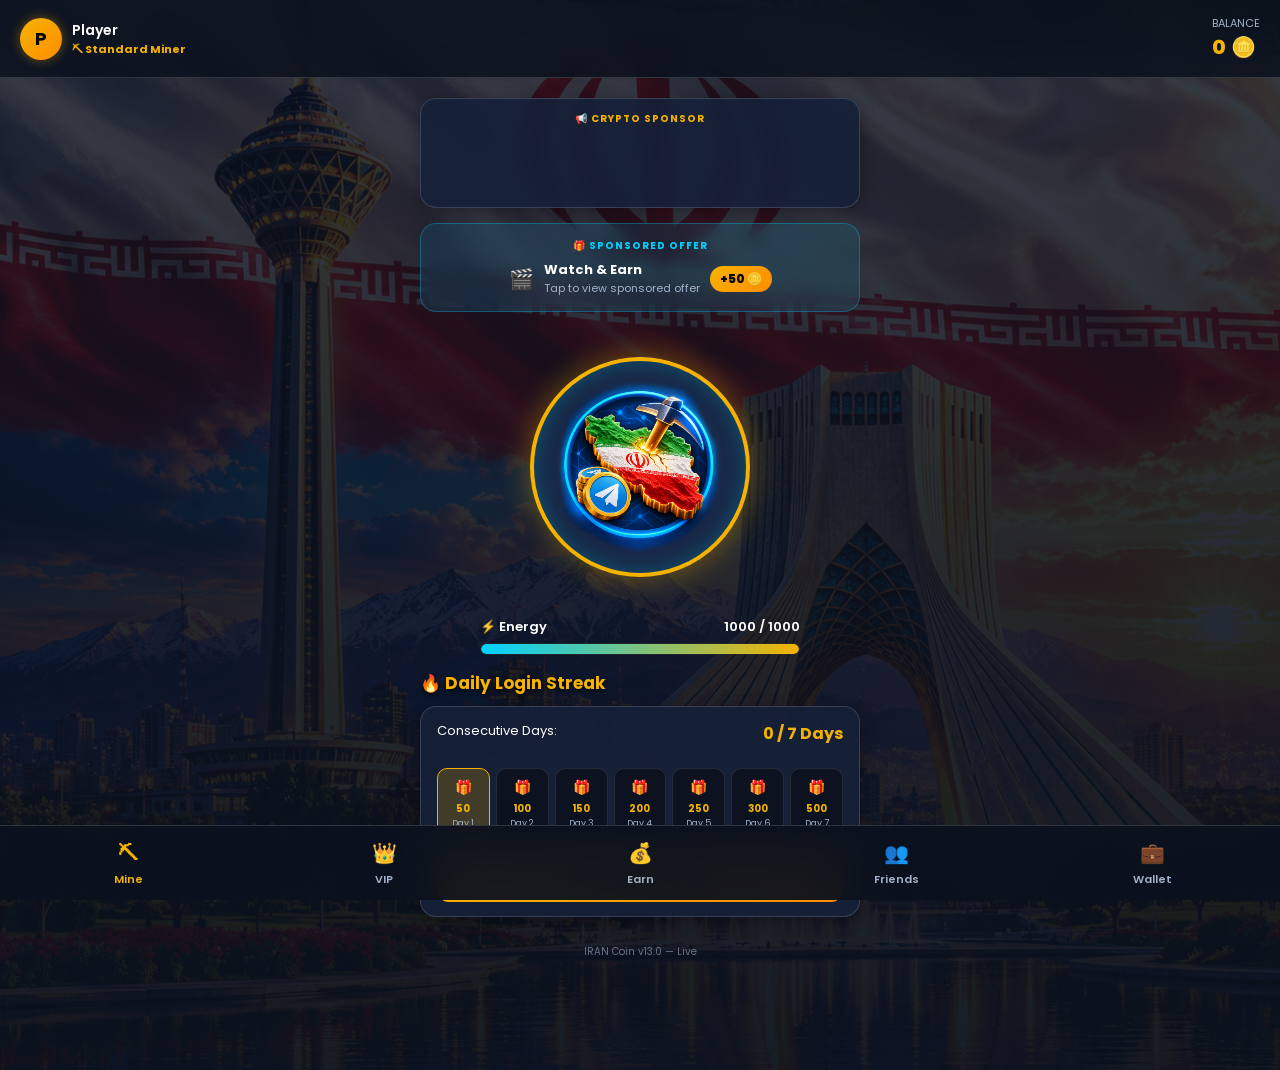
==== commit 7ee6fe95: "Update print statement from 'Hello' to 'Goodbye'" ====
--- a/index.html
+++ b/index.html
@@ -53,7 +53,6 @@
             overflow-x: hidden; padding-bottom: 90px;
         }
 
-        /* ── Header ── */
         .header {
             padding: 15px 20px;
             display: flex; justify-content: space-between; align-items: center;
@@ -84,7 +83,6 @@
             display: flex; align-items: center; gap: 5px;
         }
 
-        /* ── Tabs ── */
         .tab-section {
             display: none !important;
             padding: 20px; flex-direction: column;
@@ -93,7 +91,6 @@
         }
         .tab-section.active-tab { display: flex !important; }
 
-        /* ── Miner ── */
         .miner-area {
             position: relative; margin: 20px auto;
             width: 240px; height: 240px;
@@ -115,7 +112,6 @@
             object-fit: contain; pointer-events: none;
         }
 
-        /* ── Energy Bar ── */
         .energy-box { width: 100%; max-width: 320px; margin-top: 10px; }
         .energy-info {
             display: flex; justify-content: space-between;
@@ -133,7 +129,6 @@
             border-radius: 10px; transition: width 0.2s linear;
         }
 
-        /* ── Float Animation ── */
         .tap-number {
             position: absolute; font-size: 26px; font-weight: 800;
             color: var(--accent-gold);
@@ -146,7 +141,6 @@
             100% { opacity: 0; transform: translateY(-70px) scale(1.3); }
         }
 
-        /* ── A-Ads Banner ── */
         .aads-container {
             width: 100%;
             background: var(--card-bg);
@@ -173,7 +167,6 @@
             margin: auto !important;
         }
 
-        /* ── Monetag Ad Banner ── */
         .monetag-banner {
             width: 100%;
             background: linear-gradient(135deg, 
@@ -208,7 +201,38 @@
             border-radius: 20px;
         }
 
-        /* ── Cards & Titles ── */
+        /* CPX Banner */
+        .cpx-banner {
+            width: 100%;
+            background: linear-gradient(135deg,
+                rgba(16,185,129,0.15),
+                rgba(5,150,105,0.1));
+            border: 1px solid rgba(16,185,129,0.4);
+            border-radius: 16px;
+            padding: 14px;
+            margin-bottom: 15px;
+            cursor: pointer;
+            backdrop-filter: blur(8px);
+            transition: all 0.3s ease;
+        }
+        .cpx-banner:active { transform: scale(0.98); }
+        .cpx-label {
+            font-size: 10px; color: var(--accent-green);
+            text-transform: uppercase; letter-spacing: 1px;
+            margin-bottom: 6px; font-weight: 700;
+            text-align: center;
+        }
+        .cpx-content {
+            display: flex; align-items: center;
+            justify-content: center; gap: 10px;
+        }
+        .cpx-reward {
+            background: linear-gradient(135deg, #10b981, #059669);
+            color: #fff; font-weight: 800;
+            font-size: 12px; padding: 4px 10px;
+            border-radius: 20px;
+        }
+
         .section-title {
             width: 100%; font-size: 17px; font-weight: 700;
             margin: 15px 0 10px 0;
@@ -226,7 +250,6 @@
             backdrop-filter: blur(8px);
         }
 
-        /* ── Buttons ── */
         .action-btn {
             background: var(--btn-grad); color: #000;
             font-weight: 700; font-size: 13px;
@@ -241,9 +264,7 @@
             background: rgba(255,255,255,0.1);
             color: var(--text-muted); cursor: not-allowed;
         }
-        .action-btn:disabled {
-            opacity: 0.5; cursor: not-allowed;
-        }
+        .action-btn:disabled { opacity: 0.5; cursor: not-allowed; }
         .ton-btn {
             background: var(--ton-grad); color: #fff;
             font-weight: 700; font-size: 13px;
@@ -260,21 +281,17 @@
             font-size: 15px; border-radius: 12px;
         }
 
-        /* ── Sponsor Banner ── */
         .sponsor-banner {
             width: 100%;
-            background: linear-gradient(
-                135deg,
+            background: linear-gradient(135deg,
                 rgba(0,136,204,0.3),
-                rgba(0,210,255,0.2)
-            );
+                rgba(0,210,255,0.2));
             border: 1px dashed var(--accent-blue);
             border-radius: 16px; padding: 15px;
             text-align: center; margin-bottom: 15px;
             cursor: pointer; backdrop-filter: blur(10px);
         }
 
-        /* ── VIP Tiers ── */
         .vip-tier-card {
             width: 100%; background: rgba(15,23,42,0.9);
             border: 2px solid var(--accent-gold);
@@ -298,7 +315,6 @@
         }
         @keyframes blink { 50% { opacity: 0.5; } }
 
-        /* ── Lucky Spin ── */
         .wheel-container {
             position: relative; width: 260px; height: 260px;
             margin: 10px auto 20px auto;
@@ -318,7 +334,6 @@
             filter: drop-shadow(0 2px 4px rgba(0,0,0,0.5));
         }
 
-        /* ── Wallet Input ── */
         .wallet-input {
             width: 100%;
             background: rgba(0,0,0,0.5);
@@ -328,7 +343,6 @@
             margin: 10px 0 15px 0; outline: none;
         }
 
-        /* ── Modals ── */
         .modal-overlay {
             position: fixed; top: 0; left: 0;
             width: 100%; height: 100%;
@@ -346,7 +360,6 @@
             box-shadow: 0 0 30px rgba(245,179,0,0.3);
         }
 
-        /* ── Daily Streak ── */
         .streak-grid {
             display: grid; grid-template-columns: repeat(7, 1fr);
             gap: 6px; width: 100%; margin-top: 10px;
@@ -371,7 +384,6 @@
             50%       { box-shadow: 0 0 15px rgba(245,179,0,0.8); }
         }
 
-        /* ── Referral Stats ── */
         .ref-stat-box {
             width: 100%; background: var(--card-bg);
             border: var(--card-border); border-radius: 16px;
@@ -382,11 +394,8 @@
         .ref-stat-item .val {
             font-size: 22px; font-weight: 800; color: var(--accent-gold);
         }
-        .ref-stat-item .lbl {
-            font-size: 11px; color: var(--text-muted);
-        }
-
-        /* ── Toast ── */
+        .ref-stat-item .lbl { font-size: 11px; color: var(--text-muted); }
+
         .toast {
             position: fixed; bottom: 90px; left: 50%;
             transform: translateX(-50%);
@@ -400,13 +409,11 @@
         }
         .toast.show { opacity: 1; }
 
-        /* ── Version Tag ── */
         .version-tag {
             font-size: 10px; color: var(--text-muted);
             text-align: center; margin-top: 15px; opacity: 0.6;
         }
 
-        /* ── Bottom Nav ── */
         .bottom-nav {
             position: fixed; bottom: 0; left: 0;
             width: 100%; height: 75px;
@@ -427,7 +434,6 @@
         .nav-item.active { color: var(--accent-gold); }
         .nav-icon { font-size: 20px; }
 
-        /* ── Ad Loading Overlay ── */
         .ad-loading-overlay {
             position: fixed; top: 0; left: 0;
             width: 100%; height: 100%;
@@ -448,9 +454,6 @@
 </head>
 <body>
 
-<!-- ═══════════════════════════════════════
-     HEADER
-════════════════════════════════════════ -->
 <header class="header">
     <div class="user-profile">
         <div class="avatar-circle" id="userAvatar">
@@ -470,10 +473,8 @@
     </div>
 </header>
 
-<!-- Toast -->
 <div class="toast" id="toastMsg"></div>
 
-<!-- Ad Loading Overlay -->
 <div class="ad-loading-overlay" id="adLoadingOverlay">
     <div class="ad-loading-spinner"></div>
     <p style="color:var(--accent-gold); font-weight:700;">Loading Ad...</p>
@@ -482,33 +483,23 @@
     </p>
 </div>
 
-<!-- ═══════════════════════════════════════
-     TAB 1 : MINE
-════════════════════════════════════════ -->
+<!-- TAB 1: MINE -->
 <div class="tab-section active-tab" id="tab-mine">
 
-    <!-- A-Ads Banner Mine -->
     <div class="aads-container">
         <div class="aads-label">📢 Crypto Sponsor</div>
-        <iframe
-            id="aads-mine"
-            class="aads-iframe"
+        <iframe id="aads-mine" class="aads-iframe"
             src="https://acceptable.a-ads.com/2456226?size=468x60"
-            scrolling="no"
-            frameborder="0"
-            style="height:60px;">
+            scrolling="no" frameborder="0" style="height:60px;">
         </iframe>
     </div>
 
-    <!-- Monetag Rewarded Banner (Mine Tab) -->
     <div class="monetag-banner" onclick="showMonetagRewardedPopup('mine')">
         <div class="monetag-label">🎁 Sponsored Offer</div>
         <div class="monetag-content">
             <span style="font-size:20px;">🎬</span>
             <div style="text-align:left;">
-                <div style="font-size:13px; font-weight:700;">
-                    Watch & Earn
-                </div>
+                <div style="font-size:13px; font-weight:700;">Watch & Earn</div>
                 <div style="font-size:11px; color:var(--text-muted);">
                     Tap to view sponsored offer
                 </div>
@@ -534,7 +525,6 @@
         </div>
     </div>
 
-    <!-- Daily Streak -->
     <div class="section-title">🔥 Daily Login Streak</div>
     <div class="task-card" style="flex-direction:column; gap:12px;">
         <div style="display:flex; justify-content:space-between; width:100%;">
@@ -550,12 +540,10 @@
         </button>
     </div>
 
-    <div class="version-tag">IRAN Coin v13.0 — Monetag + A-Ads Live</div>
+    <div class="version-tag">IRAN Coin v13.0 — Live</div>
 </div>
 
-<!-- ═══════════════════════════════════════
-     TAB 2 : VIP STORE
-════════════════════════════════════════ -->
+<!-- TAB 2: VIP -->
 <div class="tab-section" id="tab-vip">
     <div class="section-title">👑 VIP Passes (TON Crypto)</div>
     <p style="font-size:12px; color:var(--text-muted); 
@@ -563,7 +551,6 @@
         Upgrade using TON. Benefits activate automatically!
     </p>
 
-    <!-- Bronze -->
     <div class="vip-tier-card">
         <div class="vip-tier-header">
             <div class="vip-tier-name">🥉 Bronze VIP</div>
@@ -572,8 +559,7 @@
         <div style="font-size:12px; color:var(--text-muted);">
             ⚡ +2 Coins/Tap | 🔋 1,500 Max Energy | 🎁 +500 Daily
         </div>
-        <button class="ton-btn" id="btn-Bronze"
-                onclick="buyVip('Bronze',0.1)">
+        <button class="ton-btn" id="btn-Bronze" onclick="buyVip('Bronze',0.1)">
             Buy for 0.1 TON 💎
         </button>
         <div id="status-Bronze" class="status-checking" style="display:none;">
@@ -581,7 +567,6 @@
         </div>
     </div>
 
-    <!-- Silver -->
     <div class="vip-tier-card" style="border-color:#c0c0c0;">
         <div class="vip-tier-header">
             <div class="vip-tier-name">🥈 Silver VIP</div>
@@ -590,8 +575,7 @@
         <div style="font-size:12px; color:var(--text-muted);">
             ⚡ +5 Coins/Tap | 🔋 3,000 Max Energy | 🎁 +2,000 Daily
         </div>
-        <button class="ton-btn" id="btn-Silver"
-                onclick="buyVip('Silver',0.5)">
+        <button class="ton-btn" id="btn-Silver" onclick="buyVip('Silver',0.5)">
             Buy for 0.5 TON 💎
         </button>
         <div id="status-Silver" class="status-checking" style="display:none;">
@@ -599,7 +583,6 @@
         </div>
     </div>
 
-    <!-- Gold -->
     <div class="vip-tier-card"
          style="border-color:#ffd700; background:rgba(30,25,10,0.9);">
         <div class="vip-tier-header">
@@ -619,7 +602,6 @@
         </div>
     </div>
 
-    <!-- Diamond -->
     <div class="vip-tier-card"
          style="border-color:#00d2ff; background:rgba(10,30,45,0.9);">
         <div class="vip-tier-header">
@@ -640,26 +622,19 @@
     </div>
 </div>
 
-<!-- ═══════════════════════════════════════
-     TAB 3 : EARN & TASKS
-════════════════════════════════════════ -->
+<!-- TAB 3: EARN -->
 <div class="tab-section" id="tab-earn">
 
-    <!-- A-Ads Banner Earn -->
     <div class="aads-container">
         <div class="aads-label">📢 Crypto Sponsor</div>
-        <iframe
-            id="aads-earn"
-            class="aads-iframe"
+        <iframe id="aads-earn" class="aads-iframe"
             src="https://acceptable.a-ads.com/2456226?size=468x60"
-            scrolling="no"
-            frameborder="0"
-            style="height:60px;">
+            scrolling="no" frameborder="0" style="height:60px;">
         </iframe>
     </div>
 
-    <!-- Monetag Rewarded Interstitial Banner -->
-    <div class="monetag-banner" 
+    <!-- Monetag Banner -->
+    <div class="monetag-banner"
          onclick="showMonetagRewardedPopup('earn')"
          style="border-color:rgba(245,179,0,0.4);">
         <div class="monetag-label" style="color:var(--accent-gold);">
@@ -679,7 +654,23 @@
         </div>
     </div>
 
-    <!-- Sponsor Banner -->
+    <!-- CPX Research Banner - FIX -->
+    <div class="cpx-banner" onclick="openCPX()">
+        <div class="cpx-label">💵 Paid Surveys — Real Money</div>
+        <div class="cpx-content">
+            <span style="font-size:24px;">📋</span>
+            <div style="text-align:left;">
+                <div style="font-size:13px; font-weight:700; color:#fff;">
+                    CPX Research Surveys
+                </div>
+                <div style="font-size:11px; color:var(--text-muted);">
+                    Complete surveys & earn up to 5,000 coins
+                </div>
+            </div>
+            <div class="cpx-reward">+5000 🪙</div>
+        </div>
+    </div>
+
     <div class="sponsor-banner"
          onclick="openTgLink('https://t.me/IRANCoinGroup')">
         <h4 style="color:var(--accent-gold); font-size:14px; margin-bottom:2px;">
@@ -728,7 +719,7 @@
 
     <div class="section-title">🎬 Sponsored Tasks</div>
 
-    <!-- Monetag Rewarded Video Task -->
+    <!-- Watch Ad Task -->
     <div class="task-card">
         <div style="display:flex; align-items:center; gap:12px;">
             <span style="font-size:24px;">🎬</span>
@@ -743,26 +734,10 @@
                 onclick="watchVideoAd()">Watch</button>
     </div>
 
-    <!-- CPX Survey -->
-    <div class="task-card">
-        <div style="display:flex; align-items:center; gap:12px;">
-            <span style="font-size:24px;">📋</span>
-            <div>
-                <h4>CPX Paid Surveys</h4>
-                <span style="font-size:12px; color:var(--accent-gold);">
-                    Up to +5,000 Coins
-                </span>
-            </div>
-        </div>
-        <button class="action-btn" onclick="openCPX()">Start</button>
-    </div>
-
     <div class="section-title">📢 Community Tasks</div>
 
-    <!-- Dynamic Sponsor Tasks -->
     <div id="sponsorTasksContainer"></div>
 
-    <!-- Channel Task -->
     <div class="task-card">
         <div style="display:flex; align-items:center; gap:12px;">
             <span style="font-size:24px;">✈️</span>
@@ -781,7 +756,6 @@
                 )">Join</button>
     </div>
 
-    <!-- Group Task -->
     <div class="task-card">
         <div style="display:flex; align-items:center; gap:12px;">
             <span style="font-size:24px;">💬</span>
@@ -800,12 +774,10 @@
                 )">Join</button>
     </div>
 
-    <div class="version-tag">IRAN Coin v13.0 — Monetag + A-Ads Live</div>
+    <div class="version-tag">IRAN Coin v13.0 — Live</div>
 </div>
 
-<!-- ═══════════════════════════════════════
-     TAB 4 : FRIENDS
-════════════════════════════════════════ -->
+<!-- TAB 4: FRIENDS -->
 <div class="tab-section" id="tab-friends">
     <div class="section-title">👥 Invite Friends</div>
 
@@ -825,8 +797,7 @@
         <h4>Invite Friends & Earn</h4>
         <p style="font-size:13px; color:var(--text-muted); line-height:1.5;">
             Receive <strong style="color:var(--accent-gold);">
-            +50 IRAN Coins</strong> for every friend who joins using
-            your unique invite link.
+            +50 IRAN Coins</strong> for every friend who joins.
         </p>
     </div>
 
@@ -841,9 +812,7 @@
     </button>
 </div>
 
-<!-- ═══════════════════════════════════════
-     TAB 5 : WALLET
-════════════════════════════════════════ -->
+<!-- TAB 5: WALLET -->
 <div class="tab-section" id="tab-wallet">
     <div class="section-title">💼 Withdrawal Hub</div>
     <div class="task-card"
@@ -880,9 +849,7 @@
     </div>
 </div>
 
-<!-- ═══════════════════════════════════════
-     MODALS
-════════════════════════════════════════ -->
+<!-- MODALS -->
 <div class="modal-overlay" id="customModal">
     <div class="modal-card">
         <h3 id="modalTitle"
@@ -899,9 +866,7 @@
     </div>
 </div>
 
-<!-- ═══════════════════════════════════════
-     BOTTOM NAV
-════════════════════════════════════════ -->
+<!-- BOTTOM NAV -->
 <nav class="bottom-nav">
     <div class="nav-item active" onclick="switchTab('tab-mine', this)">
         <span class="nav-icon">⛏</span><span>Mine</span>
@@ -920,20 +885,18 @@
     </div>
 </nav>
 
-<!-- ═══════════════════════════════════════
-     JAVASCRIPT v13.0
-════════════════════════════════════════ -->
 <script>
 "use strict";
 
 /* ─── Constants ─── */
-const ADMIN_WALLET = "UQCcUO7XRuLyf46obnkSUrec5L00yng7sw8Jut04rlLKCSjB";
-const BACKEND_URL  = "https://iran-coin-bot-production.up.railway.app";
-const MONETAG_ZONE = "11894107";
-const AD_COOLDOWN  = 30 * 60 * 1000; // 30 minutes
+const ADMIN_WALLET  = "UQCcUO7XRuLyf46obnkSUrec5L00yng7sw8Jut04rlLKCSjB";
+const BACKEND_URL   = "https://iran-coin-bot-production.up.railway.app";
+const MONETAG_ZONE  = "11894107";
+const CPX_APP_ID    = "36350";
+const AD_COOLDOWN   = 30 * 60 * 1000;
 
 /* ─── Telegram Init ─── */
-const tg = window.Telegram?.WebApp;
+const tg   = window.Telegram?.WebApp;
 if (tg) { try { tg.ready(); tg.expand(); } catch(e){} }
 const user = tg?.initDataUnsafe?.user
           || { id: 979411415, first_name: "Player" };
@@ -948,27 +911,44 @@
 let refCount      = 0;
 let isSpinning    = false;
 
-/* ─── LocalStorage Helpers ─── */
+/* ─── LocalStorage ─── */
 function lsGet(k, def = '') {
-    const v = localStorage.getItem(k);
-    return v !== null ? v : def;
-}
-function lsSet(k, v) { localStorage.setItem(k, String(v)); }
+    try {
+        const v = localStorage.getItem(k);
+        return v !== null ? v : def;
+    } catch(e) { return def; }
+}
+function lsSet(k, v) {
+    try { localStorage.setItem(k, String(v)); } catch(e) {}
+}
 
 function loadLocal() {
-    balance       = parseInt(lsGet('irc_bal',  '0'))    || 0;
-    vipTier       = lsGet('irc_vip',           'Free');
-    tapValue      = parseInt(lsGet('irc_tap',  '1'))    || 1;
-    maxEnergy     = parseInt(lsGet('irc_maxen','1000')) || 1000;
-    vipDailyBonus = parseInt(lsGet('irc_vdaily','0'))   || 0;
-    refCount      = parseInt(lsGet('irc_refs', '0'))    || 0;
+    // سکه‌ها هیچ‌وقت ریست نمیشن
+    const savedBal = parseInt(lsGet('irc_bal', '0'));
+    balance       = isNaN(savedBal) ? 0 : Math.max(0, savedBal);
+    vipTier       = lsGet('irc_vip',    'Free');
+    tapValue      = parseInt(lsGet('irc_tap',   '1'))    || 1;
+    maxEnergy     = parseInt(lsGet('irc_maxen', '1000')) || 1000;
+    vipDailyBonus = parseInt(lsGet('irc_vdaily','0'))    || 0;
+    refCount      = parseInt(lsGet('irc_refs',  '0'))    || 0;
     energy        = maxEnergy;
 }
 
 function saveBalance(val) {
-    balance = Math.max(0, Math.floor(val) || 0);
-    lsSet('irc_bal', balance);
-    updateUI();
+    // محافظت از ریست شدن
+    const newBal = Math.max(0, Math.floor(val) || 0);
+    // فقط اگه بزرگتر یا مساوی صفر بود و منطقی بود ذخیره کن
+    if (newBal >= 0) {
+        balance = newBal;
+        lsSet('irc_bal', balance);
+        updateUI();
+    }
+}
+
+function addCoins(amount) {
+    // همیشه اضافه کن، هیچ‌وقت کم نکن (مگر برداشت)
+    const amt = Math.max(0, Math.floor(amount) || 0);
+    saveBalance(balance + amt);
 }
 
 /* ─── Toast ─── */
@@ -992,19 +972,18 @@
 
 /* ─── UI Update ─── */
 function updateUI() {
-    /* Balance */
     const balEl = document.getElementById('userBalance');
     if (balEl) balEl.innerText = balance.toLocaleString();
+
     const wBal = document.getElementById('walletBalance');
     if (wBal) wBal.innerText = balance.toLocaleString() + ' 🪙';
 
-    /* Energy */
     const enText = document.getElementById('energyText');
     if (enText) enText.innerText = `${energy} / ${maxEnergy}`;
+
     const enFill = document.getElementById('energyFill');
-    if (enFill) enFill.style.width = `${(energy / maxEnergy) * 100}%`;
-
-    /* VIP */
+    if (enFill) enFill.style.width = `${Math.min(100,(energy/maxEnergy)*100)}%`;
+
     if (vipTier !== "Free") {
         const crown = document.getElementById('vipCrown');
         if (crown) crown.style.display = 'block';
@@ -1014,29 +993,29 @@
         if (desc) desc.innerText = `+${vipDailyBonus.toLocaleString()} Coins / 24h`;
     }
 
-    /* VIP Buttons */
     ['Bronze','Silver','Gold','Diamond'].forEach(t => {
         const btn = document.getElementById(`btn-${t}`);
         if (btn && vipTier === t) {
-            btn.innerText = "ACTIVE TIER ✓";
-            btn.className = "ton-btn active-tier-btn";
-            btn.onclick   = null;
+            btn.innerText   = "ACTIVE TIER ✓";
+            btn.className   = "ton-btn active-tier-btn";
+            btn.onclick     = null;
         }
     });
 
-    /* Referral */
     const rcEl = document.getElementById('refCount');
     if (rcEl) rcEl.innerText = refCount;
     const reEl = document.getElementById('refEarned');
     if (reEl) reEl.innerText = (refCount * 50).toLocaleString();
 
-    /* User info */
     const nameEl = document.getElementById('userName');
     if (nameEl) nameEl.innerText = user.first_name || "Player";
+
     const avatarEl = document.getElementById('userAvatar');
-    if (avatarEl && avatarEl.childNodes[0]) {
-        avatarEl.childNodes[0].nodeValue =
-            (user.first_name || "P").charAt(0).toUpperCase();
+    if (avatarEl) {
+        const txt = avatarEl.childNodes[0];
+        if (txt && txt.nodeType === 3) {
+            txt.nodeValue = (user.first_name || "P").charAt(0).toUpperCase();
+        }
     }
 }
 
@@ -1047,19 +1026,36 @@
         if (!res.ok) return;
         const data = await res.json();
 
-        if (typeof data.balance === 'number') {
-            balance = Math.max(balance, data.balance);
+        // سکه‌ها فقط اگه سرور بیشتر داشت آپدیت میشن
+        if (typeof data.balance === 'number' && data.balance > balance) {
+            balance = data.balance;
             lsSet('irc_bal', balance);
         }
-        if (data.vip_tier)   { vipTier = data.vip_tier; lsSet('irc_vip', vipTier); }
-        if (data.tap_value)  { tapValue = data.tap_value; lsSet('irc_tap', tapValue); }
-        if (data.max_energy) { maxEnergy = data.max_energy; lsSet('irc_maxen', maxEnergy); }
-        if (data.referrals)  { refCount = data.referrals; lsSet('irc_refs', refCount); }
-        if (data.vip_daily)  { vipDailyBonus = data.vip_daily; lsSet('irc_vdaily', vipDailyBonus); }
+
+        if (data.vip_tier && data.vip_tier !== 'Free') {
+            vipTier = data.vip_tier;
+            lsSet('irc_vip', vipTier);
+        }
+        if (data.tap_value  && data.tap_value > tapValue) {
+            tapValue = data.tap_value;
+            lsSet('irc_tap', tapValue);
+        }
+        if (data.max_energy && data.max_energy > maxEnergy) {
+            maxEnergy = data.max_energy;
+            lsSet('irc_maxen', maxEnergy);
+        }
+        if (data.referrals)  {
+            refCount = data.referrals;
+            lsSet('irc_refs', refCount);
+        }
+        if (data.vip_daily)  {
+            vipDailyBonus = data.vip_daily;
+            lsSet('irc_vdaily', vipDailyBonus);
+        }
         if (Array.isArray(data.tasks)) renderSponsorTasks(data.tasks);
 
         updateUI();
-    } catch(e) { /* offline */ }
+    } catch(e) { /* offline - سکه‌ها دست نمیخوره */ }
 }
 
 /* ─── Tab Switch ─── */
@@ -1074,10 +1070,8 @@
     if (el) el.classList.add('active');
 
     if (tabId === 'tab-earn') setTimeout(drawWheel, 80);
-
-    /* Lazy load A-Ads */
-    if (tabId === 'tab-mine')  lazyLoadIframe('aads-mine');
-    if (tabId === 'tab-earn')  lazyLoadIframe('aads-earn');
+    if (tabId === 'tab-mine') lazyLoadIframe('aads-mine');
+    if (tabId === 'tab-earn') lazyLoadIframe('aads-earn');
 }
 
 function lazyLoadIframe(id) {
@@ -1096,14 +1090,15 @@
     }
 }, 1000);
 
-/* ─── Tap Mechanics ─── */
+/* ─── Tap ─── */
 const tapBtn = document.getElementById('tapBtn');
-let lastTapTime = 0;
+let lastTapTime  = 0;
+let pendingTaps  = 0;
 
 if (tapBtn) {
     tapBtn.addEventListener('pointerdown', (e) => {
         const now = Date.now();
-        if (now - lastTapTime < 100) return; // max 10 taps/sec
+        if (now - lastTapTime < 100) return;
         lastTapTime = now;
 
         if (energy < tapValue) {
@@ -1112,9 +1107,9 @@
         }
 
         energy -= tapValue;
-        saveBalance(balance + tapValue);
-
-        /* Float number */
+        pendingTaps += tapValue;
+        addCoins(tapValue);
+
         const num = document.createElement('div');
         num.className = 'tap-number';
         num.innerText = `+${tapValue}`;
@@ -1126,14 +1121,16 @@
 
         try { tg?.HapticFeedback?.impactOccurred('light'); } catch(e) {}
 
-        /* Debounced backend sync */
         clearTimeout(tapBtn._syncTimer);
         tapBtn._syncTimer = setTimeout(() => {
-            fetch(`${BACKEND_URL}/api/v1/tap`, {
-                method: "POST",
-                headers: {"Content-Type":"application/json"},
-                body: JSON.stringify({ user_id: user.id, count: tapValue })
-            }).catch(()=>{});
+            if (pendingTaps > 0) {
+                fetch(`${BACKEND_URL}/api/v1/tap`, {
+                    method: "POST",
+                    headers: {"Content-Type":"application/json"},
+                    body: JSON.stringify({ user_id: user.id, count: pendingTaps })
+                }).catch(()=>{});
+                pendingTaps = 0;
+            }
         }, 500);
     });
 }
@@ -1145,7 +1142,7 @@
     else window.open(url, '_blank');
 }
 
-/* ─── Monetag Rewarded Popup ─── */
+/* ─── Monetag ─── */
 function showMonetagRewardedPopup(source) {
     const overlay = document.getElementById('adLoadingOverlay');
     if (overlay) overlay.style.display = 'flex';
@@ -1160,7 +1157,7 @@
     showFn('pop')
         .then(() => {
             if (overlay) overlay.style.display = 'none';
-            saveBalance(balance + 50);
+            addCoins(50);
             showToast('🎉 +50 Coins earned!');
             fetch(`${BACKEND_URL}/api/v1/ads/monetag?telegram_id=${user.id}&source=${source}&reward=50`)
                 .catch(()=>{});
@@ -1171,18 +1168,16 @@
         });
 }
 
-/* ─── Watch Video Ad (Monetag Rewarded) ─── */
+/* ─── Watch Video Ad ─── */
 function watchVideoAd() {
-    const now     = Date.now();
-    const lastAd  = parseInt(lsGet('irc_last_ad', '0')) || 0;
+    const now      = Date.now();
+    const lastAd   = parseInt(lsGet('irc_last_ad', '0')) || 0;
     const btnWatch = document.getElementById('btnWatchVideo');
 
     if (now - lastAd < AD_COOLDOWN) {
         const wait = Math.ceil((AD_COOLDOWN - (now - lastAd)) / 60000);
-        return showAppModal(
-            "PLEASE WAIT",
-            `⏳ Next ad available in ~${wait} minute(s).`
-        );
+        return showAppModal("PLEASE WAIT",
+            `⏳ Next ad available in ~${wait} minute(s).`);
     }
 
     const overlay = document.getElementById('adLoadingOverlay');
@@ -1197,18 +1192,18 @@
                 if (overlay) overlay.style.display = 'none';
                 if (btnWatch) btnWatch.disabled = false;
                 lsSet('irc_last_ad', Date.now());
-                saveBalance(balance + 100);
+                addCoins(100);
                 fetch(`${BACKEND_URL}/api/v1/ads/watch?telegram_id=${user.id}`)
                     .catch(()=>{});
                 showAppModal("REWARD ADDED", "🎉 +100 IRAN Coins added!");
             })
-            .catch((e) => {
+            .catch(() => {
                 if (overlay) overlay.style.display = 'none';
                 if (btnWatch) btnWatch.disabled = false;
-                showAppModal("AD SKIPPED", "⚠️ Please watch the full ad to earn coins.");
+                showAppModal("AD SKIPPED",
+                    "⚠️ Please watch the full ad to earn coins.");
             });
     } else {
-        /* Fallback 5s */
         if (overlay) overlay.style.display = 'none';
         if (btnWatch) btnWatch.disabled = false;
         simulateFallbackAd();
@@ -1228,14 +1223,15 @@
             if (overlay) overlay.style.display = 'none';
             if (btnWatch) btnWatch.disabled = false;
             lsSet('irc_last_ad', Date.now());
-            saveBalance(balance + 100);
-            fetch(`${BACKEND_URL}/api/v1/ads/watch?telegram_id=${user.id}`).catch(()=>{});
+            addCoins(100);
+            fetch(`${BACKEND_URL}/api/v1/ads/watch?telegram_id=${user.id}`)
+                .catch(()=>{});
             showAppModal("REWARD ADDED", "🎉 +100 IRAN Coins added!");
         }
     }, 1000);
 }
 
-/* ─── In-App Interstitial (Auto) ─── */
+/* ─── Monetag In-App ─── */
 function startInAppInterstitial() {
     const showFn = window[`show_${MONETAG_ZONE}`];
     if (typeof showFn !== 'function') return;
@@ -1243,22 +1239,32 @@
         showFn({
             type: 'inApp',
             inAppSettings: {
-                frequency: 2,
-                capping: 0.1,
-                interval: 30,
-                timeout: 5,
-                everyPage: false
+                frequency: 2, capping: 0.1,
+                interval: 30, timeout: 5, everyPage: false
             }
         });
     } catch(e) {}
 }
 
-/* ─── CPX Surveys ─── */
+/* ─── CPX Research - FIXED ─── */
 function openCPX() {
-    const url = `https://offers.cpx-research.com/index.html?app_id=24785` +
-                `&ext_user_id=${user.id}`;
-    if (tg?.openLink) tg.openLink(url);
-    else window.open(url, '_blank');
+    // URL صحیح CPX Research با app_id=36350
+    const cpxUrl = `https://offers.cpx-research.com/index.html` +
+                   `?app_id=${CPX_APP_ID}` +
+                   `&ext_user_id=${user.id}` +
+                   `&username=${encodeURIComponent(user.first_name || 'Player')}` +
+                   `&email=${user.id}@irancoin.app` +
+                   `&subid_1=irancoin` +
+                   `&subid_2=${user.id}`;
+
+    // باز کردن در تلگرام
+    if (tg?.openLink) {
+        tg.openLink(cpxUrl);
+    } else {
+        window.open(cpxUrl, '_blank');
+    }
+
+    showToast('📋 Opening CPX Surveys...');
 }
 
 /* ─── VIP Purchase ─── */
@@ -1280,21 +1286,20 @@
 /* ─── VIP Daily Claim ─── */
 function claimVipDaily() {
     if (vipTier === "Free" || vipDailyBonus <= 0) {
-        return showAppModal(
-            "VIP REQUIRED",
-            "⚠️ Active VIP Pass required to claim daily bonuses!"
-        );
+        return showAppModal("VIP REQUIRED",
+            "⚠️ Active VIP Pass required to claim daily bonuses!");
     }
     const today = new Date().toDateString();
     if (lsGet('irc_vip_claim_date') === today) {
         return showAppModal("CLAIMED TODAY", "⚠️ Come back tomorrow!");
     }
-    saveBalance(balance + vipDailyBonus);
+    addCoins(vipDailyBonus);
     lsSet('irc_vip_claim_date', today);
-    showAppModal("BONUS CLAIMED", `🎉 +${vipDailyBonus.toLocaleString()} VIP Coins!`);
-}
-
-/* ─── Daily Streak ─── */
+    showAppModal("BONUS CLAIMED",
+        `🎉 +${vipDailyBonus.toLocaleString()} VIP Coins!`);
+}
+
+/* ─── Daily Streak - FIXED ─── */
 const STREAK_REWARDS = [50, 100, 150, 200, 250, 300, 500];
 
 function buildStreakGrid() {
@@ -1304,20 +1309,22 @@
     const lastClaim = lsGet('irc_streak_date', '');
     const today     = new Date().toDateString();
     grid.innerHTML  = '';
+
     STREAK_REWARDS.forEach((reward, i) => {
-        const div = document.createElement('div');
-        div.className = 'streak-day';
-        div.innerHTML = `
+        const div       = document.createElement('div');
+        div.className   = 'streak-day';
+        div.innerHTML   = `
             <div style="font-size:14px;">${i < streak ? '✅' : '🎁'}</div>
             <div style="margin-top:3px; color:var(--accent-gold);
                  font-weight:700;">${reward}</div>
             <div style="color:var(--text-muted); font-size:9px;">
                 Day ${i+1}
             </div>`;
-        if (i < streak) div.classList.add('claimed');
+        if (i < streak)                        div.classList.add('claimed');
         if (i === streak && lastClaim !== today) div.classList.add('today');
         grid.appendChild(div);
     });
+
     const sc = document.getElementById('streakCount');
     if (sc) sc.innerText = `${streak} / 7 Days`;
 }
@@ -1325,24 +1332,40 @@
 function claimStreak() {
     const today     = new Date().toDateString();
     const lastClaim = lsGet('irc_streak_date', '');
-    const yesterday = new Date(Date.now() - 86400000).toDateString();
+
     if (lastClaim === today) {
         return showAppModal("ALREADY CLAIMED", "⚠️ Already claimed today!");
     }
+
     let streak = parseInt(lsGet('irc_streak', '0')) || 0;
-    if (lastClaim !== yesterday && lastClaim !== '') streak = 0;
-    const reward = STREAK_REWARDS[streak] || STREAK_REWARDS[6];
+
+    // بررسی دیروز
+    const yesterday = new Date(Date.now() - 86400000).toDateString();
+    if (lastClaim !== yesterday && lastClaim !== '') {
+        // streak شکسته - از اول
+        streak = 0;
+    }
+
+    // پاداش روز فعلی
+    const dayIndex = Math.min(streak, 6);
+    const reward   = STREAK_REWARDS[dayIndex];
+
+    // آپدیت streak
     streak = streak >= 6 ? 0 : streak + 1;
-    saveBalance(balance + reward);
-    lsSet('irc_streak', streak);
+
+    addCoins(reward);
+    lsSet('irc_streak',      streak);
     lsSet('irc_streak_date', today);
     buildStreakGrid();
+
     fetch(`${BACKEND_URL}/api/v1/streak`, {
         method: "POST",
         headers: {"Content-Type":"application/json"},
         body: JSON.stringify({ user_id: user.id, day: streak, reward })
     }).catch(()=>{});
-    showAppModal("STREAK BONUS!", `🔥 Streak Day!\n🎉 +${reward} IRAN Coins!`);
+
+    showAppModal("STREAK BONUS!",
+        `🔥 Day ${dayIndex + 1} Streak!\n🎉 +${reward} IRAN Coins!`);
 }
 
 /* ─── Lucky Spin ─── */
@@ -1351,6 +1374,7 @@
 const prizeValues = [500, 10, 0, 50, 0, 20, 100, 0];
 const colors      = ['#f5b300','#0f172a','#ef4444','#1e293b',
                      '#ef4444','#0f172a','#10b981','#ef4444'];
+let wheelDeg = 0;
 
 function drawWheel() {
     const canvas = document.getElementById("wheelCanvas");
@@ -1379,44 +1403,48 @@
 
 function spinWheel() {
     if (isSpinning) return;
-    const today = new Date().toDateString();
+    const today   = new Date().toDateString();
     if (lsGet('irc_spin_date') === today) {
         return showAppModal("ALREADY SPUN", "⚠️ Try again tomorrow!");
     }
+
     isSpinning = true;
     const spinBtn = document.getElementById('spinBtn');
     if (spinBtn) spinBtn.disabled = true;
 
+    // اولین spin همیشه برنده
     let winIdx;
     if (!lsGet('irc_spin_first')) {
-        winIdx = 0;
+        winIdx = 0; // 500 coins
         lsSet('irc_spin_first', 'done');
     } else {
         winIdx = Math.floor(Math.random() * 8);
     }
 
     const canvas = document.getElementById("wheelCanvas");
-    const deg    = 360 * 5 + (360 - winIdx * 45 - 22.5);
+    const extra  = 360 * 5;
+    const target = extra + (360 - winIdx * 45 - 22.5);
+    wheelDeg     = wheelDeg + target;
+
     if (canvas) {
         canvas.style.transition = "transform 4s cubic-bezier(0.17,0.67,0.12,0.99)";
-        canvas.style.transform  = `rotate(${deg}deg)`;
+        canvas.style.transform  = `rotate(${wheelDeg}deg)`;
     }
 
     setTimeout(() => {
         const prize = prizeValues[winIdx];
-        saveBalance(balance + prize);
+        if (prize > 0) addCoins(prize);
         lsSet('irc_spin_date', today);
         isSpinning = false;
         if (spinBtn) spinBtn.disabled = false;
-        if (canvas) {
-            canvas.style.transition = "none";
-            canvas.style.transform  = `rotate(${deg % 360}deg)`;
-        }
+
         if (prize > 0) {
-            showAppModal("CONGRATULATIONS!", `🎉 You won ${prize} IRAN Coins!`);
+            showAppModal("CONGRATULATIONS!",
+                `🎉 You won ${prize} IRAN Coins!`);
         } else {
             showAppModal("NO LUCK TODAY", `❌ Try again tomorrow!`);
         }
+
         fetch(`${BACKEND_URL}/api/v1/spin`, {
             method: "POST",
             headers: {"Content-Type":"application/json"},
@@ -1434,7 +1462,7 @@
         openTgLink(link);
         btn.innerText = "✅ Check";
         btn.style.background = "linear-gradient(135deg,#10b981,#059669)";
-        btn.style.color = "#fff";
+        btn.style.color      = "#fff";
     } else {
         fetch(`${BACKEND_URL}/api/v1/check_member`, {
             method: "POST",
@@ -1448,8 +1476,8 @@
             if (data.success) {
                 btn.innerText = "Claimed ✓";
                 btn.classList.add('completed');
-                btn.onclick = null;
-                saveBalance(balance + reward);
+                btn.onclick   = null;
+                addCoins(reward);
                 showAppModal("TASK COMPLETED",
                     `🎉 Verified! +${reward} IRAN Coins added.`);
             } else {
@@ -1460,8 +1488,8 @@
         .catch(() => {
             btn.innerText = "Claimed ✓";
             btn.classList.add('completed');
-            btn.onclick = null;
-            saveBalance(balance + reward);
+            btn.onclick   = null;
+            addCoins(reward);
             showAppModal("TASK COMPLETED", `🎉 +${reward} IRAN Coins!`);
         });
     }
@@ -1502,15 +1530,15 @@
     if (!btn || btn.innerText === 'Done ✓') return;
     if (btn.innerText === 'Join') {
         openTgLink(link);
-        btn.innerText = '✅ Check';
-        btn.style.background = "linear-gradient(135deg,#10b981,#059669)";
-        btn.style.color = "#fff";
+        btn.innerText            = '✅ Check';
+        btn.style.background     = "linear-gradient(135deg,#10b981,#059669)";
+        btn.style.color          = "#fff";
     } else {
         lsSet(`irc_task_${taskId}`, 'done');
         btn.innerText = 'Done ✓';
         btn.classList.add('completed');
         btn.disabled  = true;
-        saveBalance(balance + reward);
+        addCoins(reward);
         showAppModal("TASK DONE", `🎉 +${reward} IRAN Coins!`);
     }
 }
@@ -1518,7 +1546,8 @@
 /* ─── Referral ─── */
 function shareReferral() {
     const refLink = `https://t.me/IranCoinEarnBot?start=ref_${user.id}`;
-    const text    = `🚀 Join IRAN Coin & mine crypto! Bonus coins: ${refLink}`;
+    const text    = `🚀 Join IRAN Coin & mine crypto!\n` +
+                    `Use my invite link: ${refLink}`;
     openTgLink(`https://t.me/share/url?url=${encodeURIComponent(refLink)}` +
                `&text=${encodeURIComponent(text)}`);
 }
@@ -1526,8 +1555,8 @@
 function copyReferral() {
     const link = `https://t.me/IranCoinEarnBot?start=ref_${user.id}`;
     navigator.clipboard.writeText(link)
-        .then(() => showToast('📋 Referral link copied!'))
-        .catch(() => showAppModal("COPY LINK", link));
+        .then(()  => showToast('📋 Referral link copied!'))
+        .catch(()  => showAppModal("COPY LINK", link));
 }
 
 /* ─── Withdrawal ─── */
@@ -1539,15 +1568,19 @@
     }
     if (balance < 10000) {
         return showAppModal("MINIMUM LIMIT",
-            `⚠️ Min 10,000 coins required.\nYour balance: ${balance.toLocaleString()}`);
-    }
+            `⚠️ Min 10,000 coins required.\n` +
+            `Your balance: ${balance.toLocaleString()}`);
+    }
+
+    const withdrawAmount = balance;
+
     fetch(`${BACKEND_URL}/api/v1/withdraw`, {
         method: "POST",
         headers: {"Content-Type":"application/json"},
         body: JSON.stringify({
-            telegram_id: user.id,
+            telegram_id:    user.id,
             wallet_address: wallet,
-            amount: balance
+            amount:         withdrawAmount
         })
     })
     .then(() => {
@@ -1558,7 +1591,7 @@
                      border-radius:12px; padding:10px; margin-bottom:8px;
                      font-size:12px; text-align:left;">
                     <span style="color:var(--accent-gold);">
-                        ${balance.toLocaleString()} Coins
+                        ${withdrawAmount.toLocaleString()} Coins
                     </span> →
                     <span style="color:var(--text-muted);">
                         ${wallet.slice(0,8)}...${wallet.slice(-6)}
@@ -1568,12 +1601,12 @@
                     </span>
                 </div>` + hist.innerHTML;
         }
+        // بعد از submit موجودی صفر میشه (چون سرور کم کرده)
         saveBalance(0);
         showAppModal("REQUEST SUBMITTED",
             "✅ Withdrawal sent to admin for review!");
     })
     .catch(() => {
-        saveBalance(0);
         showAppModal("REQUEST SUBMITTED",
             "✅ Withdrawal request submitted!");
     });
@@ -1585,21 +1618,16 @@
     updateUI();
     drawWheel();
     buildStreakGrid();
-
-    /* Load Mine tab A-Ads */
     lazyLoadIframe('aads-mine');
-
-    /* Start Monetag In-App Interstitial after 5s */
     setTimeout(startInAppInterstitial, 5000);
-
-    /* Backend sync */
     syncData();
     setInterval(syncData, 20000);
 
-    /* Auto-repair */
+    // Auto-repair بدون ریست سکه
     setInterval(() => {
         if (isNaN(balance) || balance < 0) {
-            balance = parseInt(lsGet('irc_bal', '0')) || 0;
+            const saved = parseInt(lsGet('irc_bal', '0'));
+            balance = isNaN(saved) ? 0 : Math.max(0, saved);
         }
         const active = document.querySelectorAll('.tab-section.active-tab');
         if (active.length === 0) {
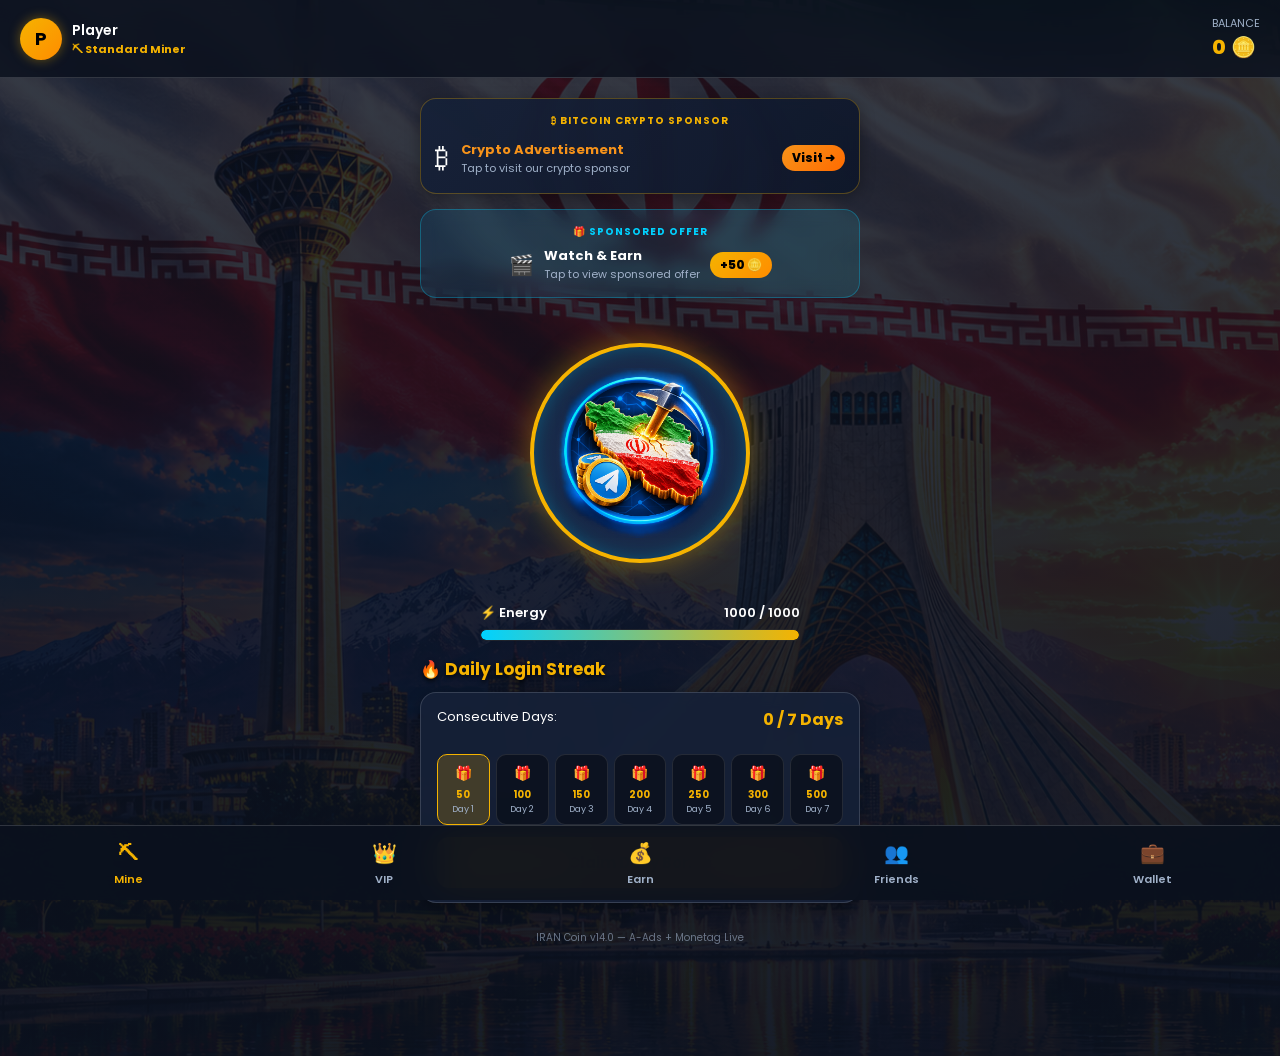
==== commit 072dfeb4: "Upgrade title and styles for version 14.0" ====
--- a/index.html
+++ b/index.html
@@ -4,12 +4,9 @@
     <meta charset="UTF-8">
     <meta name="viewport" content="width=device-width, initial-scale=1.0, 
           maximum-scale=1.0, user-scalable=no">
-    <title>IRAN Coin - Master Build v13.0</title>
+    <title>IRAN Coin - Master Build v14.0</title>
     
-    <!-- Telegram WebApp SDK -->
     <script src="https://telegram.org/js/telegram-web-app.js"></script>
-    
-    <!-- Monetag SDK -->
     <script src='//libtl.com/sdk.js' 
             data-zone='11894107' 
             data-sdk='show_11894107'>
@@ -141,36 +138,46 @@
             100% { opacity: 0; transform: translateY(-70px) scale(1.3); }
         }
 
+        /* ── A-Ads کلیکی ── */
         .aads-container {
             width: 100%;
-            background: var(--card-bg);
-            border: var(--card-border);
+            background: linear-gradient(135deg,
+                rgba(22,33,56,0.95),
+                rgba(15,23,42,0.95));
+            border: 1px solid rgba(245,179,0,0.3);
             border-radius: 16px;
-            padding: 12px;
+            padding: 14px;
             margin-bottom: 15px;
-            text-align: center;
+            cursor: pointer;
             box-shadow: 0 4px 15px rgba(0,0,0,0.3);
             backdrop-filter: blur(8px);
-            min-height: 90px;
-            overflow: visible;
+            transition: all 0.3s ease;
+        }
+        .aads-container:active {
+            transform: scale(0.98);
+            border-color: var(--accent-gold);
         }
         .aads-label {
             font-size: 10px; color: var(--accent-gold);
             text-transform: uppercase; letter-spacing: 1px;
-            margin-bottom: 8px; font-weight: 700;
-        }
-        .aads-iframe {
-            width: 100% !important;
-            height: 60px !important;
-            border: 0 !important;
-            display: block !important;
-            margin: auto !important;
-        }
-
+            margin-bottom: 8px; font-weight: 700; text-align: center;
+        }
+        .aads-content {
+            display: flex; align-items: center;
+            justify-content: center; gap: 12px;
+        }
+        .aads-reward {
+            background: linear-gradient(135deg, #f7931a, #ff6b00);
+            color: #000; font-weight: 800;
+            font-size: 12px; padding: 4px 10px;
+            border-radius: 20px; white-space: nowrap;
+        }
+
+        /* ── Monetag Banner ── */
         .monetag-banner {
             width: 100%;
-            background: linear-gradient(135deg, 
-                rgba(0,136,204,0.15), 
+            background: linear-gradient(135deg,
+                rgba(0,136,204,0.15),
                 rgba(0,210,255,0.1));
             border: 1px solid rgba(0,210,255,0.3);
             border-radius: 16px;
@@ -201,7 +208,7 @@
             border-radius: 20px;
         }
 
-        /* CPX Banner */
+        /* ── CPX Banner ── */
         .cpx-banner {
             width: 100%;
             background: linear-gradient(135deg,
@@ -483,17 +490,27 @@
     </p>
 </div>
 
-<!-- TAB 1: MINE -->
+<!-- ═══ TAB 1: MINE ═══ -->
 <div class="tab-section active-tab" id="tab-mine">
 
-    <div class="aads-container">
-        <div class="aads-label">📢 Crypto Sponsor</div>
-        <iframe id="aads-mine" class="aads-iframe"
-            src="https://acceptable.a-ads.com/2456226?size=468x60"
-            scrolling="no" frameborder="0" style="height:60px;">
-        </iframe>
-    </div>
-
+    <!-- A-Ads کلیکی (به جای iframe) -->
+    <div class="aads-container" onclick="openAadsLink()">
+        <div class="aads-label">₿ Bitcoin Crypto Sponsor</div>
+        <div class="aads-content">
+            <span style="font-size:28px;">₿</span>
+            <div style="text-align:left; flex:1;">
+                <div style="font-size:13px; font-weight:700; color:#f7931a;">
+                    Crypto Advertisement
+                </div>
+                <div style="font-size:11px; color:var(--text-muted);">
+                    Tap to visit our crypto sponsor
+                </div>
+            </div>
+            <div class="aads-reward">Visit ➜</div>
+        </div>
+    </div>
+
+    <!-- Monetag -->
     <div class="monetag-banner" onclick="showMonetagRewardedPopup('mine')">
         <div class="monetag-label">🎁 Sponsored Offer</div>
         <div class="monetag-content">
@@ -540,13 +557,13 @@
         </button>
     </div>
 
-    <div class="version-tag">IRAN Coin v13.0 — Live</div>
+    <div class="version-tag">IRAN Coin v14.0 — A-Ads + Monetag Live</div>
 </div>
 
-<!-- TAB 2: VIP -->
+<!-- ═══ TAB 2: VIP ═══ -->
 <div class="tab-section" id="tab-vip">
     <div class="section-title">👑 VIP Passes (TON Crypto)</div>
-    <p style="font-size:12px; color:var(--text-muted); 
+    <p style="font-size:12px; color:var(--text-muted);
        text-align:center; margin-bottom:15px;">
         Upgrade using TON. Benefits activate automatically!
     </p>
@@ -622,18 +639,27 @@
     </div>
 </div>
 
-<!-- TAB 3: EARN -->
+<!-- ═══ TAB 3: EARN ═══ -->
 <div class="tab-section" id="tab-earn">
 
-    <div class="aads-container">
-        <div class="aads-label">📢 Crypto Sponsor</div>
-        <iframe id="aads-earn" class="aads-iframe"
-            src="https://acceptable.a-ads.com/2456226?size=468x60"
-            scrolling="no" frameborder="0" style="height:60px;">
-        </iframe>
-    </div>
-
-    <!-- Monetag Banner -->
+    <!-- A-Ads کلیکی -->
+    <div class="aads-container" onclick="openAadsLink()">
+        <div class="aads-label">₿ Bitcoin Crypto Sponsor</div>
+        <div class="aads-content">
+            <span style="font-size:28px;">₿</span>
+            <div style="text-align:left; flex:1;">
+                <div style="font-size:13px; font-weight:700; color:#f7931a;">
+                    Crypto Advertisement
+                </div>
+                <div style="font-size:11px; color:var(--text-muted);">
+                    Tap to visit our crypto sponsor
+                </div>
+            </div>
+            <div class="aads-reward">Visit ➜</div>
+        </div>
+    </div>
+
+    <!-- Monetag -->
     <div class="monetag-banner"
          onclick="showMonetagRewardedPopup('earn')"
          style="border-color:rgba(245,179,0,0.4);">
@@ -654,12 +680,12 @@
         </div>
     </div>
 
-    <!-- CPX Research Banner - FIX -->
+    <!-- CPX Research -->
     <div class="cpx-banner" onclick="openCPX()">
         <div class="cpx-label">💵 Paid Surveys — Real Money</div>
         <div class="cpx-content">
             <span style="font-size:24px;">📋</span>
-            <div style="text-align:left;">
+            <div style="text-align:left; flex:1;">
                 <div style="font-size:13px; font-weight:700; color:#fff;">
                     CPX Research Surveys
                 </div>
@@ -698,7 +724,7 @@
         </button>
     </div>
 
-    <!-- VIP Daily Bonus -->
+    <!-- VIP Daily -->
     <div class="section-title">👑 Active VIP Daily Bonus</div>
     <div class="task-card">
         <div style="display:flex; align-items:center; gap:12px;">
@@ -719,7 +745,7 @@
 
     <div class="section-title">🎬 Sponsored Tasks</div>
 
-    <!-- Watch Ad Task -->
+    <!-- Watch Ad -->
     <div class="task-card">
         <div style="display:flex; align-items:center; gap:12px;">
             <span style="font-size:24px;">🎬</span>
@@ -774,10 +800,10 @@
                 )">Join</button>
     </div>
 
-    <div class="version-tag">IRAN Coin v13.0 — Live</div>
+    <div class="version-tag">IRAN Coin v14.0 — A-Ads + Monetag Live</div>
 </div>
 
-<!-- TAB 4: FRIENDS -->
+<!-- ═══ TAB 4: FRIENDS ═══ -->
 <div class="tab-section" id="tab-friends">
     <div class="section-title">👥 Invite Friends</div>
 
@@ -812,7 +838,7 @@
     </button>
 </div>
 
-<!-- TAB 5: WALLET -->
+<!-- ═══ TAB 5: WALLET ═══ -->
 <div class="tab-section" id="tab-wallet">
     <div class="section-title">💼 Withdrawal Hub</div>
     <div class="task-card"
@@ -849,7 +875,7 @@
     </div>
 </div>
 
-<!-- MODALS -->
+<!-- MODAL -->
 <div class="modal-overlay" id="customModal">
     <div class="modal-card">
         <h3 id="modalTitle"
@@ -888,14 +914,13 @@
 <script>
 "use strict";
 
-/* ─── Constants ─── */
-const ADMIN_WALLET  = "UQCcUO7XRuLyf46obnkSUrec5L00yng7sw8Jut04rlLKCSjB";
-const BACKEND_URL   = "https://iran-coin-bot-production.up.railway.app";
-const MONETAG_ZONE  = "11894107";
-const CPX_APP_ID    = "36350";
-const AD_COOLDOWN   = 30 * 60 * 1000;
-
-/* ─── Telegram Init ─── */
+const ADMIN_WALLET = "UQCcUO7XRuLyf46obnkSUrec5L00yng7sw8Jut04rlLKCSjB";
+const BACKEND_URL  = "https://iran-coin-bot-production.up.railway.app";
+const MONETAG_ZONE = "11894107";
+const CPX_APP_ID   = "36350";
+const AD_COOLDOWN  = 30 * 60 * 1000;
+
+/* ─── Telegram ─── */
 const tg   = window.Telegram?.WebApp;
 if (tg) { try { tg.ready(); tg.expand(); } catch(e){} }
 const user = tg?.initDataUnsafe?.user
@@ -910,45 +935,38 @@
 let vipDailyBonus = 0;
 let refCount      = 0;
 let isSpinning    = false;
+let wheelDeg      = 0;
 
 /* ─── LocalStorage ─── */
 function lsGet(k, def = '') {
-    try {
-        const v = localStorage.getItem(k);
-        return v !== null ? v : def;
-    } catch(e) { return def; }
+    try { const v = localStorage.getItem(k); return v !== null ? v : def; }
+    catch(e) { return def; }
 }
 function lsSet(k, v) {
     try { localStorage.setItem(k, String(v)); } catch(e) {}
 }
 
 function loadLocal() {
-    // سکه‌ها هیچ‌وقت ریست نمیشن
     const savedBal = parseInt(lsGet('irc_bal', '0'));
-    balance       = isNaN(savedBal) ? 0 : Math.max(0, savedBal);
-    vipTier       = lsGet('irc_vip',    'Free');
-    tapValue      = parseInt(lsGet('irc_tap',   '1'))    || 1;
-    maxEnergy     = parseInt(lsGet('irc_maxen', '1000')) || 1000;
-    vipDailyBonus = parseInt(lsGet('irc_vdaily','0'))    || 0;
-    refCount      = parseInt(lsGet('irc_refs',  '0'))    || 0;
-    energy        = maxEnergy;
+    balance        = isNaN(savedBal) ? 0 : Math.max(0, savedBal);
+    vipTier        = lsGet('irc_vip',    'Free');
+    tapValue       = parseInt(lsGet('irc_tap',   '1'))    || 1;
+    maxEnergy      = parseInt(lsGet('irc_maxen', '1000')) || 1000;
+    vipDailyBonus  = parseInt(lsGet('irc_vdaily','0'))    || 0;
+    refCount       = parseInt(lsGet('irc_refs',  '0'))    || 0;
+    energy         = maxEnergy;
 }
 
 function saveBalance(val) {
-    // محافظت از ریست شدن
     const newBal = Math.max(0, Math.floor(val) || 0);
-    // فقط اگه بزرگتر یا مساوی صفر بود و منطقی بود ذخیره کن
-    if (newBal >= 0) {
-        balance = newBal;
-        lsSet('irc_bal', balance);
-        updateUI();
-    }
+    balance = newBal;
+    lsSet('irc_bal', balance);
+    updateUI();
 }
 
 function addCoins(amount) {
-    // همیشه اضافه کن، هیچ‌وقت کم نکن (مگر برداشت)
     const amt = Math.max(0, Math.floor(amount) || 0);
-    saveBalance(balance + amt);
+    if (amt > 0) saveBalance(balance + amt);
 }
 
 /* ─── Toast ─── */
@@ -970,92 +988,76 @@
     document.getElementById('customModal').style.display = 'none';
 }
 
-/* ─── UI Update ─── */
+/* ─── UI ─── */
 function updateUI() {
     const balEl = document.getElementById('userBalance');
     if (balEl) balEl.innerText = balance.toLocaleString();
-
     const wBal = document.getElementById('walletBalance');
     if (wBal) wBal.innerText = balance.toLocaleString() + ' 🪙';
-
     const enText = document.getElementById('energyText');
     if (enText) enText.innerText = `${energy} / ${maxEnergy}`;
-
     const enFill = document.getElementById('energyFill');
-    if (enFill) enFill.style.width = `${Math.min(100,(energy/maxEnergy)*100)}%`;
-
+    if (enFill) enFill.style.width =
+        `${Math.min(100,(energy/maxEnergy)*100)}%`;
     if (vipTier !== "Free") {
         const crown = document.getElementById('vipCrown');
         if (crown) crown.style.display = 'block';
         const tag = document.getElementById('userLevelTag');
         if (tag) tag.innerText = `👑 ${vipTier} VIP`;
         const desc = document.getElementById('vipDailyDesc');
-        if (desc) desc.innerText = `+${vipDailyBonus.toLocaleString()} Coins / 24h`;
-    }
-
+        if (desc) desc.innerText =
+            `+${vipDailyBonus.toLocaleString()} Coins / 24h`;
+    }
     ['Bronze','Silver','Gold','Diamond'].forEach(t => {
         const btn = document.getElementById(`btn-${t}`);
         if (btn && vipTier === t) {
-            btn.innerText   = "ACTIVE TIER ✓";
-            btn.className   = "ton-btn active-tier-btn";
-            btn.onclick     = null;
+            btn.innerText = "ACTIVE TIER ✓";
+            btn.className = "ton-btn active-tier-btn";
+            btn.onclick   = null;
         }
     });
-
     const rcEl = document.getElementById('refCount');
     if (rcEl) rcEl.innerText = refCount;
     const reEl = document.getElementById('refEarned');
     if (reEl) reEl.innerText = (refCount * 50).toLocaleString();
-
     const nameEl = document.getElementById('userName');
     if (nameEl) nameEl.innerText = user.first_name || "Player";
-
     const avatarEl = document.getElementById('userAvatar');
     if (avatarEl) {
         const txt = avatarEl.childNodes[0];
-        if (txt && txt.nodeType === 3) {
-            txt.nodeValue = (user.first_name || "P").charAt(0).toUpperCase();
-        }
-    }
-}
-
-/* ─── Backend Sync ─── */
+        if (txt && txt.nodeType === 3)
+            txt.nodeValue = (user.first_name||"P").charAt(0).toUpperCase();
+    }
+}
+
+/* ─── Sync ─── */
 async function syncData() {
     try {
         const res = await fetch(`${BACKEND_URL}/api/v1/user/${user.id}`);
         if (!res.ok) return;
         const data = await res.json();
-
-        // سکه‌ها فقط اگه سرور بیشتر داشت آپدیت میشن
         if (typeof data.balance === 'number' && data.balance > balance) {
             balance = data.balance;
             lsSet('irc_bal', balance);
         }
-
         if (data.vip_tier && data.vip_tier !== 'Free') {
-            vipTier = data.vip_tier;
-            lsSet('irc_vip', vipTier);
-        }
-        if (data.tap_value  && data.tap_value > tapValue) {
-            tapValue = data.tap_value;
-            lsSet('irc_tap', tapValue);
+            vipTier = data.vip_tier; lsSet('irc_vip', vipTier);
+        }
+        if (data.tap_value  && data.tap_value  > tapValue) {
+            tapValue  = data.tap_value;  lsSet('irc_tap',   tapValue);
         }
         if (data.max_energy && data.max_energy > maxEnergy) {
-            maxEnergy = data.max_energy;
-            lsSet('irc_maxen', maxEnergy);
-        }
-        if (data.referrals)  {
-            refCount = data.referrals;
-            lsSet('irc_refs', refCount);
-        }
-        if (data.vip_daily)  {
-            vipDailyBonus = data.vip_daily;
-            lsSet('irc_vdaily', vipDailyBonus);
+            maxEnergy = data.max_energy; lsSet('irc_maxen', maxEnergy);
+        }
+        if (data.referrals) {
+            refCount = data.referrals; lsSet('irc_refs', refCount);
+        }
+        if (data.vip_daily) {
+            vipDailyBonus = data.vip_daily; lsSet('irc_vdaily', vipDailyBonus);
         }
         if (Array.isArray(data.tasks)) renderSponsorTasks(data.tasks);
-
         updateUI();
-    } catch(e) { /* offline - سکه‌ها دست نمیخوره */ }
+    } catch(e) {}
 }
 
 /* ─── Tab Switch ─── */
@@ -1064,48 +1066,35 @@
             .forEach(t => t.classList.remove('active-tab'));
     const target = document.getElementById(tabId);
     if (target) target.classList.add('active-tab');
-
     document.querySelectorAll('.nav-item')
             .forEach(n => n.classList.remove('active'));
     if (el) el.classList.add('active');
-
     if (tabId === 'tab-earn') setTimeout(drawWheel, 80);
-    if (tabId === 'tab-mine') lazyLoadIframe('aads-mine');
-    if (tabId === 'tab-earn') lazyLoadIframe('aads-earn');
-}
-
-function lazyLoadIframe(id) {
-    const iframe = document.getElementById(id);
-    if (!iframe || iframe.dataset.loaded) return;
-    const src = iframe.src;
-    iframe.src = '';
-    setTimeout(() => { iframe.src = src; iframe.dataset.loaded = "1"; }, 150);
-}
-
-/* ─── Energy Recharge ─── */
+}
+
+/* ─── Energy ─── */
 setInterval(() => {
     if (energy < maxEnergy) {
-        energy = Math.min(maxEnergy, energy + (vipTier !== "Free" ? 4 : 2));
+        energy = Math.min(maxEnergy,
+            energy + (vipTier !== "Free" ? 4 : 2));
         updateUI();
     }
 }, 1000);
 
 /* ─── Tap ─── */
-const tapBtn = document.getElementById('tapBtn');
-let lastTapTime  = 0;
-let pendingTaps  = 0;
+const tapBtn    = document.getElementById('tapBtn');
+let lastTapTime = 0;
+let pendingTaps = 0;
 
 if (tapBtn) {
     tapBtn.addEventListener('pointerdown', (e) => {
         const now = Date.now();
         if (now - lastTapTime < 100) return;
         lastTapTime = now;
-
         if (energy < tapValue) {
             showToast('⚡ Out of energy! Recharging...');
             return;
         }
-
         energy -= tapValue;
         pendingTaps += tapValue;
         addCoins(tapValue);
@@ -1114,11 +1103,10 @@
         num.className = 'tap-number';
         num.innerText = `+${tapValue}`;
         const rect = tapBtn.getBoundingClientRect();
-        num.style.left = `${(e.clientX || 110) - rect.left}px`;
-        num.style.top  = `${(e.clientY || 110) - rect.top}px`;
+        num.style.left = `${(e.clientX||110) - rect.left}px`;
+        num.style.top  = `${(e.clientY||110) - rect.top}px`;
         tapBtn.parentElement.appendChild(num);
         setTimeout(() => num.remove(), 800);
-
         try { tg?.HapticFeedback?.impactOccurred('light'); } catch(e) {}
 
         clearTimeout(tapBtn._syncTimer);
@@ -1127,7 +1115,9 @@
                 fetch(`${BACKEND_URL}/api/v1/tap`, {
                     method: "POST",
                     headers: {"Content-Type":"application/json"},
-                    body: JSON.stringify({ user_id: user.id, count: pendingTaps })
+                    body: JSON.stringify({
+                        user_id: user.id, count: pendingTaps
+                    })
                 }).catch(()=>{});
                 pendingTaps = 0;
             }
@@ -1142,24 +1132,31 @@
     else window.open(url, '_blank');
 }
 
+/* ─── A-Ads کلیکی - درآمد واقعی ─── */
+function openAadsLink() {
+    // این لینک کلیک واقعی ثبت میکنه و درآمد میده
+    const url = `https://a-ads.com/?partner=2456226`;
+    openTgLink(url);
+    showToast('₿ Opening crypto sponsor...');
+}
+
 /* ─── Monetag ─── */
 function showMonetagRewardedPopup(source) {
     const overlay = document.getElementById('adLoadingOverlay');
     if (overlay) overlay.style.display = 'flex';
-
     const showFn = window[`show_${MONETAG_ZONE}`];
     if (typeof showFn !== 'function') {
         if (overlay) overlay.style.display = 'none';
         showToast('⚠️ Ad not available right now');
         return;
     }
-
     showFn('pop')
         .then(() => {
             if (overlay) overlay.style.display = 'none';
             addCoins(50);
             showToast('🎉 +50 Coins earned!');
-            fetch(`${BACKEND_URL}/api/v1/ads/monetag?telegram_id=${user.id}&source=${source}&reward=50`)
+            fetch(`${BACKEND_URL}/api/v1/ads/monetag` +
+                  `?telegram_id=${user.id}&source=${source}&reward=50`)
                 .catch(()=>{});
         })
         .catch(() => {
@@ -1168,24 +1165,20 @@
         });
 }
 
-/* ─── Watch Video Ad ─── */
+/* ─── Watch Video ─── */
 function watchVideoAd() {
     const now      = Date.now();
-    const lastAd   = parseInt(lsGet('irc_last_ad', '0')) || 0;
+    const lastAd   = parseInt(lsGet('irc_last_ad','0')) || 0;
     const btnWatch = document.getElementById('btnWatchVideo');
-
     if (now - lastAd < AD_COOLDOWN) {
-        const wait = Math.ceil((AD_COOLDOWN - (now - lastAd)) / 60000);
+        const wait = Math.ceil((AD_COOLDOWN-(now-lastAd))/60000);
         return showAppModal("PLEASE WAIT",
             `⏳ Next ad available in ~${wait} minute(s).`);
     }
-
     const overlay = document.getElementById('adLoadingOverlay');
     if (overlay) overlay.style.display = 'flex';
     if (btnWatch) btnWatch.disabled = true;
-
     const showFn = window[`show_${MONETAG_ZONE}`];
-
     if (typeof showFn === 'function') {
         showFn('pop')
             .then(() => {
@@ -1195,7 +1188,7 @@
                 addCoins(100);
                 fetch(`${BACKEND_URL}/api/v1/ads/watch?telegram_id=${user.id}`)
                     .catch(()=>{});
-                showAppModal("REWARD ADDED", "🎉 +100 IRAN Coins added!");
+                showAppModal("REWARD ADDED","🎉 +100 IRAN Coins added!");
             })
             .catch(() => {
                 if (overlay) overlay.style.display = 'none';
@@ -1226,7 +1219,7 @@
             addCoins(100);
             fetch(`${BACKEND_URL}/api/v1/ads/watch?telegram_id=${user.id}`)
                 .catch(()=>{});
-            showAppModal("REWARD ADDED", "🎉 +100 IRAN Coins added!");
+            showAppModal("REWARD ADDED","🎉 +100 IRAN Coins added!");
         }
     }, 1000);
 }
@@ -1246,28 +1239,22 @@
     } catch(e) {}
 }
 
-/* ─── CPX Research - FIXED ─── */
+/* ─── CPX Research ─── */
 function openCPX() {
-    // URL صحیح CPX Research با app_id=36350
-    const cpxUrl = `https://offers.cpx-research.com/index.html` +
-                   `?app_id=${CPX_APP_ID}` +
-                   `&ext_user_id=${user.id}` +
-                   `&username=${encodeURIComponent(user.first_name || 'Player')}` +
-                   `&email=${user.id}@irancoin.app` +
-                   `&subid_1=irancoin` +
-                   `&subid_2=${user.id}`;
-
-    // باز کردن در تلگرام
-    if (tg?.openLink) {
-        tg.openLink(cpxUrl);
-    } else {
-        window.open(cpxUrl, '_blank');
-    }
-
+    const cpxUrl =
+        `https://offers.cpx-research.com/index.html` +
+        `?app_id=${CPX_APP_ID}` +
+        `&ext_user_id=${user.id}` +
+        `&username=${encodeURIComponent(user.first_name||'Player')}` +
+        `&email=${user.id}@irancoin.app` +
+        `&subid_1=irancoin` +
+        `&subid_2=${user.id}`;
+    if (tg?.openLink) tg.openLink(cpxUrl);
+    else window.open(cpxUrl, '_blank');
     showToast('📋 Opening CPX Surveys...');
 }
 
-/* ─── VIP Purchase ─── */
+/* ─── VIP ─── */
 function buyVip(tier, amount) {
     const nanoTon = Math.round(amount * 1_000_000_000);
     const memo    = `VIP_${tier}_${user.id}`;
@@ -1276,14 +1263,11 @@
     window.open(tonUrl, '_blank');
     const statusEl = document.getElementById(`status-${tier}`);
     if (statusEl) statusEl.style.display = "block";
-    showAppModal(
-        "⏳ VERIFICATION PENDING",
+    showAppModal("⏳ VERIFICATION PENDING",
         `TON Wallet opened for ${amount} TON (${tier} VIP).\n\n` +
-        `Memo: ${memo}\n\nVIP activates after blockchain confirmation!`
-    );
-}
-
-/* ─── VIP Daily Claim ─── */
+        `Memo: ${memo}\n\nVIP activates after blockchain confirmation!`);
+}
+
 function claimVipDaily() {
     if (vipTier === "Free" || vipDailyBonus <= 0) {
         return showAppModal("VIP REQUIRED",
@@ -1291,7 +1275,7 @@
     }
     const today = new Date().toDateString();
     if (lsGet('irc_vip_claim_date') === today) {
-        return showAppModal("CLAIMED TODAY", "⚠️ Come back tomorrow!");
+        return showAppModal("CLAIMED TODAY","⚠️ Come back tomorrow!");
     }
     addCoins(vipDailyBonus);
     lsSet('irc_vip_claim_date', today);
@@ -1299,152 +1283,125 @@
         `🎉 +${vipDailyBonus.toLocaleString()} VIP Coins!`);
 }
 
-/* ─── Daily Streak - FIXED ─── */
+/* ─── Streak ─── */
 const STREAK_REWARDS = [50, 100, 150, 200, 250, 300, 500];
 
 function buildStreakGrid() {
     const grid = document.getElementById('streakGrid');
     if (!grid) return;
-    const streak    = parseInt(lsGet('irc_streak', '0')) || 0;
-    const lastClaim = lsGet('irc_streak_date', '');
+    const streak    = parseInt(lsGet('irc_streak','0')) || 0;
+    const lastClaim = lsGet('irc_streak_date','');
     const today     = new Date().toDateString();
     grid.innerHTML  = '';
-
     STREAK_REWARDS.forEach((reward, i) => {
-        const div       = document.createElement('div');
-        div.className   = 'streak-day';
-        div.innerHTML   = `
+        const div     = document.createElement('div');
+        div.className = 'streak-day';
+        div.innerHTML = `
             <div style="font-size:14px;">${i < streak ? '✅' : '🎁'}</div>
             <div style="margin-top:3px; color:var(--accent-gold);
                  font-weight:700;">${reward}</div>
             <div style="color:var(--text-muted); font-size:9px;">
-                Day ${i+1}
-            </div>`;
-        if (i < streak)                        div.classList.add('claimed');
+                Day ${i+1}</div>`;
+        if (i < streak)                          div.classList.add('claimed');
         if (i === streak && lastClaim !== today) div.classList.add('today');
         grid.appendChild(div);
     });
-
     const sc = document.getElementById('streakCount');
     if (sc) sc.innerText = `${streak} / 7 Days`;
 }
 
 function claimStreak() {
     const today     = new Date().toDateString();
-    const lastClaim = lsGet('irc_streak_date', '');
-
+    const lastClaim = lsGet('irc_streak_date','');
     if (lastClaim === today) {
-        return showAppModal("ALREADY CLAIMED", "⚠️ Already claimed today!");
-    }
-
-    let streak = parseInt(lsGet('irc_streak', '0')) || 0;
-
-    // بررسی دیروز
-    const yesterday = new Date(Date.now() - 86400000).toDateString();
-    if (lastClaim !== yesterday && lastClaim !== '') {
-        // streak شکسته - از اول
-        streak = 0;
-    }
-
-    // پاداش روز فعلی
-    const dayIndex = Math.min(streak, 6);
-    const reward   = STREAK_REWARDS[dayIndex];
-
-    // آپدیت streak
-    streak = streak >= 6 ? 0 : streak + 1;
-
+        return showAppModal("ALREADY CLAIMED","⚠️ Already claimed today!");
+    }
+    let streak    = parseInt(lsGet('irc_streak','0')) || 0;
+    const yesterday = new Date(Date.now()-86400000).toDateString();
+    if (lastClaim !== yesterday && lastClaim !== '') streak = 0;
+    const dayIndex  = Math.min(streak, 6);
+    const reward    = STREAK_REWARDS[dayIndex];
+    streak          = streak >= 6 ? 0 : streak + 1;
     addCoins(reward);
     lsSet('irc_streak',      streak);
     lsSet('irc_streak_date', today);
     buildStreakGrid();
-
     fetch(`${BACKEND_URL}/api/v1/streak`, {
         method: "POST",
         headers: {"Content-Type":"application/json"},
         body: JSON.stringify({ user_id: user.id, day: streak, reward })
     }).catch(()=>{});
-
     showAppModal("STREAK BONUS!",
-        `🔥 Day ${dayIndex + 1} Streak!\n🎉 +${reward} IRAN Coins!`);
-}
-
-/* ─── Lucky Spin ─── */
+        `🔥 Day ${dayIndex+1} Streak!\n🎉 +${reward} IRAN Coins!`);
+}
+
+/* ─── Spin ─── */
 const prizeLabels = ["500🪙","10🪙","TRY AGAIN❌","50🪙",
                      "NO LUCK❌","20🪙","100🪙","TRY AGAIN❌"];
 const prizeValues = [500, 10, 0, 50, 0, 20, 100, 0];
 const colors      = ['#f5b300','#0f172a','#ef4444','#1e293b',
                      '#ef4444','#0f172a','#10b981','#ef4444'];
-let wheelDeg = 0;
 
 function drawWheel() {
     const canvas = document.getElementById("wheelCanvas");
     if (!canvas) return;
     const ctx = canvas.getContext("2d");
-    const arc = (2 * Math.PI) / 8;
-    ctx.clearRect(0, 0, 260, 260);
+    const arc = (2*Math.PI)/8;
+    ctx.clearRect(0,0,260,260);
     for (let i = 0; i < 8; i++) {
         const angle = i * arc;
         ctx.beginPath();
         ctx.fillStyle = colors[i];
-        ctx.moveTo(130, 130);
-        ctx.arc(130, 130, 125, angle, angle + arc);
-        ctx.lineTo(130, 130);
+        ctx.moveTo(130,130);
+        ctx.arc(130,130,125,angle,angle+arc);
+        ctx.lineTo(130,130);
         ctx.fill();
         ctx.save();
-        ctx.translate(130, 130);
-        ctx.rotate(angle + arc / 2);
-        ctx.textAlign = "right";
-        ctx.fillStyle = "#fff";
-        ctx.font = "bold 11px Poppins";
-        ctx.fillText(prizeLabels[i], 115, 4);
+        ctx.translate(130,130);
+        ctx.rotate(angle+arc/2);
+        ctx.textAlign  = "right";
+        ctx.fillStyle  = "#fff";
+        ctx.font       = "bold 11px Poppins";
+        ctx.fillText(prizeLabels[i],115,4);
         ctx.restore();
     }
 }
 
 function spinWheel() {
     if (isSpinning) return;
-    const today   = new Date().toDateString();
+    const today = new Date().toDateString();
     if (lsGet('irc_spin_date') === today) {
-        return showAppModal("ALREADY SPUN", "⚠️ Try again tomorrow!");
-    }
-
+        return showAppModal("ALREADY SPUN","⚠️ Try again tomorrow!");
+    }
     isSpinning = true;
     const spinBtn = document.getElementById('spinBtn');
     if (spinBtn) spinBtn.disabled = true;
-
-    // اولین spin همیشه برنده
     let winIdx;
     if (!lsGet('irc_spin_first')) {
-        winIdx = 0; // 500 coins
-        lsSet('irc_spin_first', 'done');
+        winIdx = 0;
+        lsSet('irc_spin_first','done');
     } else {
-        winIdx = Math.floor(Math.random() * 8);
-    }
-
+        winIdx = Math.floor(Math.random()*8);
+    }
     const canvas = document.getElementById("wheelCanvas");
-    const extra  = 360 * 5;
-    const target = extra + (360 - winIdx * 45 - 22.5);
-    wheelDeg     = wheelDeg + target;
-
+    const extra  = 360*5;
+    const target = extra + (360 - winIdx*45 - 22.5);
+    wheelDeg    += target;
     if (canvas) {
-        canvas.style.transition = "transform 4s cubic-bezier(0.17,0.67,0.12,0.99)";
+        canvas.style.transition =
+            "transform 4s cubic-bezier(0.17,0.67,0.12,0.99)";
         canvas.style.transform  = `rotate(${wheelDeg}deg)`;
     }
-
     setTimeout(() => {
         const prize = prizeValues[winIdx];
         if (prize > 0) addCoins(prize);
         lsSet('irc_spin_date', today);
         isSpinning = false;
         if (spinBtn) spinBtn.disabled = false;
-
-        if (prize > 0) {
-            showAppModal("CONGRATULATIONS!",
-                `🎉 You won ${prize} IRAN Coins!`);
-        } else {
-            showAppModal("NO LUCK TODAY", `❌ Try again tomorrow!`);
-        }
-
+        prize > 0
+            ? showAppModal("CONGRATULATIONS!",
+                `🎉 You won ${prize} IRAN Coins!`)
+            : showAppModal("NO LUCK TODAY",`❌ Try again tomorrow!`);
         fetch(`${BACKEND_URL}/api/v1/spin`, {
             method: "POST",
             headers: {"Content-Type":"application/json"},
@@ -1453,14 +1410,13 @@
     }, 4100);
 }
 
-/* ─── Community Tasks ─── */
+/* ─── Tasks ─── */
 function handleTgTask(link, btnId, reward, channel) {
     const btn = document.getElementById(btnId);
     if (!btn || btn.classList.contains('completed')) return;
-
     if (btn.innerText.trim() === "Join") {
         openTgLink(link);
-        btn.innerText = "✅ Check";
+        btn.innerText        = "✅ Check";
         btn.style.background = "linear-gradient(135deg,#10b981,#059669)";
         btn.style.color      = "#fff";
     } else {
@@ -1490,12 +1446,11 @@
             btn.classList.add('completed');
             btn.onclick   = null;
             addCoins(reward);
-            showAppModal("TASK COMPLETED", `🎉 +${reward} IRAN Coins!`);
+            showAppModal("TASK COMPLETED",`🎉 +${reward} IRAN Coins!`);
         });
     }
 }
 
-/* ─── Sponsor Tasks ─── */
 function renderSponsorTasks(tasks) {
     const container = document.getElementById('sponsorTasksContainer');
     if (!container) return;
@@ -1510,16 +1465,15 @@
                 <div>
                     <h4>${task.title}</h4>
                     <span style="font-size:12px; color:var(--accent-gold);">
-                        +${task.reward} Coins
-                    </span>
+                        +${task.reward} Coins</span>
                 </div>
             </div>
-            <button class="action-btn ${saved ? 'completed' : ''}"
+            <button class="action-btn ${saved?'completed':''}"
                     id="sponsorTask_${task.id}"
-                    ${saved ? 'disabled' : ''}
+                    ${saved?'disabled':''}
                     onclick="handleSponsorTask('${task.id}',
-                             '${task.link}', ${task.reward})">
-                ${saved ? 'Done ✓' : 'Join'}
+                             '${task.link}',${task.reward})">
+                ${saved?'Done ✓':'Join'}
             </button>`;
         container.appendChild(card);
     });
@@ -1530,16 +1484,16 @@
     if (!btn || btn.innerText === 'Done ✓') return;
     if (btn.innerText === 'Join') {
         openTgLink(link);
-        btn.innerText            = '✅ Check';
-        btn.style.background     = "linear-gradient(135deg,#10b981,#059669)";
-        btn.style.color          = "#fff";
+        btn.innerText        = '✅ Check';
+        btn.style.background = "linear-gradient(135deg,#10b981,#059669)";
+        btn.style.color      = "#fff";
     } else {
-        lsSet(`irc_task_${taskId}`, 'done');
+        lsSet(`irc_task_${taskId}`,'done');
         btn.innerText = 'Done ✓';
         btn.classList.add('completed');
         btn.disabled  = true;
         addCoins(reward);
-        showAppModal("TASK DONE", `🎉 +${reward} IRAN Coins!`);
+        showAppModal("TASK DONE",`🎉 +${reward} IRAN Coins!`);
     }
 }
 
@@ -1571,9 +1525,7 @@
             `⚠️ Min 10,000 coins required.\n` +
             `Your balance: ${balance.toLocaleString()}`);
     }
-
     const withdrawAmount = balance;
-
     fetch(`${BACKEND_URL}/api/v1/withdraw`, {
         method: "POST",
         headers: {"Content-Type":"application/json"},
@@ -1587,8 +1539,9 @@
         const hist = document.getElementById('withdrawHistory');
         if (hist) {
             hist.innerHTML = `
-                <div style="background:var(--card-bg); border:var(--card-border);
-                     border-radius:12px; padding:10px; margin-bottom:8px;
+                <div style="background:var(--card-bg);
+                     border:var(--card-border); border-radius:12px;
+                     padding:10px; margin-bottom:8px;
                      font-size:12px; text-align:left;">
                     <span style="color:var(--accent-gold);">
                         ${withdrawAmount.toLocaleString()} Coins
@@ -1601,7 +1554,6 @@
                     </span>
                 </div>` + hist.innerHTML;
         }
-        // بعد از submit موجودی صفر میشه (چون سرور کم کرده)
         saveBalance(0);
         showAppModal("REQUEST SUBMITTED",
             "✅ Withdrawal sent to admin for review!");
@@ -1618,18 +1570,17 @@
     updateUI();
     drawWheel();
     buildStreakGrid();
-    lazyLoadIframe('aads-mine');
     setTimeout(startInAppInterstitial, 5000);
     syncData();
     setInterval(syncData, 20000);
 
-    // Auto-repair بدون ریست سکه
     setInterval(() => {
         if (isNaN(balance) || balance < 0) {
-            const saved = parseInt(lsGet('irc_bal', '0'));
+            const saved = parseInt(lsGet('irc_bal','0'));
             balance = isNaN(saved) ? 0 : Math.max(0, saved);
         }
-        const active = document.querySelectorAll('.tab-section.active-tab');
+        const active =
+            document.querySelectorAll('.tab-section.active-tab');
         if (active.length === 0) {
             const t = document.getElementById('tab-mine');
             if (t) t.classList.add('active-tab');
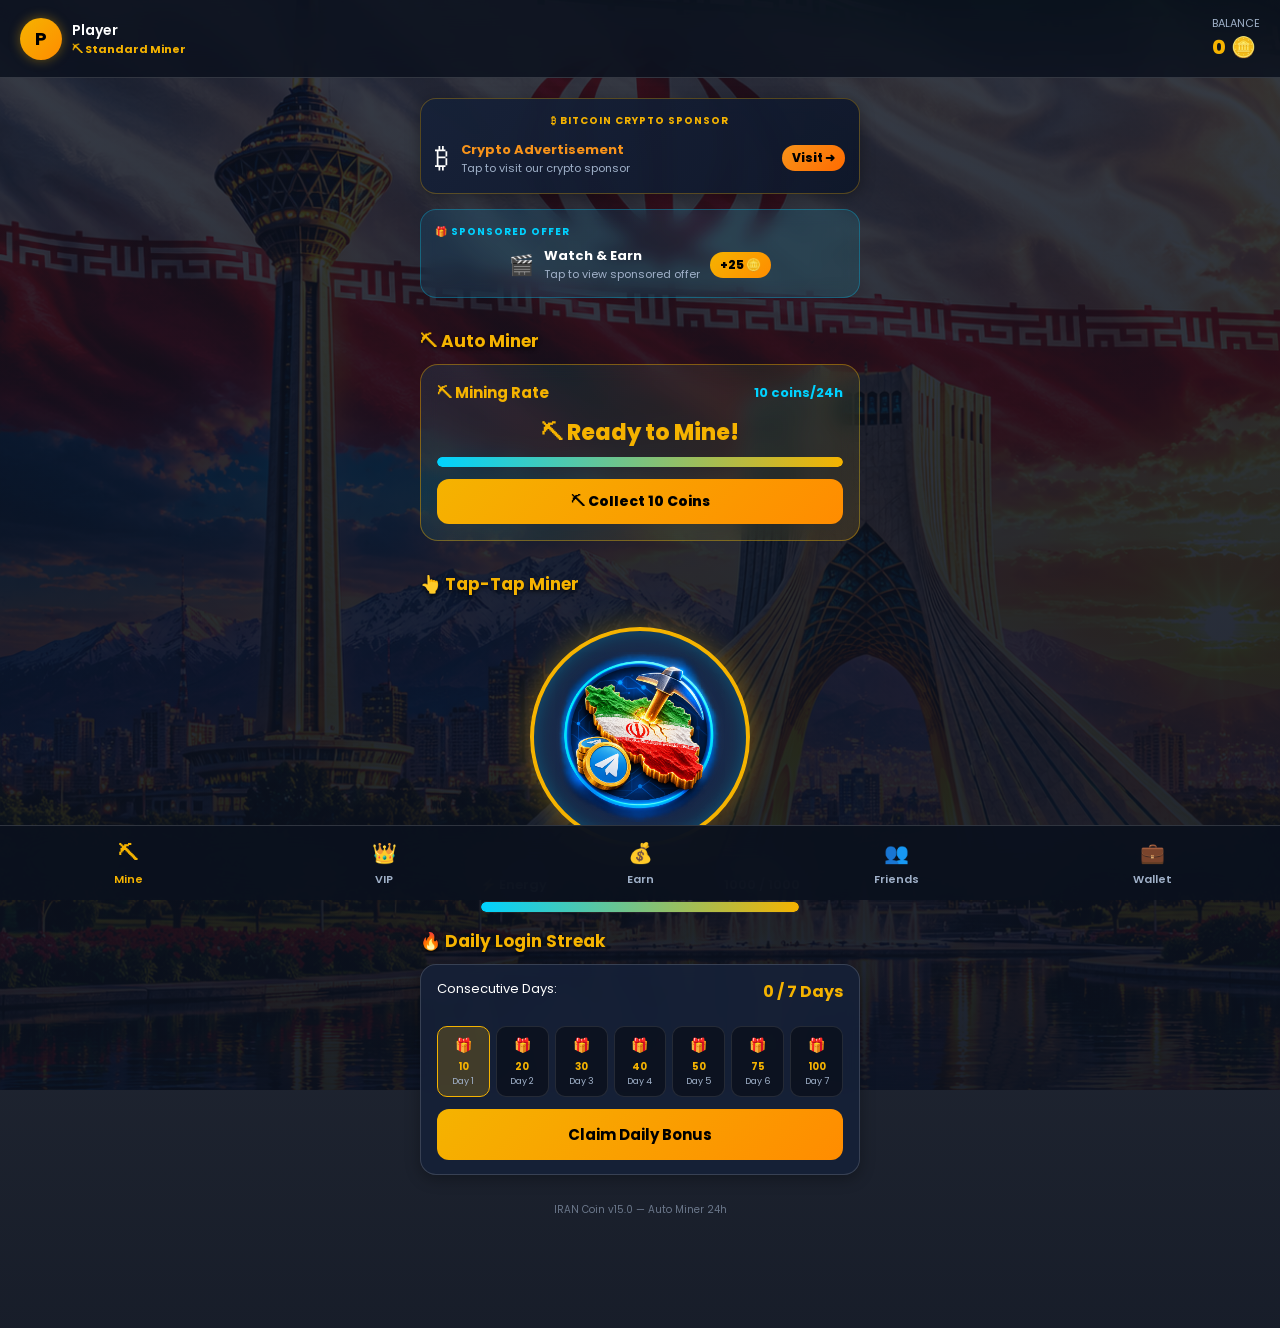
==== commit 8c51d5eb: "Update index.html" ====
--- a/index.html
+++ b/index.html
@@ -4,14 +4,13 @@
     <meta charset="UTF-8">
     <meta name="viewport" content="width=device-width, initial-scale=1.0, 
           maximum-scale=1.0, user-scalable=no">
-    <title>IRAN Coin - Master Build v14.0</title>
+    <title>IRAN Coin - Master Build v15.0</title>
     
     <script src="https://telegram.org/js/telegram-web-app.js"></script>
     <script src='//libtl.com/sdk.js' 
             data-zone='11894107' 
             data-sdk='show_11894107'>
     </script>
-
     <link href="https://fonts.googleapis.com/css2?family=Poppins:wght@400;
           600;700;800&display=swap" rel="stylesheet">
 
@@ -29,14 +28,12 @@
             --ton-grad: linear-gradient(135deg, #0088cc, #00d2ff);
             --card-border: 1px solid rgba(255, 255, 255, 0.15);
         }
-
         * {
             box-sizing: border-box; margin: 0; padding: 0;
             font-family: 'Poppins', sans-serif;
             user-select: none; -webkit-user-select: none;
             -webkit-tap-highlight-color: transparent;
         }
-
         body {
             background: linear-gradient(
                 to bottom,
@@ -49,7 +46,6 @@
             display: flex; flex-direction: column;
             overflow-x: hidden; padding-bottom: 90px;
         }
-
         .header {
             padding: 15px 20px;
             display: flex; justify-content: space-between; align-items: center;
@@ -79,7 +75,6 @@
             font-size: 20px; font-weight: 800; color: var(--accent-gold);
             display: flex; align-items: center; gap: 5px;
         }
-
         .tab-section {
             display: none !important;
             padding: 20px; flex-direction: column;
@@ -89,7 +84,7 @@
         .tab-section.active-tab { display: flex !important; }
 
         .miner-area {
-            position: relative; margin: 20px auto;
+            position: relative; margin: 10px auto;
             width: 240px; height: 240px;
             display: flex; justify-content: center; align-items: center;
         }
@@ -109,7 +104,53 @@
             object-fit: contain; pointer-events: none;
         }
 
-        .energy-box { width: 100%; max-width: 320px; margin-top: 10px; }
+        .miner-card {
+            width: 100%;
+            background: linear-gradient(135deg,
+                rgba(0,210,255,0.1), rgba(245,179,0,0.1));
+            border: 1px solid rgba(245,179,0,0.4);
+            border-radius: 18px; padding: 16px;
+            margin-bottom: 15px; backdrop-filter: blur(10px);
+        }
+        .miner-card-header {
+            display: flex; justify-content: space-between;
+            align-items: center; margin-bottom: 12px;
+        }
+        .miner-card-title {
+            font-size: 15px; font-weight: 700;
+            color: var(--accent-gold);
+        }
+        .mine-timer {
+            font-size: 22px; font-weight: 800;
+            color: var(--accent-blue);
+            text-align: center; margin: 8px 0;
+            font-variant-numeric: tabular-nums;
+        }
+        .mine-progress-bg {
+            width: 100%; height: 10px;
+            background: rgba(0,0,0,0.4);
+            border-radius: 10px; overflow: hidden;
+            margin-bottom: 12px;
+        }
+        .mine-progress-fill {
+            height: 100%;
+            background: linear-gradient(90deg, #00d2ff, #f5b300);
+            border-radius: 10px; transition: width 1s linear;
+        }
+        .mine-btn {
+            width: 100%; padding: 12px;
+            background: var(--btn-grad); color: #000;
+            font-weight: 800; font-size: 14px;
+            border: none; border-radius: 12px;
+            cursor: pointer; transition: all 0.2s;
+        }
+        .mine-btn:disabled {
+            background: rgba(255,255,255,0.1);
+            color: var(--text-muted); cursor: not-allowed;
+        }
+        .mine-btn:active:not(:disabled) { transform: scale(0.97); }
+
+        .energy-box { width: 100%; max-width: 320px; margin-top: 8px; }
         .energy-info {
             display: flex; justify-content: space-between;
             font-size: 13px; font-weight: 600; margin-bottom: 6px;
@@ -138,24 +179,18 @@
             100% { opacity: 0; transform: translateY(-70px) scale(1.3); }
         }
 
-        /* ── A-Ads کلیکی ── */
         .aads-container {
             width: 100%;
             background: linear-gradient(135deg,
-                rgba(22,33,56,0.95),
-                rgba(15,23,42,0.95));
+                rgba(22,33,56,0.95), rgba(15,23,42,0.95));
             border: 1px solid rgba(245,179,0,0.3);
-            border-radius: 16px;
-            padding: 14px;
-            margin-bottom: 15px;
-            cursor: pointer;
+            border-radius: 16px; padding: 14px;
+            margin-bottom: 15px; cursor: pointer;
             box-shadow: 0 4px 15px rgba(0,0,0,0.3);
-            backdrop-filter: blur(8px);
-            transition: all 0.3s ease;
+            backdrop-filter: blur(8px); transition: all 0.3s ease;
         }
         .aads-container:active {
-            transform: scale(0.98);
-            border-color: var(--accent-gold);
+            transform: scale(0.98); border-color: var(--accent-gold);
         }
         .aads-label {
             font-size: 10px; color: var(--accent-gold);
@@ -168,29 +203,21 @@
         }
         .aads-reward {
             background: linear-gradient(135deg, #f7931a, #ff6b00);
-            color: #000; font-weight: 800;
-            font-size: 12px; padding: 4px 10px;
-            border-radius: 20px; white-space: nowrap;
-        }
-
-        /* ── Monetag Banner ── */
+            color: #000; font-weight: 800; font-size: 12px;
+            padding: 4px 10px; border-radius: 20px; white-space: nowrap;
+        }
+
         .monetag-banner {
             width: 100%;
             background: linear-gradient(135deg,
-                rgba(0,136,204,0.15),
-                rgba(0,210,255,0.1));
+                rgba(0,136,204,0.15), rgba(0,210,255,0.1));
             border: 1px solid rgba(0,210,255,0.3);
-            border-radius: 16px;
-            padding: 14px;
-            margin-bottom: 15px;
-            text-align: center;
-            cursor: pointer;
-            backdrop-filter: blur(8px);
-            transition: all 0.3s ease;
+            border-radius: 16px; padding: 14px;
+            margin-bottom: 15px; cursor: pointer;
+            backdrop-filter: blur(8px); transition: all 0.3s ease;
         }
         .monetag-banner:active {
-            transform: scale(0.98);
-            border-color: var(--accent-gold);
+            transform: scale(0.98); border-color: var(--accent-gold);
         }
         .monetag-label {
             font-size: 10px; color: var(--accent-blue);
@@ -202,32 +229,25 @@
             justify-content: center; gap: 10px;
         }
         .monetag-reward {
-            background: var(--btn-grad);
-            color: #000; font-weight: 800;
-            font-size: 12px; padding: 4px 10px;
-            border-radius: 20px;
-        }
-
-        /* ── CPX Banner ── */
+            background: var(--btn-grad); color: #000;
+            font-weight: 800; font-size: 12px;
+            padding: 4px 10px; border-radius: 20px;
+        }
+
         .cpx-banner {
             width: 100%;
             background: linear-gradient(135deg,
-                rgba(16,185,129,0.15),
-                rgba(5,150,105,0.1));
+                rgba(16,185,129,0.15), rgba(5,150,105,0.1));
             border: 1px solid rgba(16,185,129,0.4);
-            border-radius: 16px;
-            padding: 14px;
-            margin-bottom: 15px;
-            cursor: pointer;
-            backdrop-filter: blur(8px);
-            transition: all 0.3s ease;
+            border-radius: 16px; padding: 14px;
+            margin-bottom: 15px; cursor: pointer;
+            backdrop-filter: blur(8px); transition: all 0.3s ease;
         }
         .cpx-banner:active { transform: scale(0.98); }
         .cpx-label {
             font-size: 10px; color: var(--accent-green);
             text-transform: uppercase; letter-spacing: 1px;
-            margin-bottom: 6px; font-weight: 700;
-            text-align: center;
+            margin-bottom: 6px; font-weight: 700; text-align: center;
         }
         .cpx-content {
             display: flex; align-items: center;
@@ -235,9 +255,8 @@
         }
         .cpx-reward {
             background: linear-gradient(135deg, #10b981, #059669);
-            color: #fff; font-weight: 800;
-            font-size: 12px; padding: 4px 10px;
-            border-radius: 20px;
+            color: #fff; font-weight: 800; font-size: 12px;
+            padding: 4px 10px; border-radius: 20px;
         }
 
         .section-title {
@@ -256,14 +275,12 @@
             box-shadow: 0 4px 15px rgba(0,0,0,0.3);
             backdrop-filter: blur(8px);
         }
-
         .action-btn {
             background: var(--btn-grad); color: #000;
             font-weight: 700; font-size: 13px;
             border: none; padding: 10px 18px;
             border-radius: 20px; cursor: pointer;
-            touch-action: manipulation;
-            transition: all 0.2s ease;
+            touch-action: manipulation; transition: all 0.2s ease;
             white-space: nowrap;
         }
         .action-btn:active { transform: scale(0.95); opacity: 0.8; }
@@ -287,18 +304,15 @@
             width: 100%; padding: 14px;
             font-size: 15px; border-radius: 12px;
         }
-
         .sponsor-banner {
             width: 100%;
             background: linear-gradient(135deg,
-                rgba(0,136,204,0.3),
-                rgba(0,210,255,0.2));
+                rgba(0,136,204,0.3), rgba(0,210,255,0.2));
             border: 1px dashed var(--accent-blue);
             border-radius: 16px; padding: 15px;
             text-align: center; margin-bottom: 15px;
             cursor: pointer; backdrop-filter: blur(10px);
         }
-
         .vip-tier-card {
             width: 100%; background: rgba(15,23,42,0.9);
             border: 2px solid var(--accent-gold);
@@ -317,11 +331,9 @@
         }
         .status-checking {
             color: #00d2ff; font-size: 11px;
-            text-align: center;
-            animation: blink 1.5s infinite;
+            text-align: center; animation: blink 1.5s infinite;
         }
         @keyframes blink { 50% { opacity: 0.5; } }
-
         .wheel-container {
             position: relative; width: 260px; height: 260px;
             margin: 10px auto 20px auto;
@@ -340,16 +352,13 @@
             z-index: 10;
             filter: drop-shadow(0 2px 4px rgba(0,0,0,0.5));
         }
-
         .wallet-input {
-            width: 100%;
-            background: rgba(0,0,0,0.5);
+            width: 100%; background: rgba(0,0,0,0.5);
             border: 1px solid rgba(255,255,255,0.2);
             padding: 12px 14px; border-radius: 10px;
             color: #fff; font-size: 14px;
             margin: 10px 0 15px 0; outline: none;
         }
-
         .modal-overlay {
             position: fixed; top: 0; left: 0;
             width: 100%; height: 100%;
@@ -366,7 +375,6 @@
             text-align: center;
             box-shadow: 0 0 30px rgba(245,179,0,0.3);
         }
-
         .streak-grid {
             display: grid; grid-template-columns: repeat(7, 1fr);
             gap: 6px; width: 100%; margin-top: 10px;
@@ -387,22 +395,19 @@
             animation: pulse 1.5s infinite;
         }
         @keyframes pulse {
-            0%, 100% { box-shadow: 0 0 5px rgba(245,179,0,0.4); }
-            50%       { box-shadow: 0 0 15px rgba(245,179,0,0.8); }
-        }
-
+            0%,100% { box-shadow: 0 0 5px rgba(245,179,0,0.4); }
+            50%      { box-shadow: 0 0 15px rgba(245,179,0,0.8); }
+        }
         .ref-stat-box {
             width: 100%; background: var(--card-bg);
             border: var(--card-border); border-radius: 16px;
             padding: 16px; margin-bottom: 12px;
-            display: flex; justify-content: space-around;
-            text-align: center;
+            display: flex; justify-content: space-around; text-align: center;
         }
         .ref-stat-item .val {
             font-size: 22px; font-weight: 800; color: var(--accent-gold);
         }
         .ref-stat-item .lbl { font-size: 11px; color: var(--text-muted); }
-
         .toast {
             position: fixed; bottom: 90px; left: 50%;
             transform: translateX(-50%);
@@ -415,12 +420,10 @@
             box-shadow: 0 4px 15px rgba(0,0,0,0.3);
         }
         .toast.show { opacity: 1; }
-
         .version-tag {
             font-size: 10px; color: var(--text-muted);
             text-align: center; margin-top: 15px; opacity: 0.6;
         }
-
         .bottom-nav {
             position: fixed; bottom: 0; left: 0;
             width: 100%; height: 75px;
@@ -440,7 +443,6 @@
         .nav-item * { pointer-events: none; }
         .nav-item.active { color: var(--accent-gold); }
         .nav-icon { font-size: 20px; }
-
         .ad-loading-overlay {
             position: fixed; top: 0; left: 0;
             width: 100%; height: 100%;
@@ -481,7 +483,6 @@
 </header>
 
 <div class="toast" id="toastMsg"></div>
-
 <div class="ad-loading-overlay" id="adLoadingOverlay">
     <div class="ad-loading-spinner"></div>
     <p style="color:var(--accent-gold); font-weight:700;">Loading Ad...</p>
@@ -493,7 +494,6 @@
 <!-- ═══ TAB 1: MINE ═══ -->
 <div class="tab-section active-tab" id="tab-mine">
 
-    <!-- A-Ads کلیکی (به جای iframe) -->
     <div class="aads-container" onclick="openAadsLink()">
         <div class="aads-label">₿ Bitcoin Crypto Sponsor</div>
         <div class="aads-content">
@@ -510,7 +510,6 @@
         </div>
     </div>
 
-    <!-- Monetag -->
     <div class="monetag-banner" onclick="showMonetagRewardedPopup('mine')">
         <div class="monetag-label">🎁 Sponsored Offer</div>
         <div class="monetag-content">
@@ -521,10 +520,31 @@
                     Tap to view sponsored offer
                 </div>
             </div>
-            <div class="monetag-reward">+50 🪙</div>
-        </div>
-    </div>
-
+            <div class="monetag-reward">+25 🪙</div>
+        </div>
+    </div>
+
+    <!-- Auto Miner -->
+    <div class="section-title">⛏ Auto Miner</div>
+    <div class="miner-card">
+        <div class="miner-card-header">
+            <div class="miner-card-title">⛏ Mining Rate</div>
+            <div style="font-size:13px; color:var(--accent-blue); font-weight:700;">
+                <span id="mineRateDisplay">10</span> coins/24h
+            </div>
+        </div>
+        <div class="mine-timer" id="mineTimer">⛏ Ready to Mine!</div>
+        <div class="mine-progress-bg">
+            <div class="mine-progress-fill" id="mineProgressFill"
+                 style="width:100%"></div>
+        </div>
+        <button class="mine-btn" id="mineBtn" onclick="collectMine()">
+            ⛏ Collect Mining Rewards
+        </button>
+    </div>
+
+    <!-- Tap-Tap -->
+    <div class="section-title">👆 Tap-Tap Miner</div>
     <div class="miner-area">
         <div class="miner-btn" id="tapBtn">
             <img src="miner.jpg" alt="Miner"
@@ -542,6 +562,7 @@
         </div>
     </div>
 
+    <!-- Streak -->
     <div class="section-title">🔥 Daily Login Streak</div>
     <div class="task-card" style="flex-direction:column; gap:12px;">
         <div style="display:flex; justify-content:space-between; width:100%;">
@@ -557,7 +578,7 @@
         </button>
     </div>
 
-    <div class="version-tag">IRAN Coin v14.0 — A-Ads + Monetag Live</div>
+    <div class="version-tag">IRAN Coin v15.0 — Auto Miner 24h</div>
 </div>
 
 <!-- ═══ TAB 2: VIP ═══ -->
@@ -574,7 +595,7 @@
             <div style="font-weight:800; color:#00d2ff">0.1 TON</div>
         </div>
         <div style="font-size:12px; color:var(--text-muted);">
-            ⚡ +2 Coins/Tap | 🔋 1,500 Max Energy | 🎁 +500 Daily
+            ⚡ +2 Coins/Tap | 🔋 1,500 Energy | ⛏ 25 Coins/24h | 🎁 +500 Daily
         </div>
         <button class="ton-btn" id="btn-Bronze" onclick="buyVip('Bronze',0.1)">
             Buy for 0.1 TON 💎
@@ -590,7 +611,7 @@
             <div style="font-weight:800; color:#00d2ff">0.5 TON</div>
         </div>
         <div style="font-size:12px; color:var(--text-muted);">
-            ⚡ +5 Coins/Tap | 🔋 3,000 Max Energy | 🎁 +2,000 Daily
+            ⚡ +5 Coins/Tap | 🔋 3,000 Energy | ⛏ 60 Coins/24h | 🎁 +2,000 Daily
         </div>
         <button class="ton-btn" id="btn-Silver" onclick="buyVip('Silver',0.5)">
             Buy for 0.5 TON 💎
@@ -607,7 +628,7 @@
             <div style="font-weight:800; color:#00d2ff">1.5 TON</div>
         </div>
         <div style="font-size:12px; color:var(--text-muted);">
-            ⚡ +10 Coins/Tap | 🔋 5,000 Max Energy | 🎁 +5,000 Daily
+            ⚡ +10 Coins/Tap | 🔋 5,000 Energy | ⛏ 150 Coins/24h | 🎁 +5,000 Daily
         </div>
         <button class="ton-btn" id="btn-Gold"
                 style="background:var(--btn-grad); color:#000;"
@@ -626,7 +647,7 @@
             <div style="font-weight:800; color:#00d2ff">3.0 TON</div>
         </div>
         <div style="font-size:12px; color:var(--text-muted);">
-            ⚡ +25 Coins/Tap | 🔋 10,000 Max Energy | 🎁 +15,000 Daily
+            ⚡ +25 Coins/Tap | 🔋 10,000 Energy | ⛏ 400 Coins/24h | 🎁 +15,000 Daily
         </div>
         <button class="ton-btn" id="btn-Diamond"
                 style="background:linear-gradient(135deg,#00d2ff,#0088cc);"
@@ -642,7 +663,6 @@
 <!-- ═══ TAB 3: EARN ═══ -->
 <div class="tab-section" id="tab-earn">
 
-    <!-- A-Ads کلیکی -->
     <div class="aads-container" onclick="openAadsLink()">
         <div class="aads-label">₿ Bitcoin Crypto Sponsor</div>
         <div class="aads-content">
@@ -659,7 +679,6 @@
         </div>
     </div>
 
-    <!-- Monetag -->
     <div class="monetag-banner"
          onclick="showMonetagRewardedPopup('earn')"
          style="border-color:rgba(245,179,0,0.4);">
@@ -676,11 +695,10 @@
                     View offer & earn bonus coins
                 </div>
             </div>
-            <div class="monetag-reward">+50 🪙</div>
-        </div>
-    </div>
-
-    <!-- CPX Research -->
+            <div class="monetag-reward">+25 🪙</div>
+        </div>
+    </div>
+
     <div class="cpx-banner" onclick="openCPX()">
         <div class="cpx-label">💵 Paid Surveys — Real Money</div>
         <div class="cpx-content">
@@ -690,7 +708,7 @@
                     CPX Research Surveys
                 </div>
                 <div style="font-size:11px; color:var(--text-muted);">
-                    Complete surveys & earn up to 5,000 coins
+                    Complete surveys & earn coins
                 </div>
             </div>
             <div class="cpx-reward">+5000 🪙</div>
@@ -707,7 +725,6 @@
         </span>
     </div>
 
-    <!-- Daily Spin -->
     <div class="section-title">🎡 24h Daily Lucky Spin</div>
     <div class="task-card"
          style="flex-direction:column; align-items:center; padding:20px;">
@@ -724,7 +741,6 @@
         </button>
     </div>
 
-    <!-- VIP Daily -->
     <div class="section-title">👑 Active VIP Daily Bonus</div>
     <div class="task-card">
         <div style="display:flex; align-items:center; gap:12px;">
@@ -744,15 +760,13 @@
     </div>
 
     <div class="section-title">🎬 Sponsored Tasks</div>
-
-    <!-- Watch Ad -->
     <div class="task-card">
         <div style="display:flex; align-items:center; gap:12px;">
             <span style="font-size:24px;">🎬</span>
             <div>
                 <h4>Watch Sponsored Ad</h4>
                 <span style="font-size:12px; color:var(--accent-gold);">
-                    +100 Coins
+                    +50 Coins
                 </span>
             </div>
         </div>
@@ -761,7 +775,6 @@
     </div>
 
     <div class="section-title">📢 Community Tasks</div>
-
     <div id="sponsorTasksContainer"></div>
 
     <div class="task-card">
@@ -800,13 +813,12 @@
                 )">Join</button>
     </div>
 
-    <div class="version-tag">IRAN Coin v14.0 — A-Ads + Monetag Live</div>
+    <div class="version-tag">IRAN Coin v15.0 — Auto Miner 24h</div>
 </div>
 
 <!-- ═══ TAB 4: FRIENDS ═══ -->
 <div class="tab-section" id="tab-friends">
     <div class="section-title">👥 Invite Friends</div>
-
     <div class="ref-stat-box">
         <div class="ref-stat-item">
             <div class="val" id="refCount">0</div>
@@ -817,7 +829,6 @@
             <div class="lbl">Coins Earned</div>
         </div>
     </div>
-
     <div class="task-card"
          style="flex-direction:column; align-items:flex-start; gap:8px;">
         <h4>Invite Friends & Earn</h4>
@@ -826,7 +837,6 @@
             +50 IRAN Coins</strong> for every friend who joins.
         </p>
     </div>
-
     <button class="action-btn full-btn" onclick="shareReferral()"
             style="margin-top:15px;">
         🔗 Invite a Friend
@@ -866,7 +876,6 @@
             Submit Withdrawal Request
         </button>
     </div>
-
     <div class="section-title">📋 Recent Requests</div>
     <div id="withdrawHistory"
          style="width:100%; color:var(--text-muted);
@@ -914,19 +923,23 @@
 <script>
 "use strict";
 
-const ADMIN_WALLET = "UQCcUO7XRuLyf46obnkSUrec5L00yng7sw8Jut04rlLKCSjB";
-const BACKEND_URL  = "https://iran-coin-bot-production.up.railway.app";
-const MONETAG_ZONE = "11894107";
-const CPX_APP_ID   = "36350";
-const AD_COOLDOWN  = 30 * 60 * 1000;
-
-/* ─── Telegram ─── */
+const ADMIN_WALLET  = "UQCcUO7XRuLyf46obnkSUrec5L00yng7sw8Jut04rlLKCSjB";
+const BACKEND_URL   = "https://iran-coin-bot-production.up.railway.app";
+const MONETAG_ZONE  = "11894107";
+const CPX_APP_ID    = "36350";
+const AD_COOLDOWN   = 30 * 60 * 1000;
+const MINE_INTERVAL = 24 * 60 * 60 * 1000; // 24 ساعت
+
+const MINE_AMOUNTS = {
+    'Free': 10, 'Bronze': 25,
+    'Silver': 60, 'Gold': 150, 'Diamond': 400
+};
+
 const tg   = window.Telegram?.WebApp;
 if (tg) { try { tg.ready(); tg.expand(); } catch(e){} }
 const user = tg?.initDataUnsafe?.user
           || { id: 979411415, first_name: "Player" };
 
-/* ─── State ─── */
 let balance       = 0;
 let vipTier       = "Free";
 let tapValue      = 1;
@@ -936,8 +949,9 @@
 let refCount      = 0;
 let isSpinning    = false;
 let wheelDeg      = 0;
-
-/* ─── LocalStorage ─── */
+let mineCoins     = 10;
+let mineTimerInterval = null;
+
 function lsGet(k, def = '') {
     try { const v = localStorage.getItem(k); return v !== null ? v : def; }
     catch(e) { return def; }
@@ -955,6 +969,7 @@
     vipDailyBonus  = parseInt(lsGet('irc_vdaily','0'))    || 0;
     refCount       = parseInt(lsGet('irc_refs',  '0'))    || 0;
     energy         = maxEnergy;
+    mineCoins      = MINE_AMOUNTS[vipTier] || 10;
 }
 
 function saveBalance(val) {
@@ -969,7 +984,6 @@
     if (amt > 0) saveBalance(balance + amt);
 }
 
-/* ─── Toast ─── */
 function showToast(msg, duration = 2500) {
     const t = document.getElementById('toastMsg');
     if (!t) return;
@@ -978,7 +992,6 @@
     setTimeout(() => t.classList.remove('show'), duration);
 }
 
-/* ─── Modal ─── */
 function showAppModal(title, desc) {
     document.getElementById('modalTitle').innerText = title;
     document.getElementById('modalDesc').innerText  = desc;
@@ -988,7 +1001,6 @@
     document.getElementById('customModal').style.display = 'none';
 }
 
-/* ─── UI ─── */
 function updateUI() {
     const balEl = document.getElementById('userBalance');
     if (balEl) balEl.innerText = balance.toLocaleString();
@@ -1028,23 +1040,133 @@
         if (txt && txt.nodeType === 3)
             txt.nodeValue = (user.first_name||"P").charAt(0).toUpperCase();
     }
-}
-
-/* ─── Sync ─── */
+    const rateEl = document.getElementById('mineRateDisplay');
+    if (rateEl) rateEl.innerText = MINE_AMOUNTS[vipTier] || 10;
+}
+
+/* ═══ AUTO MINER ═══ */
+function updateMineUI() {
+    const btn     = document.getElementById('mineBtn');
+    const timerEl = document.getElementById('mineTimer');
+    const fillEl  = document.getElementById('mineProgressFill');
+    const rateEl  = document.getElementById('mineRateDisplay');
+
+    const currentRate = MINE_AMOUNTS[vipTier] || 10;
+    if (rateEl) rateEl.innerText = currentRate;
+
+    const lastMine = parseInt(lsGet('irc_last_mine', '0')) || 0;
+    const now      = Date.now();
+
+    if (lastMine === 0 || now - lastMine >= MINE_INTERVAL) {
+        if (fillEl) fillEl.style.width = '100%';
+        if (timerEl) {
+            timerEl.innerText   = "⛏ Ready to Mine!";
+            timerEl.style.color = "var(--accent-gold)";
+        }
+        if (btn) {
+            btn.disabled  = false;
+            btn.innerText = `⛏ Collect ${currentRate} Coins`;
+        }
+        return;
+    }
+
+    const elapsed   = now - lastMine;
+    const progress  = elapsed / MINE_INTERVAL;
+    const remaining = MINE_INTERVAL - elapsed;
+    const hours     = Math.floor(remaining / 3600000);
+    const mins      = Math.floor((remaining % 3600000) / 60000);
+    const secs      = Math.floor((remaining % 60000) / 1000);
+
+    if (fillEl) fillEl.style.width = `${progress * 100}%`;
+    if (timerEl) {
+        timerEl.innerText   =
+            `⏳ ${String(hours).padStart(2,'0')}:` +
+            `${String(mins).padStart(2,'0')}:` +
+            `${String(secs).padStart(2,'0')}`;
+        timerEl.style.color = "var(--accent-blue)";
+    }
+    if (btn) {
+        btn.disabled  = true;
+        btn.innerText = "⛏ Mining in progress...";
+    }
+}
+
+function startMineTimer() {
+    updateMineUI();
+    if (mineTimerInterval) clearInterval(mineTimerInterval);
+    mineTimerInterval = setInterval(updateMineUI, 1000);
+}
+
+async function collectMine() {
+    const lastMine = parseInt(lsGet('irc_last_mine', '0')) || 0;
+    const now      = Date.now();
+
+    if (lastMine !== 0 && now - lastMine < MINE_INTERVAL) {
+        const remaining = MINE_INTERVAL - (now - lastMine);
+        const hours = Math.floor(remaining / 3600000);
+        const mins  = Math.floor((remaining % 3600000) / 60000);
+        showToast(`⏳ Mine ready in ${hours}h ${mins}m`);
+        return;
+    }
+
+    const btn = document.getElementById('mineBtn');
+    if (btn) btn.disabled = true;
+
+    const localCoins = MINE_AMOUNTS[vipTier] || 10;
+
+    try {
+        const controller = new AbortController();
+        const timeout    = setTimeout(() => controller.abort(), 5000);
+        const res = await fetch(`${BACKEND_URL}/api/v1/mine`, {
+            method: "POST",
+            headers: {"Content-Type":"application/json"},
+            body: JSON.stringify({ user_id: user.id }),
+            signal: controller.signal
+        });
+        clearTimeout(timeout);
+        const data = await res.json();
+
+        if (data.status === "success") {
+            const coins = data.coins_added || localCoins;
+            lsSet('irc_last_mine', Date.now());
+            addCoins(coins);
+            showAppModal("⛏ MINING COMPLETE!",
+                `🎉 You collected ${coins} IRAN Coins!\n\n` +
+                `Next mining in 24 hours.\nCome back tomorrow!`);
+        } else if (data.status === "not_ready") {
+            showToast(`⏳ Mine ready in ${data.hours_left}h`);
+            if (btn) btn.disabled = false;
+            return;
+        } else {
+            throw new Error('server error');
+        }
+    } catch(e) {
+        // Offline fallback - همیشه کار میکنه
+        lsSet('irc_last_mine', Date.now());
+        addCoins(localCoins);
+        showAppModal("⛏ MINING COMPLETE!",
+            `🎉 You collected ${localCoins} IRAN Coins!\n\n` +
+            `Next mining in 24 hours.\nCome back tomorrow!`);
+    }
+
+    updateMineUI();
+    if (btn) btn.disabled = false;
+}
+
+/* ═══ SYNC ═══ */
 async function syncData() {
     try {
         const res = await fetch(`${BACKEND_URL}/api/v1/user/${user.id}`);
         if (!res.ok) return;
         const data = await res.json();
         if (typeof data.balance === 'number' && data.balance > balance) {
-            balance = data.balance;
-            lsSet('irc_bal', balance);
+            balance = data.balance; lsSet('irc_bal', balance);
         }
         if (data.vip_tier && data.vip_tier !== 'Free') {
             vipTier = data.vip_tier; lsSet('irc_vip', vipTier);
         }
-        if (data.tap_value  && data.tap_value  > tapValue) {
-            tapValue  = data.tap_value;  lsSet('irc_tap',   tapValue);
+        if (data.tap_value && data.tap_value > tapValue) {
+            tapValue = data.tap_value; lsSet('irc_tap', tapValue);
         }
         if (data.max_energy && data.max_energy > maxEnergy) {
             maxEnergy = data.max_energy; lsSet('irc_maxen', maxEnergy);
@@ -1055,12 +1177,12 @@
         if (data.vip_daily) {
             vipDailyBonus = data.vip_daily; lsSet('irc_vdaily', vipDailyBonus);
         }
+        if (data.mine_coins) mineCoins = data.mine_coins;
         if (Array.isArray(data.tasks)) renderSponsorTasks(data.tasks);
         updateUI();
     } catch(e) {}
 }
 
-/* ─── Tab Switch ─── */
 function switchTab(tabId, el) {
     document.querySelectorAll('.tab-section')
             .forEach(t => t.classList.remove('active-tab'));
@@ -1072,7 +1194,6 @@
     if (tabId === 'tab-earn') setTimeout(drawWheel, 80);
 }
 
-/* ─── Energy ─── */
 setInterval(() => {
     if (energy < maxEnergy) {
         energy = Math.min(maxEnergy,
@@ -1081,7 +1202,6 @@
     }
 }, 1000);
 
-/* ─── Tap ─── */
 const tapBtn    = document.getElementById('tapBtn');
 let lastTapTime = 0;
 let pendingTaps = 0;
@@ -1125,22 +1245,17 @@
     });
 }
 
-/* ─── Open TG Link ─── */
 function openTgLink(url) {
     if (tg?.openTelegramLink) tg.openTelegramLink(url);
     else if (tg?.openLink)    tg.openLink(url);
     else window.open(url, '_blank');
 }
 
-/* ─── A-Ads کلیکی - درآمد واقعی ─── */
 function openAadsLink() {
-    // این لینک کلیک واقعی ثبت میکنه و درآمد میده
-    const url = `https://a-ads.com/?partner=2456226`;
-    openTgLink(url);
+    openTgLink(`https://a-ads.com/?partner=2456226`);
     showToast('₿ Opening crypto sponsor...');
 }
 
-/* ─── Monetag ─── */
 function showMonetagRewardedPopup(source) {
     const overlay = document.getElementById('adLoadingOverlay');
     if (overlay) overlay.style.display = 'flex';
@@ -1153,10 +1268,10 @@
     showFn('pop')
         .then(() => {
             if (overlay) overlay.style.display = 'none';
-            addCoins(50);
-            showToast('🎉 +50 Coins earned!');
+            addCoins(25);
+            showToast('🎉 +25 Coins earned!');
             fetch(`${BACKEND_URL}/api/v1/ads/monetag` +
-                  `?telegram_id=${user.id}&source=${source}&reward=50`)
+                  `?telegram_id=${user.id}&source=${source}&reward=25`)
                 .catch(()=>{});
         })
         .catch(() => {
@@ -1165,7 +1280,6 @@
         });
 }
 
-/* ─── Watch Video ─── */
 function watchVideoAd() {
     const now      = Date.now();
     const lastAd   = parseInt(lsGet('irc_last_ad','0')) || 0;
@@ -1185,10 +1299,10 @@
                 if (overlay) overlay.style.display = 'none';
                 if (btnWatch) btnWatch.disabled = false;
                 lsSet('irc_last_ad', Date.now());
-                addCoins(100);
+                addCoins(50);
                 fetch(`${BACKEND_URL}/api/v1/ads/watch?telegram_id=${user.id}`)
                     .catch(()=>{});
-                showAppModal("REWARD ADDED","🎉 +100 IRAN Coins added!");
+                showAppModal("REWARD ADDED","🎉 +50 IRAN Coins added!");
             })
             .catch(() => {
                 if (overlay) overlay.style.display = 'none';
@@ -1210,21 +1324,19 @@
     if (btnWatch) btnWatch.disabled = true;
     let t = 5;
     const iv = setInterval(() => {
-        t--;
-        if (t <= 0) {
+        if (--t <= 0) {
             clearInterval(iv);
             if (overlay) overlay.style.display = 'none';
             if (btnWatch) btnWatch.disabled = false;
             lsSet('irc_last_ad', Date.now());
-            addCoins(100);
+            addCoins(50);
             fetch(`${BACKEND_URL}/api/v1/ads/watch?telegram_id=${user.id}`)
                 .catch(()=>{});
-            showAppModal("REWARD ADDED","🎉 +100 IRAN Coins added!");
+            showAppModal("REWARD ADDED","🎉 +50 IRAN Coins added!");
         }
     }, 1000);
 }
 
-/* ─── Monetag In-App ─── */
 function startInAppInterstitial() {
     const showFn = window[`show_${MONETAG_ZONE}`];
     if (typeof showFn !== 'function') return;
@@ -1239,7 +1351,6 @@
     } catch(e) {}
 }
 
-/* ─── CPX Research ─── */
 function openCPX() {
     const cpxUrl =
         `https://offers.cpx-research.com/index.html` +
@@ -1247,14 +1358,12 @@
         `&ext_user_id=${user.id}` +
         `&username=${encodeURIComponent(user.first_name||'Player')}` +
         `&email=${user.id}@irancoin.app` +
-        `&subid_1=irancoin` +
-        `&subid_2=${user.id}`;
+        `&subid_1=irancoin&subid_2=${user.id}`;
     if (tg?.openLink) tg.openLink(cpxUrl);
     else window.open(cpxUrl, '_blank');
     showToast('📋 Opening CPX Surveys...');
 }
 
-/* ─── VIP ─── */
 function buyVip(tier, amount) {
     const nanoTon = Math.round(amount * 1_000_000_000);
     const memo    = `VIP_${tier}_${user.id}`;
@@ -1271,7 +1380,7 @@
 function claimVipDaily() {
     if (vipTier === "Free" || vipDailyBonus <= 0) {
         return showAppModal("VIP REQUIRED",
-            "⚠️ Active VIP Pass required to claim daily bonuses!");
+            "⚠️ Active VIP Pass required!");
     }
     const today = new Date().toDateString();
     if (lsGet('irc_vip_claim_date') === today) {
@@ -1283,8 +1392,7 @@
         `🎉 +${vipDailyBonus.toLocaleString()} VIP Coins!`);
 }
 
-/* ─── Streak ─── */
-const STREAK_REWARDS = [50, 100, 150, 200, 250, 300, 500];
+const STREAK_REWARDS = [10, 20, 30, 40, 50, 75, 100];
 
 function buildStreakGrid() {
     const grid = document.getElementById('streakGrid');
@@ -1316,14 +1424,14 @@
     if (lastClaim === today) {
         return showAppModal("ALREADY CLAIMED","⚠️ Already claimed today!");
     }
-    let streak    = parseInt(lsGet('irc_streak','0')) || 0;
+    let streak      = parseInt(lsGet('irc_streak','0')) || 0;
     const yesterday = new Date(Date.now()-86400000).toDateString();
     if (lastClaim !== yesterday && lastClaim !== '') streak = 0;
     const dayIndex  = Math.min(streak, 6);
     const reward    = STREAK_REWARDS[dayIndex];
     streak          = streak >= 6 ? 0 : streak + 1;
     addCoins(reward);
-    lsSet('irc_streak',      streak);
+    lsSet('irc_streak', streak);
     lsSet('irc_streak_date', today);
     buildStreakGrid();
     fetch(`${BACKEND_URL}/api/v1/streak`, {
@@ -1332,13 +1440,12 @@
         body: JSON.stringify({ user_id: user.id, day: streak, reward })
     }).catch(()=>{});
     showAppModal("STREAK BONUS!",
-        `🔥 Day ${dayIndex+1} Streak!\n🎉 +${reward} IRAN Coins!`);
-}
-
-/* ─── Spin ─── */
-const prizeLabels = ["500🪙","10🪙","TRY AGAIN❌","50🪙",
-                     "NO LUCK❌","20🪙","100🪙","TRY AGAIN❌"];
-const prizeValues = [500, 10, 0, 50, 0, 20, 100, 0];
+        `🔥 Day ${dayIndex+1}!\n🎉 +${reward} IRAN Coins!`);
+}
+
+const prizeLabels = ["100🪙","5🪙","TRY AGAIN❌","20🪙",
+                     "NO LUCK❌","10🪙","50🪙","TRY AGAIN❌"];
+const prizeValues = [100, 5, 0, 20, 0, 10, 50, 0];
 const colors      = ['#f5b300','#0f172a','#ef4444','#1e293b',
                      '#ef4444','#0f172a','#10b981','#ef4444'];
 
@@ -1378,19 +1485,16 @@
     if (spinBtn) spinBtn.disabled = true;
     let winIdx;
     if (!lsGet('irc_spin_first')) {
-        winIdx = 0;
-        lsSet('irc_spin_first','done');
+        winIdx = 0; lsSet('irc_spin_first','done');
     } else {
         winIdx = Math.floor(Math.random()*8);
     }
     const canvas = document.getElementById("wheelCanvas");
-    const extra  = 360*5;
-    const target = extra + (360 - winIdx*45 - 22.5);
-    wheelDeg    += target;
+    wheelDeg    += 360*5 + (360 - winIdx*45 - 22.5);
     if (canvas) {
         canvas.style.transition =
             "transform 4s cubic-bezier(0.17,0.67,0.12,0.99)";
-        canvas.style.transform  = `rotate(${wheelDeg}deg)`;
+        canvas.style.transform = `rotate(${wheelDeg}deg)`;
     }
     setTimeout(() => {
         const prize = prizeValues[winIdx];
@@ -1410,7 +1514,6 @@
     }, 4100);
 }
 
-/* ─── Tasks ─── */
 function handleTgTask(link, btnId, reward, channel) {
     const btn = document.getElementById(btnId);
     if (!btn || btn.classList.contains('completed')) return;
@@ -1497,7 +1600,6 @@
     }
 }
 
-/* ─── Referral ─── */
 function shareReferral() {
     const refLink = `https://t.me/IranCoinEarnBot?start=ref_${user.id}`;
     const text    = `🚀 Join IRAN Coin & mine crypto!\n` +
@@ -1513,7 +1615,6 @@
         .catch(()  => showAppModal("COPY LINK", link));
 }
 
-/* ─── Withdrawal ─── */
 function submitWithdrawal() {
     const wallet = document.getElementById('tonWalletInput').value.trim();
     if (!wallet || wallet.length < 24) {
@@ -1564,12 +1665,12 @@
     });
 }
 
-/* ─── Init ─── */
 window.addEventListener('DOMContentLoaded', () => {
     loadLocal();
     updateUI();
     drawWheel();
     buildStreakGrid();
+    startMineTimer();
     setTimeout(startInAppInterstitial, 5000);
     syncData();
     setInterval(syncData, 20000);
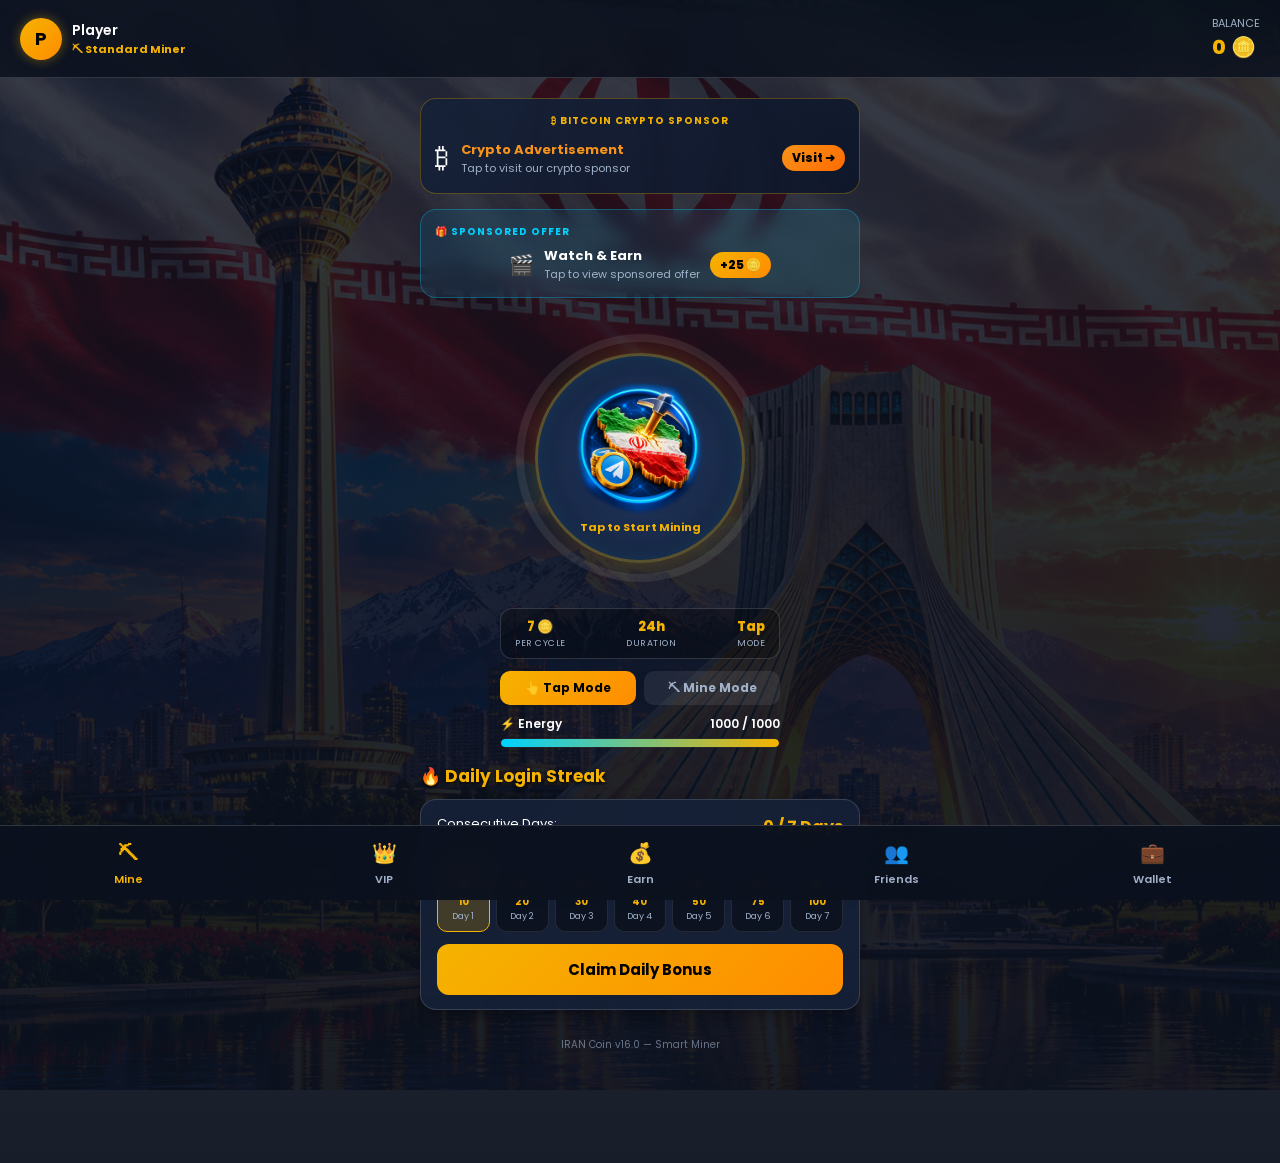
==== commit d8d245a0: "Update index.html" ====
--- a/index.html
+++ b/index.html
@@ -4,7 +4,7 @@
     <meta charset="UTF-8">
     <meta name="viewport" content="width=device-width, initial-scale=1.0, 
           maximum-scale=1.0, user-scalable=no">
-    <title>IRAN Coin - Master Build v15.0</title>
+    <title>IRAN Coin - Master Build v16.0</title>
     
     <script src="https://telegram.org/js/telegram-web-app.js"></script>
     <script src='//libtl.com/sdk.js' 
@@ -83,90 +83,98 @@
         }
         .tab-section.active-tab { display: flex !important; }
 
+        /* ══════════════════════════════
+           MINER AREA - طراحی جدید
+        ══════════════════════════════ */
         .miner-area {
-            position: relative; margin: 10px auto;
-            width: 240px; height: 240px;
+            position: relative; margin: 15px auto;
+            width: 260px; height: 260px;
             display: flex; justify-content: center; align-items: center;
         }
+
+        /* دایره پیشرفت ماین */
+        .mine-ring-svg {
+            position: absolute; top: 0; left: 0;
+            width: 100%; height: 100%;
+            transform: rotate(-90deg);
+        }
+        .mine-ring-bg {
+            fill: none;
+            stroke: rgba(255,255,255,0.08);
+            stroke-width: 8;
+        }
+        .mine-ring-fill {
+            fill: none;
+            stroke: url(#ringGrad);
+            stroke-width: 8;
+            stroke-linecap: round;
+            stroke-dasharray: 754;
+            stroke-dashoffset: 0;
+            transition: stroke-dashoffset 1s linear;
+        }
+        .mine-ring-fill.mining {
+            stroke: url(#ringGradMining);
+        }
+        .mine-ring-fill.ready {
+            stroke: url(#ringGradReady);
+            filter: drop-shadow(0 0 8px rgba(245,179,0,0.8));
+        }
+
+        /* دکمه تپ تپ */
         .miner-btn {
-            width: 220px; height: 220px; border-radius: 50%;
+            width: 210px; height: 210px; border-radius: 50%;
             background: radial-gradient(circle, #243b67 0%, #111d33 100%);
-            border: 4px solid var(--accent-gold);
-            box-shadow: 0 0 30px rgba(245,179,0,0.4),
-                        inset 0 0 20px rgba(0,210,255,0.3);
-            display: flex; align-items: center; justify-content: center;
+            border: 3px solid rgba(245,179,0,0.3);
+            box-shadow: 0 0 25px rgba(245,179,0,0.2),
+                        inset 0 0 20px rgba(0,210,255,0.1);
+            display: flex; flex-direction: column;
+            align-items: center; justify-content: center;
             cursor: pointer; transition: transform 0.08s ease;
-            touch-action: manipulation;
+            touch-action: manipulation; position: relative;
+            z-index: 2;
         }
         .miner-btn:active { transform: scale(0.93); }
+        .miner-btn.ready-to-collect {
+            border-color: var(--accent-gold);
+            box-shadow: 0 0 35px rgba(245,179,0,0.6),
+                        inset 0 0 20px rgba(245,179,0,0.2);
+            animation: readyPulse 1.5s infinite;
+        }
+        .miner-btn.mining-active {
+            border-color: rgba(0,210,255,0.5);
+            box-shadow: 0 0 25px rgba(0,210,255,0.3),
+                        inset 0 0 20px rgba(0,210,255,0.1);
+        }
+        @keyframes readyPulse {
+            0%,100% { box-shadow: 0 0 35px rgba(245,179,0,0.6),
+                       inset 0 0 20px rgba(245,179,0,0.2); }
+            50%      { box-shadow: 0 0 55px rgba(245,179,0,0.9),
+                       inset 0 0 30px rgba(245,179,0,0.3); }
+        }
+
         .miner-btn img {
-            width: 80%; height: 80%;
+            width: 65%; height: 65%;
             object-fit: contain; pointer-events: none;
-        }
-
-        .miner-card {
-            width: 100%;
-            background: linear-gradient(135deg,
-                rgba(0,210,255,0.1), rgba(245,179,0,0.1));
-            border: 1px solid rgba(245,179,0,0.4);
-            border-radius: 18px; padding: 16px;
-            margin-bottom: 15px; backdrop-filter: blur(10px);
-        }
-        .miner-card-header {
-            display: flex; justify-content: space-between;
-            align-items: center; margin-bottom: 12px;
-        }
-        .miner-card-title {
-            font-size: 15px; font-weight: 700;
+            transition: opacity 0.3s;
+        }
+        .miner-status-text {
+            font-size: 11px; font-weight: 700;
+            margin-top: 6px; text-align: center;
+            pointer-events: none; line-height: 1.3;
+        }
+        .miner-timer-text {
+            font-size: 16px; font-weight: 800;
+            color: var(--accent-blue);
+            pointer-events: none;
+            font-variant-numeric: tabular-nums;
+        }
+        .miner-coins-text {
+            font-size: 13px; font-weight: 700;
             color: var(--accent-gold);
-        }
-        .mine-timer {
-            font-size: 22px; font-weight: 800;
-            color: var(--accent-blue);
-            text-align: center; margin: 8px 0;
-            font-variant-numeric: tabular-nums;
-        }
-        .mine-progress-bg {
-            width: 100%; height: 10px;
-            background: rgba(0,0,0,0.4);
-            border-radius: 10px; overflow: hidden;
-            margin-bottom: 12px;
-        }
-        .mine-progress-fill {
-            height: 100%;
-            background: linear-gradient(90deg, #00d2ff, #f5b300);
-            border-radius: 10px; transition: width 1s linear;
-        }
-        .mine-btn {
-            width: 100%; padding: 12px;
-            background: var(--btn-grad); color: #000;
-            font-weight: 800; font-size: 14px;
-            border: none; border-radius: 12px;
-            cursor: pointer; transition: all 0.2s;
-        }
-        .mine-btn:disabled {
-            background: rgba(255,255,255,0.1);
-            color: var(--text-muted); cursor: not-allowed;
-        }
-        .mine-btn:active:not(:disabled) { transform: scale(0.97); }
-
-        .energy-box { width: 100%; max-width: 320px; margin-top: 8px; }
-        .energy-info {
-            display: flex; justify-content: space-between;
-            font-size: 13px; font-weight: 600; margin-bottom: 6px;
-        }
-        .energy-bar-bg {
-            width: 100%; height: 12px;
-            background: rgba(0,0,0,0.5);
-            border: 1px solid rgba(255,255,255,0.1);
-            border-radius: 10px; overflow: hidden;
-        }
-        .energy-bar-fill {
-            height: 100%; width: 100%;
-            background: linear-gradient(90deg, #00d2ff, #f5b300);
-            border-radius: 10px; transition: width 0.2s linear;
-        }
-
+            pointer-events: none;
+        }
+
+        /* Tap Float */
         .tap-number {
             position: absolute; font-size: 26px; font-weight: 800;
             color: var(--accent-gold);
@@ -179,6 +187,65 @@
             100% { opacity: 0; transform: translateY(-70px) scale(1.3); }
         }
 
+        /* Mine Info Bar */
+        .mine-info-bar {
+            width: 100%; max-width: 280px;
+            display: flex; justify-content: space-between;
+            align-items: center; margin-top: 5px;
+            background: rgba(0,0,0,0.3);
+            border: var(--card-border);
+            border-radius: 12px; padding: 8px 14px;
+        }
+        .mine-info-item {
+            text-align: center;
+        }
+        .mine-info-val {
+            font-size: 13px; font-weight: 800;
+            color: var(--accent-gold);
+        }
+        .mine-info-lbl {
+            font-size: 9px; color: var(--text-muted);
+            text-transform: uppercase; letter-spacing: 0.5px;
+        }
+
+        /* Energy */
+        .energy-box { width: 100%; max-width: 280px; margin-top: 10px; }
+        .energy-info {
+            display: flex; justify-content: space-between;
+            font-size: 12px; font-weight: 600; margin-bottom: 5px;
+        }
+        .energy-bar-bg {
+            width: 100%; height: 10px;
+            background: rgba(0,0,0,0.5);
+            border: 1px solid rgba(255,255,255,0.1);
+            border-radius: 10px; overflow: hidden;
+        }
+        .energy-bar-fill {
+            height: 100%; width: 100%;
+            background: linear-gradient(90deg, #00d2ff, #f5b300);
+            border-radius: 10px; transition: width 0.2s linear;
+        }
+
+        /* Mode Toggle */
+        .mode-toggle {
+            display: flex; gap: 8px; margin-top: 12px;
+            width: 100%; max-width: 280px;
+        }
+        .mode-btn {
+            flex: 1; padding: 8px;
+            border-radius: 10px; border: none;
+            font-size: 12px; font-weight: 700;
+            cursor: pointer; transition: all 0.2s;
+        }
+        .mode-btn.active-mode {
+            background: var(--btn-grad); color: #000;
+        }
+        .mode-btn.inactive-mode {
+            background: rgba(255,255,255,0.08);
+            color: var(--text-muted);
+        }
+
+        /* Ads */
         .aads-container {
             width: 100%;
             background: linear-gradient(135deg,
@@ -186,12 +253,9 @@
             border: 1px solid rgba(245,179,0,0.3);
             border-radius: 16px; padding: 14px;
             margin-bottom: 15px; cursor: pointer;
-            box-shadow: 0 4px 15px rgba(0,0,0,0.3);
             backdrop-filter: blur(8px); transition: all 0.3s ease;
         }
-        .aads-container:active {
-            transform: scale(0.98); border-color: var(--accent-gold);
-        }
+        .aads-container:active { transform: scale(0.98); }
         .aads-label {
             font-size: 10px; color: var(--accent-gold);
             text-transform: uppercase; letter-spacing: 1px;
@@ -206,7 +270,6 @@
             color: #000; font-weight: 800; font-size: 12px;
             padding: 4px 10px; border-radius: 20px; white-space: nowrap;
         }
-
         .monetag-banner {
             width: 100%;
             background: linear-gradient(135deg,
@@ -216,9 +279,7 @@
             margin-bottom: 15px; cursor: pointer;
             backdrop-filter: blur(8px); transition: all 0.3s ease;
         }
-        .monetag-banner:active {
-            transform: scale(0.98); border-color: var(--accent-gold);
-        }
+        .monetag-banner:active { transform: scale(0.98); }
         .monetag-label {
             font-size: 10px; color: var(--accent-blue);
             text-transform: uppercase; letter-spacing: 1px;
@@ -233,7 +294,6 @@
             font-weight: 800; font-size: 12px;
             padding: 4px 10px; border-radius: 20px;
         }
-
         .cpx-banner {
             width: 100%;
             background: linear-gradient(135deg,
@@ -258,7 +318,6 @@
             color: #fff; font-weight: 800; font-size: 12px;
             padding: 4px 10px; border-radius: 20px;
         }
-
         .section-title {
             width: 100%; font-size: 17px; font-weight: 700;
             margin: 15px 0 10px 0;
@@ -350,7 +409,6 @@
             border-right: 15px solid transparent;
             border-top: 25px solid var(--accent-gold);
             z-index: 10;
-            filter: drop-shadow(0 2px 4px rgba(0,0,0,0.5));
         }
         .wallet-input {
             width: 100%; background: rgba(0,0,0,0.5);
@@ -417,7 +475,6 @@
             font-weight: 600; z-index: 3000;
             opacity: 0; transition: opacity 0.3s;
             pointer-events: none; white-space: nowrap;
-            box-shadow: 0 4px 15px rgba(0,0,0,0.3);
         }
         .toast.show { opacity: 1; }
         .version-tag {
@@ -486,9 +543,7 @@
 <div class="ad-loading-overlay" id="adLoadingOverlay">
     <div class="ad-loading-spinner"></div>
     <p style="color:var(--accent-gold); font-weight:700;">Loading Ad...</p>
-    <p style="color:var(--text-muted); font-size:12px;">
-        Please wait to earn your reward
-    </p>
+    <p style="color:var(--text-muted); font-size:12px;">Please wait...</p>
 </div>
 
 <!-- ═══ TAB 1: MINE ═══ -->
@@ -524,35 +579,71 @@
         </div>
     </div>
 
-    <!-- Auto Miner -->
-    <div class="section-title">⛏ Auto Miner</div>
-    <div class="miner-card">
-        <div class="miner-card-header">
-            <div class="miner-card-title">⛏ Mining Rate</div>
-            <div style="font-size:13px; color:var(--accent-blue); font-weight:700;">
-                <span id="mineRateDisplay">10</span> coins/24h
+    <!-- ══ MINER با دایره پیشرفت ══ -->
+    <div class="miner-area" id="minerArea">
+
+        <!-- SVG دایره پیشرفت -->
+        <svg class="mine-ring-svg" viewBox="0 0 260 260">
+            <defs>
+                <linearGradient id="ringGradMining" x1="0%" y1="0%" x2="100%" y2="0%">
+                    <stop offset="0%" style="stop-color:#00d2ff"/>
+                    <stop offset="100%" style="stop-color:#0088cc"/>
+                </linearGradient>
+                <linearGradient id="ringGradReady" x1="0%" y1="0%" x2="100%" y2="0%">
+                    <stop offset="0%" style="stop-color:#f5b300"/>
+                    <stop offset="100%" style="stop-color:#ff8c00"/>
+                </linearGradient>
+            </defs>
+            <!-- پس‌زمینه دایره -->
+            <circle class="mine-ring-bg" cx="130" cy="130" r="120"/>
+            <!-- دایره پیشرفت -->
+            <circle class="mine-ring-fill" id="mineRingFill"
+                    cx="130" cy="130" r="120"/>
+        </svg>
+
+        <!-- دکمه اصلی -->
+        <div class="miner-btn" id="tapBtn" onclick="handleMinerClick()">
+            <img src="miner.jpg" alt="Miner" id="minerImg"
+                 onerror="this.src='https://cdn-icons-png.flaticon.com/512/6009/6009864.png'">
+            <div class="miner-timer-text" id="mineTimerText"
+                 style="display:none;">00:00:00</div>
+            <div class="miner-status-text" id="mineStatusText"
+                 style="color:var(--accent-gold);">
+                Tap to Start Mining
             </div>
         </div>
-        <div class="mine-timer" id="mineTimer">⛏ Ready to Mine!</div>
-        <div class="mine-progress-bg">
-            <div class="mine-progress-fill" id="mineProgressFill"
-                 style="width:100%"></div>
-        </div>
-        <button class="mine-btn" id="mineBtn" onclick="collectMine()">
-            ⛏ Collect Mining Rewards
+    </div>
+
+    <!-- Mine Info -->
+    <div class="mine-info-bar">
+        <div class="mine-info-item">
+            <div class="mine-info-val" id="mineRateVal">10 🪙</div>
+            <div class="mine-info-lbl">Per Cycle</div>
+        </div>
+        <div class="mine-info-item">
+            <div class="mine-info-val">24h</div>
+            <div class="mine-info-lbl">Duration</div>
+        </div>
+        <div class="mine-info-item">
+            <div class="mine-info-val" id="mineModeVal">Tap</div>
+            <div class="mine-info-lbl">Mode</div>
+        </div>
+    </div>
+
+    <!-- Mode Toggle: Tap یا Mine -->
+    <div class="mode-toggle">
+        <button class="mode-btn active-mode" id="modeTapBtn"
+                onclick="setMode('tap')">
+            👆 Tap Mode
         </button>
-    </div>
-
-    <!-- Tap-Tap -->
-    <div class="section-title">👆 Tap-Tap Miner</div>
-    <div class="miner-area">
-        <div class="miner-btn" id="tapBtn">
-            <img src="miner.jpg" alt="Miner"
-                 onerror="this.src='https://cdn-icons-png.flaticon.com/512/6009/6009864.png'">
-        </div>
-    </div>
-
-    <div class="energy-box">
+        <button class="mode-btn inactive-mode" id="modeMineBtn"
+                onclick="setMode('mine')">
+            ⛏ Mine Mode
+        </button>
+    </div>
+
+    <!-- Energy (فقط در Tap Mode) -->
+    <div class="energy-box" id="energyBox">
         <div class="energy-info">
             <span>⚡ Energy</span>
             <span id="energyText">1000 / 1000</span>
@@ -578,7 +669,7 @@
         </button>
     </div>
 
-    <div class="version-tag">IRAN Coin v15.0 — Auto Miner 24h</div>
+    <div class="version-tag">IRAN Coin v16.0 — Smart Miner</div>
 </div>
 
 <!-- ═══ TAB 2: VIP ═══ -->
@@ -721,7 +812,7 @@
             📢 Your Banner Here!
         </h4>
         <span style="font-size:12px; color:var(--text-muted);">
-            Contact us to advertise your Telegram Channel or Bot
+            Contact us to advertise
         </span>
     </div>
 
@@ -729,7 +820,7 @@
     <div class="task-card"
          style="flex-direction:column; align-items:center; padding:20px;">
         <p style="font-size:13px; text-align:center; margin-bottom:15px;">
-            Spin once every 24 hours to test your luck!
+            Spin once every 24 hours!
         </p>
         <div class="wheel-container">
             <div class="wheel-pointer"></div>
@@ -746,17 +837,14 @@
         <div style="display:flex; align-items:center; gap:12px;">
             <span style="font-size:26px;">🎁</span>
             <div>
-                <h4 style="font-size:14px;" id="vipDailyTitle">
-                    VIP Daily Reward
-                </h4>
+                <h4 style="font-size:14px;">VIP Daily Reward</h4>
                 <span style="font-size:12px; color:var(--accent-gold);"
                       id="vipDailyDesc">
                     Claim active tier bonus
                 </span>
             </div>
         </div>
-        <button class="action-btn" id="btnClaimVipDaily"
-                onclick="claimVipDaily()">Claim</button>
+        <button class="action-btn" onclick="claimVipDaily()">Claim</button>
     </div>
 
     <div class="section-title">🎬 Sponsored Tasks</div>
@@ -813,7 +901,7 @@
                 )">Join</button>
     </div>
 
-    <div class="version-tag">IRAN Coin v15.0 — Auto Miner 24h</div>
+    <div class="version-tag">IRAN Coin v16.0 — Smart Miner</div>
 </div>
 
 <!-- ═══ TAB 4: FRIENDS ═══ -->
@@ -854,15 +942,11 @@
     <div class="task-card"
          style="flex-direction:column; align-items:stretch;
                 gap:10px; background:rgba(0,0,0,0.5);">
-        <div style="display:flex; justify-content:space-between;
-             font-size:14px; margin-bottom:5px;">
+        <div style="display:flex; justify-content:space-between; font-size:14px; margin-bottom:5px;">
             <span style="color:var(--text-muted)">Min. Withdrawal:</span>
-            <span style="color:var(--accent-gold); font-weight:700;">
-                10,000 Coins
-            </span>
-        </div>
-        <div style="display:flex; justify-content:space-between;
-             font-size:14px; margin-bottom:10px;">
+            <span style="color:var(--accent-gold); font-weight:700;">10,000 Coins</span>
+        </div>
+        <div style="display:flex; justify-content:space-between; font-size:14px; margin-bottom:10px;">
             <span style="color:var(--text-muted)">Your Balance:</span>
             <span style="color:var(--accent-gold); font-weight:700;"
                   id="walletBalance">0 🪙</span>
@@ -888,13 +972,11 @@
 <div class="modal-overlay" id="customModal">
     <div class="modal-card">
         <h3 id="modalTitle"
-            style="color:var(--accent-gold);
-                   margin-bottom:10px; font-size:18px;">
+            style="color:var(--accent-gold); margin-bottom:10px; font-size:18px;">
             NOTIFICATION
         </h3>
         <p id="modalDesc"
-           style="font-size:13px; color:#fff;
-                  margin-bottom:20px; line-height:1.5;"></p>
+           style="font-size:13px; color:#fff; margin-bottom:20px; line-height:1.5;"></p>
         <button class="action-btn full-btn" onclick="closeModal()">
             OK, UNDERSTOOD
         </button>
@@ -928,11 +1010,11 @@
 const MONETAG_ZONE  = "11894107";
 const CPX_APP_ID    = "36350";
 const AD_COOLDOWN   = 30 * 60 * 1000;
-const MINE_INTERVAL = 24 * 60 * 60 * 1000; // 24 ساعت
+const MINE_INTERVAL = 24 * 60 * 60 * 1000;
+const RING_CIRCUMF  = 2 * Math.PI * 120; // 754
 
 const MINE_AMOUNTS = {
-    'Free': 10, 'Bronze': 25,
-    'Silver': 60, 'Gold': 150, 'Diamond': 400
+    'Free':7, 'Bronze':25, 'Silver':60, 'Gold':150, 'Diamond':400
 };
 
 const tg   = window.Telegram?.WebApp;
@@ -949,8 +1031,10 @@
 let refCount      = 0;
 let isSpinning    = false;
 let wheelDeg      = 0;
-let mineCoins     = 10;
-let mineTimerInterval = null;
+let currentMode   = 'tap'; // 'tap' یا 'mine'
+let mineInterval  = null;
+let lastTapTime   = 0;
+let pendingTaps   = 0;
 
 function lsGet(k, def = '') {
     try { const v = localStorage.getItem(k); return v !== null ? v : def; }
@@ -961,15 +1045,15 @@
 }
 
 function loadLocal() {
-    const savedBal = parseInt(lsGet('irc_bal', '0'));
+    const savedBal = parseInt(lsGet('irc_bal','0'));
     balance        = isNaN(savedBal) ? 0 : Math.max(0, savedBal);
     vipTier        = lsGet('irc_vip',    'Free');
     tapValue       = parseInt(lsGet('irc_tap',   '1'))    || 1;
     maxEnergy      = parseInt(lsGet('irc_maxen', '1000')) || 1000;
     vipDailyBonus  = parseInt(lsGet('irc_vdaily','0'))    || 0;
     refCount       = parseInt(lsGet('irc_refs',  '0'))    || 0;
+    currentMode    = lsGet('irc_mode', 'tap');
     energy         = maxEnergy;
-    mineCoins      = MINE_AMOUNTS[vipTier] || 10;
 }
 
 function saveBalance(val) {
@@ -978,7 +1062,6 @@
     lsSet('irc_bal', balance);
     updateUI();
 }
-
 function addCoins(amount) {
     const amt = Math.max(0, Math.floor(amount) || 0);
     if (amt > 0) saveBalance(balance + amt);
@@ -991,7 +1074,6 @@
     t.classList.add('show');
     setTimeout(() => t.classList.remove('show'), duration);
 }
-
 function showAppModal(title, desc) {
     document.getElementById('modalTitle').innerText = title;
     document.getElementById('modalDesc').innerText  = desc;
@@ -1009,16 +1091,15 @@
     const enText = document.getElementById('energyText');
     if (enText) enText.innerText = `${energy} / ${maxEnergy}`;
     const enFill = document.getElementById('energyFill');
-    if (enFill) enFill.style.width =
-        `${Math.min(100,(energy/maxEnergy)*100)}%`;
+    if (enFill) enFill.style.width = `${Math.min(100,(energy/maxEnergy)*100)}%`;
+
     if (vipTier !== "Free") {
         const crown = document.getElementById('vipCrown');
         if (crown) crown.style.display = 'block';
         const tag = document.getElementById('userLevelTag');
         if (tag) tag.innerText = `👑 ${vipTier} VIP`;
         const desc = document.getElementById('vipDailyDesc');
-        if (desc) desc.innerText =
-            `+${vipDailyBonus.toLocaleString()} Coins / 24h`;
+        if (desc) desc.innerText = `+${vipDailyBonus.toLocaleString()} Coins / 24h`;
     }
     ['Bronze','Silver','Gold','Diamond'].forEach(t => {
         const btn = document.getElementById(`btn-${t}`);
@@ -1040,79 +1121,126 @@
         if (txt && txt.nodeType === 3)
             txt.nodeValue = (user.first_name||"P").charAt(0).toUpperCase();
     }
-    const rateEl = document.getElementById('mineRateDisplay');
-    if (rateEl) rateEl.innerText = MINE_AMOUNTS[vipTier] || 10;
-}
-
-/* ═══ AUTO MINER ═══ */
-function updateMineUI() {
-    const btn     = document.getElementById('mineBtn');
-    const timerEl = document.getElementById('mineTimer');
-    const fillEl  = document.getElementById('mineProgressFill');
-    const rateEl  = document.getElementById('mineRateDisplay');
-
-    const currentRate = MINE_AMOUNTS[vipTier] || 10;
-    if (rateEl) rateEl.innerText = currentRate;
-
-    const lastMine = parseInt(lsGet('irc_last_mine', '0')) || 0;
+    const rateEl = document.getElementById('mineRateVal');
+    if (rateEl) rateEl.innerText = `${MINE_AMOUNTS[vipTier]||10} 🪙`;
+}
+
+/* ═══════════════════════════════════
+   SMART MINER SYSTEM
+═══════════════════════════════════ */
+
+// تنظیم Mode
+function setMode(mode) {
+    currentMode = mode;
+    lsSet('irc_mode', mode);
+
+    const tapBtn  = document.getElementById('modeTapBtn');
+    const mineBtn = document.getElementById('modeMineBtn');
+    const energyBox = document.getElementById('energyBox');
+    const modeVal   = document.getElementById('mineModeVal');
+
+    if (mode === 'tap') {
+        if (tapBtn)  { tapBtn.className  = 'mode-btn active-mode'; }
+        if (mineBtn) { mineBtn.className = 'mode-btn inactive-mode'; }
+        if (energyBox) energyBox.style.display = 'block';
+        if (modeVal) modeVal.innerText = 'Tap';
+    } else {
+        if (tapBtn)  { tapBtn.className  = 'mode-btn inactive-mode'; }
+        if (mineBtn) { mineBtn.className = 'mode-btn active-mode'; }
+        if (energyBox) energyBox.style.display = 'none';
+        if (modeVal) modeVal.innerText = 'Mine';
+    }
+    updateMinerVisual();
+}
+
+// کلیک روی دکمه اصلی
+function handleMinerClick(e) {
+    if (currentMode === 'tap') {
+        handleTap(e);
+    } else {
+        handleMineClick();
+    }
+}
+
+// ── TAP MODE ──
+function handleTap(e) {
+    const now = Date.now();
+    if (now - lastTapTime < 100) return;
+    lastTapTime = now;
+
+    if (energy < tapValue) {
+        showToast('⚡ Out of energy! Recharging...');
+        return;
+    }
+    energy -= tapValue;
+    pendingTaps += tapValue;
+    addCoins(tapValue);
+
+    // انیمیشن float
+    const btn  = document.getElementById('tapBtn');
+    const num  = document.createElement('div');
+    num.className = 'tap-number';
+    num.innerText = `+${tapValue}`;
+    const rect = btn.getBoundingClientRect();
+    const clientX = e?.clientX || rect.left + rect.width/2;
+    const clientY = e?.clientY || rect.top + rect.height/2;
+    num.style.left = `${clientX - rect.left}px`;
+    num.style.top  = `${clientY - rect.top}px`;
+    document.getElementById('minerArea').appendChild(num);
+    setTimeout(() => num.remove(), 800);
+
+    try { tg?.HapticFeedback?.impactOccurred('light'); } catch(e) {}
+
+    // sync به backend
+    clearTimeout(window._tapSyncTimer);
+    window._tapSyncTimer = setTimeout(() => {
+        if (pendingTaps > 0) {
+            fetch(`${BACKEND_URL}/api/v1/tap`, {
+                method: "POST",
+                headers: {"Content-Type":"application/json"},
+                body: JSON.stringify({ user_id: user.id, count: pendingTaps })
+            }).catch(()=>{});
+            pendingTaps = 0;
+        }
+    }, 500);
+
+    updateUI();
+}
+
+// ── MINE MODE ──
+function handleMineClick() {
+    const lastMine = parseInt(lsGet('irc_last_mine','0')) || 0;
     const now      = Date.now();
 
     if (lastMine === 0 || now - lastMine >= MINE_INTERVAL) {
-        if (fillEl) fillEl.style.width = '100%';
-        if (timerEl) {
-            timerEl.innerText   = "⛏ Ready to Mine!";
-            timerEl.style.color = "var(--accent-gold)";
-        }
-        if (btn) {
-            btn.disabled  = false;
-            btn.innerText = `⛏ Collect ${currentRate} Coins`;
-        }
-        return;
-    }
-
-    const elapsed   = now - lastMine;
-    const progress  = elapsed / MINE_INTERVAL;
-    const remaining = MINE_INTERVAL - elapsed;
-    const hours     = Math.floor(remaining / 3600000);
-    const mins      = Math.floor((remaining % 3600000) / 60000);
-    const secs      = Math.floor((remaining % 60000) / 1000);
-
-    if (fillEl) fillEl.style.width = `${progress * 100}%`;
-    if (timerEl) {
-        timerEl.innerText   =
-            `⏳ ${String(hours).padStart(2,'0')}:` +
-            `${String(mins).padStart(2,'0')}:` +
-            `${String(secs).padStart(2,'0')}`;
-        timerEl.style.color = "var(--accent-blue)";
-    }
-    if (btn) {
-        btn.disabled  = true;
-        btn.innerText = "⛏ Mining in progress...";
-    }
-}
-
-function startMineTimer() {
-    updateMineUI();
-    if (mineTimerInterval) clearInterval(mineTimerInterval);
-    mineTimerInterval = setInterval(updateMineUI, 1000);
-}
-
-async function collectMine() {
-    const lastMine = parseInt(lsGet('irc_last_mine', '0')) || 0;
-    const now      = Date.now();
-
-    if (lastMine !== 0 && now - lastMine < MINE_INTERVAL) {
-        const remaining = MINE_INTERVAL - (now - lastMine);
-        const hours = Math.floor(remaining / 3600000);
-        const mins  = Math.floor((remaining % 3600000) / 60000);
-        showToast(`⏳ Mine ready in ${hours}h ${mins}m`);
-        return;
-    }
-
-    const btn = document.getElementById('mineBtn');
-    if (btn) btn.disabled = true;
-
-    const localCoins = MINE_AMOUNTS[vipTier] || 10;
+        // شروع ماین جدید
+        startMining();
+    } else {
+        // در حال ماین - چک کن آیا تموم شده
+        if (now - lastMine >= MINE_INTERVAL) {
+            collectMineReward();
+        } else {
+            const remaining = MINE_INTERVAL - (now - lastMine);
+            const h = Math.floor(remaining / 3600000);
+            const m = Math.floor((remaining % 3600000) / 60000);
+            showToast(`⏳ Mining in progress... ${h}h ${m}m left`);
+        }
+    }
+}
+
+function startMining() {
+    lsSet('irc_last_mine', Date.now());
+    showToast('⛏ Mining started! Come back in 24h');
+    try { tg?.HapticFeedback?.impactOccurred('medium'); } catch(e) {}
+    updateMinerVisual();
+    startMineTimer();
+}
+
+async function collectMineReward() {
+    const coins = MINE_AMOUNTS[vipTier] || 10;
+    const btn   = document.getElementById('tapBtn');
+
+    if (btn) btn.style.opacity = '0.7';
 
     try {
         const controller = new AbortController();
@@ -1125,35 +1253,142 @@
         });
         clearTimeout(timeout);
         const data = await res.json();
-
-        if (data.status === "success") {
-            const coins = data.coins_added || localCoins;
-            lsSet('irc_last_mine', Date.now());
-            addCoins(coins);
-            showAppModal("⛏ MINING COMPLETE!",
-                `🎉 You collected ${coins} IRAN Coins!\n\n` +
-                `Next mining in 24 hours.\nCome back tomorrow!`);
-        } else if (data.status === "not_ready") {
-            showToast(`⏳ Mine ready in ${data.hours_left}h`);
-            if (btn) btn.disabled = false;
-            return;
+        const earned = data.coins_added || coins;
+        lsSet('irc_last_mine', '0');
+        addCoins(earned);
+        showAppModal("⛏ MINING COMPLETE!",
+            `🎉 You collected ${earned} IRAN Coins!\n\nTap Mine button to start a new cycle!`);
+    } catch(e) {
+        lsSet('irc_last_mine', '0');
+        addCoins(coins);
+        showAppModal("⛏ MINING COMPLETE!",
+            `🎉 You collected ${coins} IRAN Coins!\n\nTap Mine button to start a new cycle!`);
+    }
+
+    if (btn) btn.style.opacity = '1';
+    updateMinerVisual();
+}
+
+// آپدیت visual ماینر
+function updateMinerVisual() {
+    const btn        = document.getElementById('tapBtn');
+    const ring       = document.getElementById('mineRingFill');
+    const timerText  = document.getElementById('mineTimerText');
+    const statusText = document.getElementById('mineStatusText');
+    const minerImg   = document.getElementById('minerImg');
+
+    if (currentMode === 'tap') {
+        // حالت Tap
+        if (btn) {
+            btn.className = 'miner-btn';
+            btn.onclick   = (e) => handleTap(e);
+        }
+        if (ring) {
+            ring.style.strokeDashoffset = '0';
+            ring.className = 'mine-ring-fill';
+            ring.style.stroke = 'rgba(245,179,0,0.3)';
+        }
+        if (timerText)  timerText.style.display  = 'none';
+        if (minerImg)   minerImg.style.display    = 'block';
+        if (statusText) {
+            statusText.innerText   = 'Tap to Mine';
+            statusText.style.color = 'var(--accent-gold)';
+        }
+        return;
+    }
+
+    // حالت Mine
+    const lastMine = parseInt(lsGet('irc_last_mine','0')) || 0;
+    const now      = Date.now();
+
+    if (lastMine === 0 || now - lastMine >= MINE_INTERVAL) {
+        // آماده شروع یا collect
+        if (lastMine !== 0 && now - lastMine >= MINE_INTERVAL) {
+            // آماده collect
+            if (btn) {
+                btn.className = 'miner-btn ready-to-collect';
+                btn.onclick   = () => collectMineReward();
+            }
+            if (ring) {
+                ring.style.strokeDashoffset = '0';
+                ring.className = 'mine-ring-fill ready';
+            }
+            if (timerText)  timerText.style.display  = 'none';
+            if (minerImg)   minerImg.style.display    = 'block';
+            if (statusText) {
+                statusText.innerText   = '✅ Tap to Collect!';
+                statusText.style.color = 'var(--accent-gold)';
+            }
         } else {
-            throw new Error('server error');
-        }
-    } catch(e) {
-        // Offline fallback - همیشه کار میکنه
-        lsSet('irc_last_mine', Date.now());
-        addCoins(localCoins);
-        showAppModal("⛏ MINING COMPLETE!",
-            `🎉 You collected ${localCoins} IRAN Coins!\n\n` +
-            `Next mining in 24 hours.\nCome back tomorrow!`);
-    }
-
-    updateMineUI();
-    if (btn) btn.disabled = false;
-}
-
-/* ═══ SYNC ═══ */
+            // آماده شروع
+            if (btn) {
+                btn.className = 'miner-btn';
+                btn.onclick   = () => startMining();
+            }
+            if (ring) {
+                ring.style.strokeDashoffset = RING_CIRCUMF.toString();
+                ring.className = 'mine-ring-fill';
+                ring.style.stroke = 'rgba(0,210,255,0.3)';
+            }
+            if (timerText)  timerText.style.display  = 'none';
+            if (minerImg)   minerImg.style.display    = 'block';
+            if (statusText) {
+                statusText.innerText   = 'Tap to Start Mining';
+                statusText.style.color = 'var(--accent-blue)';
+            }
+        }
+    } else {
+        // در حال ماین
+        const elapsed   = now - lastMine;
+        const progress  = elapsed / MINE_INTERVAL;
+        const remaining = MINE_INTERVAL - elapsed;
+        const h = Math.floor(remaining / 3600000);
+        const m = Math.floor((remaining % 3600000) / 60000);
+        const s = Math.floor((remaining % 60000) / 1000);
+
+        // دایره برعکس کم میشه
+        const offset = RING_CIRCUMF * (1 - progress);
+        if (ring) {
+            ring.style.strokeDashoffset = offset.toString();
+            ring.className = 'mine-ring-fill mining';
+        }
+        if (btn) {
+            btn.className = 'miner-btn mining-active';
+            btn.onclick   = () => showToast(`⏳ ${h}h ${m}m ${s}s remaining`);
+        }
+        if (minerImg)  minerImg.style.display   = 'block';
+        if (timerText) {
+            timerText.style.display = 'block';
+            timerText.innerText =
+                `${String(h).padStart(2,'0')}:${String(m).padStart(2,'0')}:${String(s).padStart(2,'0')}`;
+        }
+        if (statusText) {
+            statusText.innerText   = '⛏ Mining...';
+            statusText.style.color = 'var(--accent-blue)';
+        }
+    }
+}
+
+// تایمر ماین
+function startMineTimer() {
+    if (mineInterval) clearInterval(mineInterval);
+    mineInterval = setInterval(() => {
+        if (currentMode === 'mine') {
+            updateMinerVisual();
+            const lastMine = parseInt(lsGet('irc_last_mine','0')) || 0;
+            const now      = Date.now();
+            if (lastMine !== 0 && now - lastMine >= MINE_INTERVAL) {
+                clearInterval(mineInterval);
+                // اتوماتیک collect
+                collectMineReward();
+            }
+        }
+    }, 1000);
+}
+
+/* ═══════════════════════════════════
+   SYNC
+═══════════════════════════════════ */
 async function syncData() {
     try {
         const res = await fetch(`${BACKEND_URL}/api/v1/user/${user.id}`);
@@ -1171,13 +1406,8 @@
         if (data.max_energy && data.max_energy > maxEnergy) {
             maxEnergy = data.max_energy; lsSet('irc_maxen', maxEnergy);
         }
-        if (data.referrals) {
-            refCount = data.referrals; lsSet('irc_refs', refCount);
-        }
-        if (data.vip_daily) {
-            vipDailyBonus = data.vip_daily; lsSet('irc_vdaily', vipDailyBonus);
-        }
-        if (data.mine_coins) mineCoins = data.mine_coins;
+        if (data.referrals) { refCount = data.referrals; lsSet('irc_refs', refCount); }
+        if (data.vip_daily) { vipDailyBonus = data.vip_daily; lsSet('irc_vdaily', vipDailyBonus); }
         if (Array.isArray(data.tasks)) renderSponsorTasks(data.tasks);
         updateUI();
     } catch(e) {}
@@ -1194,56 +1424,13 @@
     if (tabId === 'tab-earn') setTimeout(drawWheel, 80);
 }
 
+// Energy recharge
 setInterval(() => {
     if (energy < maxEnergy) {
-        energy = Math.min(maxEnergy,
-            energy + (vipTier !== "Free" ? 4 : 2));
+        energy = Math.min(maxEnergy, energy + (vipTier !== "Free" ? 4 : 2));
         updateUI();
     }
 }, 1000);
-
-const tapBtn    = document.getElementById('tapBtn');
-let lastTapTime = 0;
-let pendingTaps = 0;
-
-if (tapBtn) {
-    tapBtn.addEventListener('pointerdown', (e) => {
-        const now = Date.now();
-        if (now - lastTapTime < 100) return;
-        lastTapTime = now;
-        if (energy < tapValue) {
-            showToast('⚡ Out of energy! Recharging...');
-            return;
-        }
-        energy -= tapValue;
-        pendingTaps += tapValue;
-        addCoins(tapValue);
-
-        const num = document.createElement('div');
-        num.className = 'tap-number';
-        num.innerText = `+${tapValue}`;
-        const rect = tapBtn.getBoundingClientRect();
-        num.style.left = `${(e.clientX||110) - rect.left}px`;
-        num.style.top  = `${(e.clientY||110) - rect.top}px`;
-        tapBtn.parentElement.appendChild(num);
-        setTimeout(() => num.remove(), 800);
-        try { tg?.HapticFeedback?.impactOccurred('light'); } catch(e) {}
-
-        clearTimeout(tapBtn._syncTimer);
-        tapBtn._syncTimer = setTimeout(() => {
-            if (pendingTaps > 0) {
-                fetch(`${BACKEND_URL}/api/v1/tap`, {
-                    method: "POST",
-                    headers: {"Content-Type":"application/json"},
-                    body: JSON.stringify({
-                        user_id: user.id, count: pendingTaps
-                    })
-                }).catch(()=>{});
-                pendingTaps = 0;
-            }
-        }, 500);
-    });
-}
 
 function openTgLink(url) {
     if (tg?.openTelegramLink) tg.openTelegramLink(url);
@@ -1270,8 +1457,7 @@
             if (overlay) overlay.style.display = 'none';
             addCoins(25);
             showToast('🎉 +25 Coins earned!');
-            fetch(`${BACKEND_URL}/api/v1/ads/monetag` +
-                  `?telegram_id=${user.id}&source=${source}&reward=25`)
+            fetch(`${BACKEND_URL}/api/v1/ads/monetag?telegram_id=${user.id}&source=${source}&reward=25`)
                 .catch(()=>{});
         })
         .catch(() => {
@@ -1286,8 +1472,7 @@
     const btnWatch = document.getElementById('btnWatchVideo');
     if (now - lastAd < AD_COOLDOWN) {
         const wait = Math.ceil((AD_COOLDOWN-(now-lastAd))/60000);
-        return showAppModal("PLEASE WAIT",
-            `⏳ Next ad available in ~${wait} minute(s).`);
+        return showAppModal("PLEASE WAIT", `⏳ Next ad in ~${wait} min.`);
     }
     const overlay = document.getElementById('adLoadingOverlay');
     if (overlay) overlay.style.display = 'flex';
@@ -1300,15 +1485,13 @@
                 if (btnWatch) btnWatch.disabled = false;
                 lsSet('irc_last_ad', Date.now());
                 addCoins(50);
-                fetch(`${BACKEND_URL}/api/v1/ads/watch?telegram_id=${user.id}`)
-                    .catch(()=>{});
+                fetch(`${BACKEND_URL}/api/v1/ads/watch?telegram_id=${user.id}`).catch(()=>{});
                 showAppModal("REWARD ADDED","🎉 +50 IRAN Coins added!");
             })
             .catch(() => {
                 if (overlay) overlay.style.display = 'none';
                 if (btnWatch) btnWatch.disabled = false;
-                showAppModal("AD SKIPPED",
-                    "⚠️ Please watch the full ad to earn coins.");
+                showAppModal("AD SKIPPED","⚠️ Watch full ad to earn.");
             });
     } else {
         if (overlay) overlay.style.display = 'none';
@@ -1330,8 +1513,7 @@
             if (btnWatch) btnWatch.disabled = false;
             lsSet('irc_last_ad', Date.now());
             addCoins(50);
-            fetch(`${BACKEND_URL}/api/v1/ads/watch?telegram_id=${user.id}`)
-                .catch(()=>{});
+            fetch(`${BACKEND_URL}/api/v1/ads/watch?telegram_id=${user.id}`).catch(()=>{});
             showAppModal("REWARD ADDED","🎉 +50 IRAN Coins added!");
         }
     }, 1000);
@@ -1341,24 +1523,17 @@
     const showFn = window[`show_${MONETAG_ZONE}`];
     if (typeof showFn !== 'function') return;
     try {
-        showFn({
-            type: 'inApp',
-            inAppSettings: {
-                frequency: 2, capping: 0.1,
-                interval: 30, timeout: 5, everyPage: false
-            }
-        });
+        showFn({ type:'inApp', inAppSettings:{
+            frequency:2, capping:0.1, interval:30, timeout:5, everyPage:false
+        }});
     } catch(e) {}
 }
 
 function openCPX() {
-    const cpxUrl =
-        `https://offers.cpx-research.com/index.html` +
-        `?app_id=${CPX_APP_ID}` +
-        `&ext_user_id=${user.id}` +
+    const cpxUrl = `https://offers.cpx-research.com/index.html` +
+        `?app_id=${CPX_APP_ID}&ext_user_id=${user.id}` +
         `&username=${encodeURIComponent(user.first_name||'Player')}` +
-        `&email=${user.id}@irancoin.app` +
-        `&subid_1=irancoin&subid_2=${user.id}`;
+        `&email=${user.id}@irancoin.app&subid_1=irancoin&subid_2=${user.id}`;
     if (tg?.openLink) tg.openLink(cpxUrl);
     else window.open(cpxUrl, '_blank');
     showToast('📋 Opening CPX Surveys...');
@@ -1373,14 +1548,12 @@
     const statusEl = document.getElementById(`status-${tier}`);
     if (statusEl) statusEl.style.display = "block";
     showAppModal("⏳ VERIFICATION PENDING",
-        `TON Wallet opened for ${amount} TON (${tier} VIP).\n\n` +
-        `Memo: ${memo}\n\nVIP activates after blockchain confirmation!`);
+        `TON Wallet opened for ${amount} TON (${tier} VIP).\nMemo: ${memo}\n\nVIP activates after confirmation!`);
 }
 
 function claimVipDaily() {
     if (vipTier === "Free" || vipDailyBonus <= 0) {
-        return showAppModal("VIP REQUIRED",
-            "⚠️ Active VIP Pass required!");
+        return showAppModal("VIP REQUIRED","⚠️ Active VIP Pass required!");
     }
     const today = new Date().toDateString();
     if (lsGet('irc_vip_claim_date') === today) {
@@ -1388,8 +1561,7 @@
     }
     addCoins(vipDailyBonus);
     lsSet('irc_vip_claim_date', today);
-    showAppModal("BONUS CLAIMED",
-        `🎉 +${vipDailyBonus.toLocaleString()} VIP Coins!`);
+    showAppModal("BONUS CLAIMED",`🎉 +${vipDailyBonus.toLocaleString()} VIP Coins!`);
 }
 
 const STREAK_REWARDS = [10, 20, 30, 40, 50, 75, 100];
@@ -1402,14 +1574,12 @@
     const today     = new Date().toDateString();
     grid.innerHTML  = '';
     STREAK_REWARDS.forEach((reward, i) => {
-        const div     = document.createElement('div');
+        const div = document.createElement('div');
         div.className = 'streak-day';
         div.innerHTML = `
-            <div style="font-size:14px;">${i < streak ? '✅' : '🎁'}</div>
-            <div style="margin-top:3px; color:var(--accent-gold);
-                 font-weight:700;">${reward}</div>
-            <div style="color:var(--text-muted); font-size:9px;">
-                Day ${i+1}</div>`;
+            <div style="font-size:14px;">${i < streak ? '✅':'🎁'}</div>
+            <div style="margin-top:3px; color:var(--accent-gold); font-weight:700;">${reward}</div>
+            <div style="color:var(--text-muted); font-size:9px;">Day ${i+1}</div>`;
         if (i < streak)                          div.classList.add('claimed');
         if (i === streak && lastClaim !== today) div.classList.add('today');
         grid.appendChild(div);
@@ -1421,9 +1591,7 @@
 function claimStreak() {
     const today     = new Date().toDateString();
     const lastClaim = lsGet('irc_streak_date','');
-    if (lastClaim === today) {
-        return showAppModal("ALREADY CLAIMED","⚠️ Already claimed today!");
-    }
+    if (lastClaim === today) return showAppModal("ALREADY CLAIMED","⚠️ Already claimed today!");
     let streak      = parseInt(lsGet('irc_streak','0')) || 0;
     const yesterday = new Date(Date.now()-86400000).toDateString();
     if (lastClaim !== yesterday && lastClaim !== '') streak = 0;
@@ -1435,19 +1603,15 @@
     lsSet('irc_streak_date', today);
     buildStreakGrid();
     fetch(`${BACKEND_URL}/api/v1/streak`, {
-        method: "POST",
-        headers: {"Content-Type":"application/json"},
+        method:"POST", headers:{"Content-Type":"application/json"},
         body: JSON.stringify({ user_id: user.id, day: streak, reward })
     }).catch(()=>{});
-    showAppModal("STREAK BONUS!",
-        `🔥 Day ${dayIndex+1}!\n🎉 +${reward} IRAN Coins!`);
-}
-
-const prizeLabels = ["100🪙","5🪙","TRY AGAIN❌","20🪙",
-                     "NO LUCK❌","10🪙","50🪙","TRY AGAIN❌"];
+    showAppModal("STREAK BONUS!",`🔥 Day ${dayIndex+1}!\n🎉 +${reward} IRAN Coins!`);
+}
+
+const prizeLabels = ["100🪙","5🪙","TRY AGAIN❌","20🪙","NO LUCK❌","10🪙","50🪙","TRY AGAIN❌"];
 const prizeValues = [100, 5, 0, 20, 0, 10, 50, 0];
-const colors      = ['#f5b300','#0f172a','#ef4444','#1e293b',
-                     '#ef4444','#0f172a','#10b981','#ef4444'];
+const colors      = ['#f5b300','#0f172a','#ef4444','#1e293b','#ef4444','#0f172a','#10b981','#ef4444'];
 
 function drawWheel() {
     const canvas = document.getElementById("wheelCanvas");
@@ -1457,44 +1621,28 @@
     ctx.clearRect(0,0,260,260);
     for (let i = 0; i < 8; i++) {
         const angle = i * arc;
-        ctx.beginPath();
-        ctx.fillStyle = colors[i];
-        ctx.moveTo(130,130);
-        ctx.arc(130,130,125,angle,angle+arc);
-        ctx.lineTo(130,130);
-        ctx.fill();
-        ctx.save();
-        ctx.translate(130,130);
-        ctx.rotate(angle+arc/2);
-        ctx.textAlign  = "right";
-        ctx.fillStyle  = "#fff";
-        ctx.font       = "bold 11px Poppins";
-        ctx.fillText(prizeLabels[i],115,4);
-        ctx.restore();
+        ctx.beginPath(); ctx.fillStyle = colors[i];
+        ctx.moveTo(130,130); ctx.arc(130,130,125,angle,angle+arc);
+        ctx.lineTo(130,130); ctx.fill();
+        ctx.save(); ctx.translate(130,130); ctx.rotate(angle+arc/2);
+        ctx.textAlign="right"; ctx.fillStyle="#fff"; ctx.font="bold 11px Poppins";
+        ctx.fillText(prizeLabels[i],115,4); ctx.restore();
     }
 }
 
 function spinWheel() {
     if (isSpinning) return;
     const today = new Date().toDateString();
-    if (lsGet('irc_spin_date') === today) {
-        return showAppModal("ALREADY SPUN","⚠️ Try again tomorrow!");
-    }
+    if (lsGet('irc_spin_date') === today) return showAppModal("ALREADY SPUN","⚠️ Try again tomorrow!");
     isSpinning = true;
     const spinBtn = document.getElementById('spinBtn');
     if (spinBtn) spinBtn.disabled = true;
-    let winIdx;
-    if (!lsGet('irc_spin_first')) {
-        winIdx = 0; lsSet('irc_spin_first','done');
-    } else {
-        winIdx = Math.floor(Math.random()*8);
-    }
+    let winIdx = !lsGet('irc_spin_first') ? (lsSet('irc_spin_first','done'), 0) : Math.floor(Math.random()*8);
     const canvas = document.getElementById("wheelCanvas");
-    wheelDeg    += 360*5 + (360 - winIdx*45 - 22.5);
+    wheelDeg += 360*5 + (360 - winIdx*45 - 22.5);
     if (canvas) {
-        canvas.style.transition =
-            "transform 4s cubic-bezier(0.17,0.67,0.12,0.99)";
-        canvas.style.transform = `rotate(${wheelDeg}deg)`;
+        canvas.style.transition = "transform 4s cubic-bezier(0.17,0.67,0.12,0.99)";
+        canvas.style.transform  = `rotate(${wheelDeg}deg)`;
     }
     setTimeout(() => {
         const prize = prizeValues[winIdx];
@@ -1503,12 +1651,10 @@
         isSpinning = false;
         if (spinBtn) spinBtn.disabled = false;
         prize > 0
-            ? showAppModal("CONGRATULATIONS!",
-                `🎉 You won ${prize} IRAN Coins!`)
+            ? showAppModal("CONGRATULATIONS!",`🎉 You won ${prize} IRAN Coins!`)
             : showAppModal("NO LUCK TODAY",`❌ Try again tomorrow!`);
         fetch(`${BACKEND_URL}/api/v1/spin`, {
-            method: "POST",
-            headers: {"Content-Type":"application/json"},
+            method:"POST", headers:{"Content-Type":"application/json"},
             body: JSON.stringify({ user_id: user.id, prize })
         }).catch(()=>{});
     }, 4100);
@@ -1519,35 +1665,26 @@
     if (!btn || btn.classList.contains('completed')) return;
     if (btn.innerText.trim() === "Join") {
         openTgLink(link);
-        btn.innerText        = "✅ Check";
+        btn.innerText = "✅ Check";
         btn.style.background = "linear-gradient(135deg,#10b981,#059669)";
-        btn.style.color      = "#fff";
+        btn.style.color = "#fff";
     } else {
         fetch(`${BACKEND_URL}/api/v1/check_member`, {
-            method: "POST",
-            headers: {"Content-Type":"application/json"},
-            body: JSON.stringify({
-                user_id: user.id, channel, reward, task_id: btnId
-            })
+            method:"POST", headers:{"Content-Type":"application/json"},
+            body: JSON.stringify({ user_id: user.id, channel, reward, task_id: btnId })
         })
         .then(r => r.json())
         .then(data => {
             if (data.success) {
-                btn.innerText = "Claimed ✓";
-                btn.classList.add('completed');
-                btn.onclick   = null;
+                btn.innerText = "Claimed ✓"; btn.classList.add('completed'); btn.onclick = null;
                 addCoins(reward);
-                showAppModal("TASK COMPLETED",
-                    `🎉 Verified! +${reward} IRAN Coins added.`);
+                showAppModal("TASK COMPLETED",`🎉 Verified! +${reward} IRAN Coins added.`);
             } else {
-                showAppModal("NOT JOINED YET",
-                    `⚠️ Join ${channel} first, then tap Check again.`);
+                showAppModal("NOT JOINED YET",`⚠️ Join ${channel} first, then tap Check again.`);
             }
         })
         .catch(() => {
-            btn.innerText = "Claimed ✓";
-            btn.classList.add('completed');
-            btn.onclick   = null;
+            btn.innerText = "Claimed ✓"; btn.classList.add('completed'); btn.onclick = null;
             addCoins(reward);
             showAppModal("TASK COMPLETED",`🎉 +${reward} IRAN Coins!`);
         });
@@ -1567,15 +1704,12 @@
                 <span style="font-size:24px;">📣</span>
                 <div>
                     <h4>${task.title}</h4>
-                    <span style="font-size:12px; color:var(--accent-gold);">
-                        +${task.reward} Coins</span>
+                    <span style="font-size:12px; color:var(--accent-gold);">+${task.reward} Coins</span>
                 </div>
             </div>
             <button class="action-btn ${saved?'completed':''}"
-                    id="sponsorTask_${task.id}"
-                    ${saved?'disabled':''}
-                    onclick="handleSponsorTask('${task.id}',
-                             '${task.link}',${task.reward})">
+                    id="sponsorTask_${task.id}" ${saved?'disabled':''}
+                    onclick="handleSponsorTask('${task.id}','${task.link}',${task.reward})">
                 ${saved?'Done ✓':'Join'}
             </button>`;
         container.appendChild(card);
@@ -1587,14 +1721,12 @@
     if (!btn || btn.innerText === 'Done ✓') return;
     if (btn.innerText === 'Join') {
         openTgLink(link);
-        btn.innerText        = '✅ Check';
+        btn.innerText = '✅ Check';
         btn.style.background = "linear-gradient(135deg,#10b981,#059669)";
-        btn.style.color      = "#fff";
+        btn.style.color = "#fff";
     } else {
         lsSet(`irc_task_${taskId}`,'done');
-        btn.innerText = 'Done ✓';
-        btn.classList.add('completed');
-        btn.disabled  = true;
+        btn.innerText = 'Done ✓'; btn.classList.add('completed'); btn.disabled = true;
         addCoins(reward);
         showAppModal("TASK DONE",`🎉 +${reward} IRAN Coins!`);
     }
@@ -1602,75 +1734,60 @@
 
 function shareReferral() {
     const refLink = `https://t.me/IranCoinEarnBot?start=ref_${user.id}`;
-    const text    = `🚀 Join IRAN Coin & mine crypto!\n` +
-                    `Use my invite link: ${refLink}`;
-    openTgLink(`https://t.me/share/url?url=${encodeURIComponent(refLink)}` +
-               `&text=${encodeURIComponent(text)}`);
+    const text    = `🚀 Join IRAN Coin & mine crypto!\nUse my invite link: ${refLink}`;
+    openTgLink(`https://t.me/share/url?url=${encodeURIComponent(refLink)}&text=${encodeURIComponent(text)}`);
 }
 
 function copyReferral() {
     const link = `https://t.me/IranCoinEarnBot?start=ref_${user.id}`;
     navigator.clipboard.writeText(link)
-        .then(()  => showToast('📋 Referral link copied!'))
-        .catch(()  => showAppModal("COPY LINK", link));
+        .then(() => showToast('📋 Referral link copied!'))
+        .catch(() => showAppModal("COPY LINK", link));
 }
 
 function submitWithdrawal() {
     const wallet = document.getElementById('tonWalletInput').value.trim();
-    if (!wallet || wallet.length < 24) {
-        return showAppModal("INVALID ADDRESS",
-            "⚠️ Enter a valid TON wallet (UQ... or EQ...).");
-    }
-    if (balance < 10000) {
-        return showAppModal("MINIMUM LIMIT",
-            `⚠️ Min 10,000 coins required.\n` +
-            `Your balance: ${balance.toLocaleString()}`);
-    }
+    if (!wallet || wallet.length < 24)
+        return showAppModal("INVALID ADDRESS","⚠️ Enter a valid TON wallet (UQ... or EQ...).");
+    if (balance < 10000)
+        return showAppModal("MINIMUM LIMIT",`⚠️ Min 10,000 coins required.\nYour balance: ${balance.toLocaleString()}`);
     const withdrawAmount = balance;
     fetch(`${BACKEND_URL}/api/v1/withdraw`, {
-        method: "POST",
-        headers: {"Content-Type":"application/json"},
-        body: JSON.stringify({
-            telegram_id:    user.id,
-            wallet_address: wallet,
-            amount:         withdrawAmount
-        })
+        method:"POST", headers:{"Content-Type":"application/json"},
+        body: JSON.stringify({ telegram_id: user.id, wallet_address: wallet, amount: withdrawAmount })
     })
     .then(() => {
         const hist = document.getElementById('withdrawHistory');
         if (hist) {
             hist.innerHTML = `
-                <div style="background:var(--card-bg);
-                     border:var(--card-border); border-radius:12px;
-                     padding:10px; margin-bottom:8px;
-                     font-size:12px; text-align:left;">
-                    <span style="color:var(--accent-gold);">
-                        ${withdrawAmount.toLocaleString()} Coins
-                    </span> →
-                    <span style="color:var(--text-muted);">
-                        ${wallet.slice(0,8)}...${wallet.slice(-6)}
-                    </span><br>
-                    <span style="color:#f59e0b; font-size:11px;">
-                        ⏳ Pending review
-                    </span>
+                <div style="background:var(--card-bg); border:var(--card-border);
+                     border-radius:12px; padding:10px; margin-bottom:8px; font-size:12px; text-align:left;">
+                    <span style="color:var(--accent-gold);">${withdrawAmount.toLocaleString()} Coins</span> →
+                    <span style="color:var(--text-muted);">${wallet.slice(0,8)}...${wallet.slice(-6)}</span><br>
+                    <span style="color:#f59e0b; font-size:11px;">⏳ Pending review</span>
                 </div>` + hist.innerHTML;
         }
         saveBalance(0);
-        showAppModal("REQUEST SUBMITTED",
-            "✅ Withdrawal sent to admin for review!");
+        showAppModal("REQUEST SUBMITTED","✅ Withdrawal sent to admin for review!");
     })
-    .catch(() => {
-        showAppModal("REQUEST SUBMITTED",
-            "✅ Withdrawal request submitted!");
-    });
-}
-
+    .catch(() => showAppModal("REQUEST SUBMITTED","✅ Withdrawal request submitted!"));
+}
+
+/* ═══ INIT ═══ */
 window.addEventListener('DOMContentLoaded', () => {
     loadLocal();
     updateUI();
     drawWheel();
     buildStreakGrid();
-    startMineTimer();
+    setMode(currentMode);
+    updateMinerVisual();
+
+    // اگه Mine mode بود و در حال ماین بود تایمر رو شروع کن
+    const lastMine = parseInt(lsGet('irc_last_mine','0')) || 0;
+    if (lastMine !== 0 && currentMode === 'mine') {
+        startMineTimer();
+    }
+
     setTimeout(startInAppInterstitial, 5000);
     syncData();
     setInterval(syncData, 20000);
@@ -1680,8 +1797,7 @@
             const saved = parseInt(lsGet('irc_bal','0'));
             balance = isNaN(saved) ? 0 : Math.max(0, saved);
         }
-        const active =
-            document.querySelectorAll('.tab-section.active-tab');
+        const active = document.querySelectorAll('.tab-section.active-tab');
         if (active.length === 0) {
             const t = document.getElementById('tab-mine');
             if (t) t.classList.add('active-tab');
